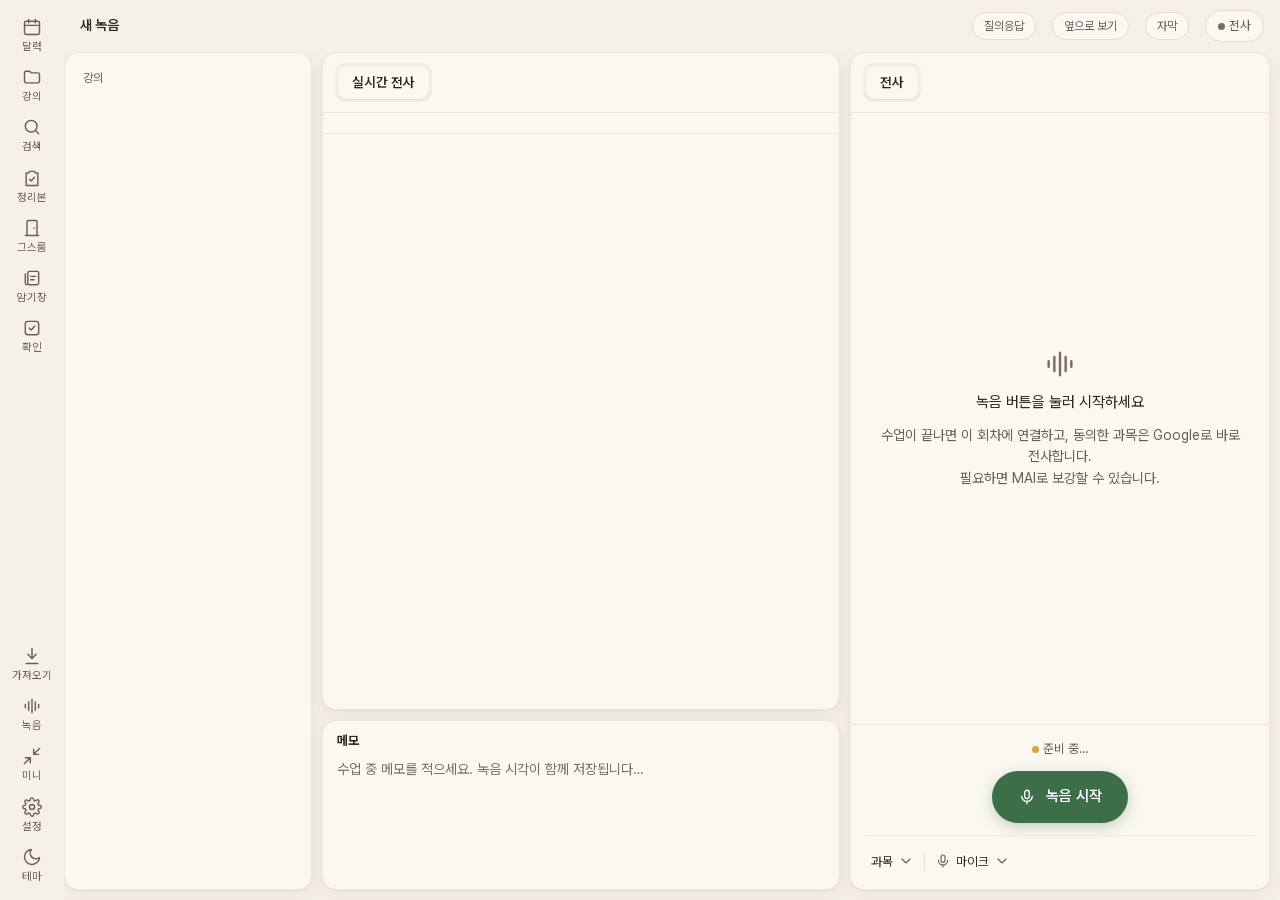
==== src/lecturehub/ui/web/index.html @ 905cdc11 "Lecture Hub 1.0.0" ====
<!doctype html>
<html lang="ko">
<head>
<meta charset="utf-8">
<meta name="viewport" content="width=device-width, initial-scale=1">
<!-- Release review 2026-11-16: defence in depth. Text from lectures, eTL and file names is escaped before it is shown and
     notes run in a sandboxed frame with their own stricter policy; this stops an injected inline script even if an
     escape were missed. Scripts and styles come from the app's own files only, sound and page images from the local
     media server (or embedded as data:), and the page's scripts make no network requests (connect-src 'none').
     The note frame (srcdoc) inherits this policy on top of its own (NOTE_CSP in app.js), so media-src keeps the
     data: that the note policy allows. A policy cannot say where the window itself may go: leaving the app's page
     is refused in ui/app.py (guard_navigation). What the policy blocks in this page is written to the app log by
     app.js, including blocks from before app.js ran and from before the Python bridge was ready; blocks inside the
     note frame happen in the note's own document and are not reported. -->
<meta http-equiv="Content-Security-Policy" content="default-src 'none'; script-src 'self' file:; style-src 'self' file: 'unsafe-inline'; img-src 'self' file: data: blob: http://127.0.0.1:*; media-src 'self' file: data: blob: http://127.0.0.1:*; font-src 'self' file: data:; frame-src 'self' about: data: blob: http://127.0.0.1:*; connect-src 'none'; object-src 'none'; base-uri 'none'; form-action 'none'">
<title>Lecture Hub</title>
<link rel="stylesheet" href="app.css">
</head>
<body>
<svg style="display:none" xmlns="http://www.w3.org/2000/svg">
  <symbol id="i-side" viewBox="0 0 24 24"><rect x="3" y="4" width="18" height="16" rx="3"/><path d="M9 4v16"/></symbol>
  <symbol id="i-gear" viewBox="0 0 24 24"><circle cx="12" cy="12" r="3"/><path d="M19.4 15a1.7 1.7 0 0 0 .3 1.8l.1.1a2 2 0 1 1-2.8 2.8l-.1-.1a1.7 1.7 0 0 0-1.8-.3 1.7 1.7 0 0 0-1 1.5V21a2 2 0 1 1-4 0v-.1a1.7 1.7 0 0 0-1.1-1.5 1.7 1.7 0 0 0-1.8.3l-.1.1a2 2 0 1 1-2.8-2.8l.1-.1a1.7 1.7 0 0 0 .3-1.8 1.7 1.7 0 0 0-1.5-1H3a2 2 0 1 1 0-4h.1a1.7 1.7 0 0 0 1.5-1.1 1.7 1.7 0 0 0-.3-1.8l-.1-.1a2 2 0 1 1 2.8-2.8l.1.1a1.7 1.7 0 0 0 1.8.3h0a1.7 1.7 0 0 0 1-1.5V3a2 2 0 1 1 4 0v.1a1.7 1.7 0 0 0 1 1.5 1.7 1.7 0 0 0 1.8-.3l.1-.1a2 2 0 1 1 2.8 2.8l-.1.1a1.7 1.7 0 0 0-.3 1.8v0a1.7 1.7 0 0 0 1.5 1H21a2 2 0 1 1 0 4h-.1a1.7 1.7 0 0 0-1.5 1z"/></symbol>
  <symbol id="i-mini" viewBox="0 0 24 24"><path d="M4 14h6v6M20 10h-6V4M14 10l7-7M3 21l7-7"/></symbol>
  <symbol id="i-folder" viewBox="0 0 24 24"><path d="M3 7a2 2 0 0 1 2-2h4l2 2h8a2 2 0 0 1 2 2v8a2 2 0 0 1-2 2H5a2 2 0 0 1-2-2z"/></symbol>
  <symbol id="i-file" viewBox="0 0 24 24"><path d="M14 3H7a2 2 0 0 0-2 2v14a2 2 0 0 0 2 2h10a2 2 0 0 0 2-2V8z"/><path d="M14 3v5h5M9 13h6M9 17h6"/></symbol>
  <symbol id="i-search" viewBox="0 0 24 24"><circle cx="11" cy="11" r="7"/><path d="m20 20-3.5-3.5"/></symbol>
  <symbol id="i-mic" viewBox="0 0 24 24"><rect x="9" y="3" width="6" height="11" rx="3"/><path d="M5 11a7 7 0 0 0 14 0M12 18v3"/></symbol>
  <symbol id="i-down" viewBox="0 0 24 24"><path d="m6 9 6 6 6-6"/></symbol>
  <symbol id="i-pause" viewBox="0 0 24 24"><path d="M9 5v14M15 5v14"/></symbol>
  <symbol id="i-trash" viewBox="0 0 24 24"><path d="M4 7h16M10 11v6M14 11v6M6 7l1 13h10l1-13M9 7V4h6v3"/></symbol>
  <symbol id="i-star" viewBox="0 0 24 24"><path d="m12 3 2.8 5.7 6.2.9-4.5 4.4 1 6.2L12 17.3 6.5 20.2l1-6.2L3 9.6l6.2-.9z"/></symbol>
  <symbol id="i-share" viewBox="0 0 24 24"><path d="M12 15V3M7 8l5-5 5 5M5 13v6a2 2 0 0 0 2 2h10a2 2 0 0 0 2-2v-6"/></symbol>
  <symbol id="i-copy" viewBox="0 0 24 24"><rect x="9" y="9" width="11" height="11" rx="2"/><path d="M5 15V5a2 2 0 0 1 2-2h10"/></symbol>
  <symbol id="i-left" viewBox="0 0 24 24"><path d="m15 18-6-6 6-6"/></symbol>
  <symbol id="i-right" viewBox="0 0 24 24"><path d="m9 18 6-6-6-6"/></symbol>
  <symbol id="i-plus" viewBox="0 0 24 24"><path d="M12 5v14M5 12h14"/></symbol>
  <symbol id="i-import" viewBox="0 0 24 24"><path d="M12 3v12M7 10l5 5 5-5M5 21h14"/></symbol>
  <symbol id="i-cal" viewBox="0 0 24 24"><rect x="3" y="5" width="18" height="16" rx="2"/><path d="M16 3v4M8 3v4M3 10h18"/></symbol>
  <symbol id="i-wave" viewBox="0 0 24 24"><path d="M4 10v4M8 7v10M12 4v16M16 7v10M20 10v4"/></symbol>
  <symbol id="i-speaker" viewBox="0 0 24 24"><path d="M11 5 6 9H3v6h3l5 4zM16 9a4 4 0 0 1 0 6M19 6a8 8 0 0 1 0 12"/></symbol>
  <symbol id="i-sliders" viewBox="0 0 24 24"><path d="M4 7h10M18 7h2M4 17h4M12 17h8"/><circle cx="16" cy="7" r="2"/><circle cx="10" cy="17" r="2"/></symbol>
  <symbol id="i-play" viewBox="0 0 24 24"><path d="m7 4 13 8-13 8z"/></symbol>
  <symbol id="i-moon" viewBox="0 0 24 24"><path d="M21 12.8A9 9 0 1 1 11.2 3a7 7 0 0 0 9.8 9.8z"/></symbol>
  <symbol id="i-check" viewBox="0 0 24 24"><rect x="4" y="4" width="16" height="16" rx="3"/><path d="m8.5 12 2.5 2.5 4.5-5"/></symbol>
  <symbol id="i-exam" viewBox="0 0 24 24"><path d="M9 4h6l1 2h3v15H5V6h3z"/><path d="m9 13.5 2 2 4-4.5"/></symbol>
  <symbol id="i-door" viewBox="0 0 24 24"><path d="M4 21h16M6 21V4.5A1.5 1.5 0 0 1 7.5 3h9A1.5 1.5 0 0 1 18 4.5V21"/><path d="M14.5 12v.5"/></symbol>
  <symbol id="i-cards" viewBox="0 0 24 24"><rect x="7" y="4" width="13" height="16" rx="2"/><path d="M4 7v11a2 2 0 0 0 2 2"/><path d="M10.5 10h6M10.5 14h4"/></symbol>
<symbol id="i-gear" viewBox="0 0 24 24" fill="none" stroke="currentColor" stroke-width="1.8" stroke-linecap="round" stroke-linejoin="round"><circle cx="12" cy="12" r="3"/><path d="M19.4 15a1.7 1.7 0 0 0 .3 1.9l.1.1a2 2 0 1 1-2.8 2.8l-.1-.1a1.7 1.7 0 0 0-1.9-.3 1.7 1.7 0 0 0-1 1.5V21a2 2 0 1 1-4 0v-.1a1.7 1.7 0 0 0-1.1-1.5 1.7 1.7 0 0 0-1.9.3l-.1.1a2 2 0 1 1-2.8-2.8l.1-.1a1.7 1.7 0 0 0 .3-1.9 1.7 1.7 0 0 0-1.5-1H3a2 2 0 1 1 0-4h.1a1.7 1.7 0 0 0 1.5-1.1 1.7 1.7 0 0 0-.3-1.9l-.1-.1a2 2 0 1 1 2.8-2.8l.1.1a1.7 1.7 0 0 0 1.9.3H9a1.7 1.7 0 0 0 1-1.5V3a2 2 0 1 1 4 0v.1a1.7 1.7 0 0 0 1 1.5 1.7 1.7 0 0 0 1.9-.3l.1-.1a2 2 0 1 1 2.8 2.8l-.1.1a1.7 1.7 0 0 0-.3 1.9V9a1.7 1.7 0 0 0 1.5 1H21a2 2 0 1 1 0 4h-.1a1.7 1.7 0 0 0-1.5 1z"/></symbol>
</svg>

<div class="app">
  <!-- left rail (user pick 2026-09-29: "B안"): destinations always visible, labelled -->
  <nav class="rail" id="rail">
    <button class="rb" id="homeBtn" title="오늘 — 이번 달 달력과 할 일(날짜를 누르면 일정 추가)"><svg><use href="#i-cal"/></svg><span>달력</span></button>
    <button class="rb" id="sideBtn" title="강의 목록 열기/닫기"><svg><use href="#i-folder"/></svg><span>강의</span></button>
    <button class="rb" id="searchBtn" title="전사·자료·노트 검색 (Ctrl K)"><svg><use href="#i-search"/></svg><span>검색</span></button>
    <button class="rb" id="examBtn" title="정리본 모음 — 과목별로 회차마다 만든 정리본을 모아 봅니다(시험 대비도 이 안에서)"><svg><use href="#i-exam"/></svg><span>정리본</span></button>
    <button class="rb" id="roomBtn" title="그스룸 예약 — 관정관 그룹스터디룸"><svg><use href="#i-door"/></svg><span>그스룸</span></button>
    <button class="rb" id="memBtn" title="암기장 — 휴대폰과 진도가 이어지는 claude.ai 암기장을 창으로 엽니다"><svg><use href="#i-cards"/></svg><span>암기장</span></button>
    <button class="rb" id="inboxBtn" title="확인함 — 앱이 확신하지 못한 것"><svg><use href="#i-check"/></svg><span>확인</span><i class="badge num" id="inboxBadge" hidden></i></button>
    <span class="grow"></span>
    <button class="rb" id="importBtn" title="녹음 가져오기 — 휴대폰 등 앱 밖에서 녹음한 파일(창에 끌어다 놓아도 됩니다)"><svg><use href="#i-import"/></svg><span>가져오기</span></button>
    <button class="rb" id="sessionsBtn" title="녹음 정리 — 세션 폴더·버리기·되살리기"><svg><use href="#i-wave"/></svg><span>녹음</span></button>
    <button class="rb" id="miniBtn" title="미니 녹음 창으로"><svg><use href="#i-mini"/></svg><span>미니</span></button>
    <button class="rb" id="settingsBtn" title="설정 — 계정 연결(키·토큰)과 프로그램 확인"><svg><use href="#i-gear"/></svg><span>설정</span></button>
    <button class="rb" id="themeBtn" title="밝게/어둡게"><svg><use href="#i-moon"/></svg><span>테마</span></button>
  </nav>
  <!-- top bar -->
  <header class="top">
    <div class="title" id="title">새 녹음 <small class="num" id="subtitle"></small></div>
    <span class="lstate" id="lstate" hidden></span><button class="lnext" id="lnext" hidden></button><button class="ibtn lec-trash" id="lecDiscard" hidden title="이 회차 버리기 — 녹음을 휴지통으로(되살릴 수 있음)"><svg><use href="#i-trash"/></svg></button>
    <div class="right">
      <button class="exam-chip" id="examChip" hidden></button>
      <button class="cap-chip" id="qaBtn" title="발표 질의응답 도우미 — 자료와 실시간 자막으로 Claude가 답할 거리를 줌">질의응답</button>
      <button class="cap-chip" id="sideViewBtn" title="옆으로 보기 — 창을 화면 오른쪽 1/3로 줄여 실시간 전사와 전사만 봅니다. 왼쪽에는 PDF·크롬을 띄우세요">옆으로 보기</button>
      <button class="cap-chip" id="capBtn" title="실시간 자막 — 말하는 것을 바로 글로(Google)">자막</button>
      <div class="status-chip" title="녹음을 글로 바꾸는 서비스의 남은 양 — 누르면 자세히" id="engines" role="button" tabindex="0"><span><i class="dot"></i>전사</span></div>
    </div>
  </header>

  <main class="body" id="body">
    <!-- sidebar -->
    <aside class="pane side">
      <div class="side-head">강의</div>
      <div class="side-scroll">
        <div id="courseList"></div>
      </div>
    </aside>

    <!-- center -->
    <section class="center">
      <div class="pane home" id="home">
        <div class="phead"><b id="homeTitle"></b><span class="grow"></span><button class="ibtn" id="homePrev" title="이전 달" aria-label="이전 달"><svg><use href="#i-left"/></svg></button><button class="ibtn" id="homeNext" title="다음 달" aria-label="다음 달"><svg><use href="#i-right"/></svg></button><button class="ghost" id="homeAdd">+ 일정</button></div>
        <div class="cal-grid home-grid" id="homeGrid"></div>
      </div>
      <div class="pane">
        <div class="phead">
          <div class="seg" data-group="c">
            <button class="on" data-t="c-live" id="liveTab">실시간 전사</button><button data-t="c-html" id="htmlTab" hidden>정리본</button><button data-t="c-files" id="filesTab" hidden>자료·녹음</button>
          </div>
          <div class="tools html-tools" id="htmlTools" hidden><select id="htmlSel"></select><span class="size-seg" id="htmlSize"><button data-size="full" title="창 전체(Esc로 축소)">전체화면</button><button data-size="wide" title="사이드바와 전사를 접고 넓게">넓게</button><button data-size="pane" title="가운데 칸에서 보기">보통</button></span><button class="pick-more" id="htmlOpen" title="평소 쓰는 브라우저로 엽니다">새 창</button><button class="pick-more" id="noteRemake" title="전사로 정리본을 새로 만듭니다(직접 고친 정리본 파일은 덮어쓰지 않습니다)">다시 만들기</button></div>
        </div>
        <div class="tab on" id="c-live">
          <div class="live-head" id="liveHead"></div>
          <div class="live-body body-scroll" id="liveBody"></div>
        </div>
        <div class="tab" id="c-html"><div class="html-float" id="htmlFloat"><span id="htmlFloatName"></span><span class="size-seg"><button data-size="wide">넓게</button><button data-size="pane">보통</button></span><button class="float-trash" id="htmlDiscard" title="이 회차 버리기 — 녹음을 휴지통으로(되살릴 수 있음)">버리기</button><button data-size="pane" title="축소 (Esc)">✕</button></div><iframe id="htmlFrame" title="정리본" sandbox="allow-same-origin"></iframe>
          <div class="empty note-empty" id="noteEmpty" hidden></div>
        </div>
        <div class="tab" id="c-files">
          <div class="notes" id="filesList" style="display:none"></div>
          <div class="empty" id="filesEmpty">
            <svg style="width:34px;height:34px;color:var(--faint)"><use href="#i-folder"/></svg>
            <div class="big">연결된 자료가 없습니다</div>
            <div>이 회차에 연결된 자료와 녹음이 여기에 나옵니다.<br>자료는 평소 쓰는 프로그램으로 엽니다.</div>
          </div>
        </div>
      </div>
      <div class="pane memo">
        <div class="phead"><b style="font-size:13px">메모</b><span class="saved" id="memoSaved"></span></div>
        <textarea id="memo" placeholder="수업 중 메모를 적으세요. 녹음 시각이 함께 저장됩니다…"></textarea>
      </div>
    </section>

    <!-- right -->
    <section class="pane right">
      <div class="phead">
        <div class="seg" data-group="r">
          <button class="on" data-t="r-tr" id="rTitle">전사</button>
        </div>
      </div>
      <div class="todo body-scroll" id="todo"></div>

      <div class="tab on" id="r-tr">
        <div class="empty" id="trEmpty">
          <svg style="width:34px;height:34px;color:var(--faint)"><use href="#i-wave"/></svg>
          <div class="big">녹음 버튼을 눌러 시작하세요</div>
          <div>수업이 끝나면 이 회차에 연결하고, 동의한 과목은 Google로 바로 전사합니다.<span id="maiHint"><br>필요하면 MAI로 보강할 수 있습니다.</span></div>
        </div>
        <div class="body-scroll" id="trList" style="display:none"></div>
        <div class="lv-head" id="lvHead" style="display:none"></div>
        <div class="lv-engines" id="lvEngines" style="display:none"></div>
        <div class="player" id="player" style="display:none">
          <button class="ibtn" id="playBtn" title="재생/정지"><svg><use href="#i-play"/></svg></button>
          <span class="num" id="playTime">00:00</span>
          <input type="range" id="playSeek" min="0" max="1000" value="0" aria-label="재생 위치">
          <span class="num faint" id="playDur"></span>
          <audio id="audio" preload="metadata"></audio>
        </div>
        <div class="body-scroll" id="lvList" style="display:none"></div>
      </div>

      <!-- record dock -->
      <div class="dock">
        <div class="over-card" id="overCard" hidden><div><b id="overTitle">수업이 끝난 것 같아요</b><small id="overWhy"></small><small class="auto" id="overAuto"></small></div><div class="acts"><button class="primary" data-over="stop" id="overMain">지금 멈추고 저장</button><button class="ghost" id="overMore">계속 ▾</button></div></div>
        <div class="over-card next-card" id="nextCard" hidden><div><b id="nextTitle"></b><small>지금 녹음을 저장하고, 같은 소리로 다음 수업 녹음을 바로 시작합니다</small></div><div class="acts"><button class="primary" data-next="switch">다음 수업으로 바꾸기</button><button class="ghost" data-next="keep">이 녹음 계속</button></div></div>
        <div class="health" id="health"><span><i class="dot wait"></i>준비 중…</span></div>
        <div class="recrow">
        <button class="recbtn" id="recBtn">
          <svg><use href="#i-mic"/></svg><span class="label">녹음 시작</span>
          <span class="wave" id="wave"></span><span class="timer num" id="timer">00:00:00</span>
        </button>
        <button class="rec2" id="rec2Btn" hidden></button>
        </div>
        <div class="toolbar">
          <button class="tb" id="courseBtn"><span class="v" id="courseName">과목</span> <svg><use href="#i-down"/></svg></button><span class="sep"></span>
          <button class="tb" id="srcBtn"><svg><use id="srcIcon" href="#i-mic"/></svg><span class="v" id="srcName">마이크</span> <svg><use href="#i-down"/></svg></button>
          <span class="grow"></span>
          <button class="tb rec-only" id="pauseBtn" title="녹음 일시정지 — 쉬는 시간 등. 멈춘 동안의 소리는 저장하지 않습니다"><svg><use href="#i-pause"/></svg><span id="pauseLabel"></span></button>
          <button class="tb rec-only" id="starBtn" title="지금 시각에 ★ 중요 표시"><svg><use href="#i-star"/></svg>중요</button>
          <button class="tb rec-only" id="discardBtn" title="지금 녹음을 버리기 — 휴지통으로(되살릴 수 있음)"><svg><use href="#i-trash"/></svg></button>
        </div>
      </div>
    </section>
  </main>
</div>
<button class="fixbtn" id="fixBtn" hidden>고치기</button>
<div class="notice-bar" id="noticeBar" hidden></div>
<div class="toast" id="toast" role="status" aria-live="polite"></div>
<!-- 옆으로 보기 (2026-11-14): the window on the right third of the screen, live transcript above, a transcript below -->
<div class="sideview" id="sideView" hidden>
  <header class="sv-top"><b>옆으로 보기</b><span class="grow"></span><button class="recmini" id="svRec"><i class="dot"></i><span id="svRecText">녹음 시작</span></button><button class="ghost" id="svBack" title="원래 창으로">원래대로</button></header>
  <section class="sv-sec sv-live"><div class="sv-h"><b>실시간 전사</b><small id="svLiveInfo"></small><span class="grow"></span><button class="ghost" id="svLiveBtn">켜기</button></div><div class="sv-body body-scroll" id="svLive"></div></section>
  <section class="sv-sec sv-tr"><div class="sv-h"><select id="svCourse" aria-label="과목"></select><select id="svLec" aria-label="회차"></select></div><div class="sv-body body-scroll" id="svTr"></div></section>
</div>
<script src="app.js"></script>
</body>
</html>
---- src/lecturehub/ui/web/app.css ----
/* Lecture Hub 앱 스타일.
   1부: 확정 시안(docs/lecture-hub/ui/mockup_main.html)의 CSS를 그대로 옮김 — 직접 고치지 말고 tools/extract_mockup_css.py로 다시 만든다.
   2부: 앱에서 추가한 요소(메뉴·대화상자·빈 화면). 시안의 색 토큰만 쓴다. */
@font-face{font-family:"Pretendard";src:url("fonts/PretendardVariable.woff2") format("woff2");font-weight:45 920;font-style:normal;font-display:block}

/* ===== 1부: 시안 ===== */
:root{
  --bg:#f5f0e8; --panel:#fbf7f1; --panel-2:#f3ece2; --line:#e6ddd0; --line-2:#efe7dc;
  --ink:#2a2622; --sub:#675f55; --faint:#776e63;  /* AA on panels (was 3.6:1 and 2.2:1) */
  --accent:#3c6e47; --accent-2:#2f5a39; --accent-soft:#e3ece2;
  --rec:#a8392f; --rec-soft:#f6e1dc; --warn:#8a5217; --warn-soft:#f6e8d6;  /* text AA on soft/chip backgrounds */
  --chip:#ece4d8; --sel:#e9dfd1; --shadow:0 1px 2px rgba(60,40,20,.05),0 6px 20px rgba(60,40,20,.06);
  --r:14px;
}
@media (prefers-color-scheme: dark){
  :root:not([data-theme="light"]){
    --bg:#1b1916; --panel:#221f1b; --panel-2:#2a2621; --line:#38332c; --line-2:#2f2b25;
    --ink:#ece6dd; --sub:#a39a8e; --faint:#8f867a;
    --accent:#7fb78b; --accent-2:#9ccaa6; --accent-soft:#26352a;
    --rec:#e27a6f; --rec-soft:#3a2522; --warn:#d9a06c; --warn-soft:#3a2d1f;
    --chip:#302b25; --sel:#34302a; --shadow:0 1px 2px rgba(0,0,0,.3),0 6px 20px rgba(0,0,0,.25);
  }
}
:root[data-theme="dark"]{
  --bg:#1b1916; --panel:#221f1b; --panel-2:#2a2621; --line:#38332c; --line-2:#2f2b25;
  --ink:#ece6dd; --sub:#a39a8e; --faint:#8f867a;
  --accent:#7fb78b; --accent-2:#9ccaa6; --accent-soft:#26352a;
  --rec:#e27a6f; --rec-soft:#3a2522; --warn:#d9a06c; --warn-soft:#3a2d1f;
  --chip:#302b25; --sel:#34302a; --shadow:0 1px 2px rgba(0,0,0,.3),0 6px 20px rgba(0,0,0,.25);
}
*{box-sizing:border-box}
html,body{height:100%;margin:0}
body{background:var(--bg);color:var(--ink);font:14px/1.55 "Pretendard","Apple SD Gothic Neo","Malgun Gothic",system-ui,sans-serif;-webkit-font-smoothing:antialiased;word-break:keep-all}
button{font:inherit;color:inherit;background:none;border:0;cursor:pointer}
svg{width:18px;height:18px;stroke:currentColor;fill:none;stroke-width:1.7;stroke-linecap:round;stroke-linejoin:round;flex:none}
.num{font-variant-numeric:tabular-nums}

/* app shell */
.app{height:100vh;display:grid;grid-template-rows:52px 1fr;grid-template-columns:64px minmax(0,1fr);min-width:1100px}
.top{grid-column:2;display:flex;align-items:center;gap:6px;padding:0 16px 0 6px}
.ibtn{width:34px;height:34px;border-radius:10px;display:grid;place-items:center;color:var(--sub)}
.ibtn:hover{background:var(--chip);color:var(--ink)}
.top .title{margin-left:10px;font-weight:600}
.top .title small{color:var(--sub);font-weight:400;margin-left:8px}
.top .right{margin-left:auto;display:flex;align-items:center;gap:8px}
.status-chip{display:flex;align-items:center;gap:10px;background:var(--panel);border:1px solid var(--line);border-radius:999px;padding:5px 12px;font-size:12.5px;color:var(--sub)}
.dot{width:7px;height:7px;border-radius:50%;background:var(--faint);display:inline-block;margin-right:4px}
.dot.ok{background:var(--accent)} .dot.wait{background:#d9a441} .dot.rec{background:var(--rec)}

.body{grid-column:2;display:grid;grid-template-columns:248px minmax(0,1fr) 420px;gap:10px;padding:0 10px 10px 0}
.pane{background:var(--panel);border:1px solid var(--line-2);border-radius:var(--r);box-shadow:var(--shadow);min-height:0;display:flex;flex-direction:column;overflow:hidden}

/* sidebar */
.side{padding:12px 10px}
.search{display:flex;align-items:center;gap:8px;background:var(--panel-2);border-radius:10px;padding:8px 10px;color:var(--faint);font-size:13px}
.search kbd{margin-left:auto;font:11px ui-monospace,monospace;color:var(--faint);border:1px solid var(--line);border-radius:5px;padding:0 5px}
.slabel{font-size:12px;color:var(--faint);margin:16px 8px 6px}
.item{display:flex;align-items:center;gap:10px;padding:7px 10px;border-radius:10px;color:var(--ink);cursor:pointer;font-size:13.5px}
.item:hover{background:var(--panel-2)}
.item.sel{background:var(--sel);font-weight:600}
.item svg{color:var(--sub)}
.item .count{margin-left:auto;font-size:11.5px;color:var(--sub);background:var(--chip);border-radius:999px;padding:0 7px}
.item .meta{margin-left:auto;font-size:11.5px;color:var(--faint)}
.item .live{margin-left:auto;display:flex;align-items:center;font-size:11px;color:var(--rec)}
.side-scroll{overflow:auto;flex:1;min-height:0;margin:0 -4px;padding:0 4px}
.side-foot{display:flex;gap:6px;padding-top:10px;border-top:1px solid var(--line-2)}
.side-foot button{flex:1;white-space:nowrap;display:flex;align-items:center;justify-content:center;gap:6px;padding:8px;border-radius:10px;background:var(--panel-2);font-size:12.5px;color:var(--sub)}
.side-foot button:hover{color:var(--ink)}

/* segmented tabs */
.phead{display:flex;align-items:center;gap:8px;padding:10px 12px;border-bottom:1px solid var(--line-2)}
.seg{display:inline-flex;background:var(--panel-2);border-radius:11px;padding:3px}
.seg button{padding:6px 14px;border-radius:9px;font-size:13.5px;color:var(--sub)}
.seg button.on{background:var(--panel);color:var(--ink);font-weight:600;box-shadow:0 1px 2px rgba(0,0,0,.06)}
.phead .tools{margin-left:auto;display:flex;gap:2px}
.tab{display:none;flex:1;min-height:0}
.tab.on{display:flex;flex-direction:column}

/* center: slide viewer + memo */
.center{display:grid;grid-template-rows:minmax(0,1fr) 170px;gap:10px;min-height:0}
.viewer{flex:1;display:flex;flex-direction:column;align-items:center;justify-content:center;padding:18px;gap:12px;background:var(--panel-2);margin:12px;border-radius:12px;min-height:0}
.slide{width:min(92%,780px);aspect-ratio:16/9;background:#fff;border-radius:8px;box-shadow:0 1px 3px rgba(0,0,0,.08);padding:34px 40px;color:#2b2b2b;display:flex;flex-direction:column;gap:14px}
:root[data-theme="dark"] .slide{background:#f4f1ec}
.slide h3{margin:0;font-size:22px}
.slide .bar{height:10px;border-radius:4px;background:#e7e2da}
.slide .bar.s{width:62%} .slide .bar.m{width:78%} .slide .fig{flex:1;border:1.5px dashed #d9d3ca;border-radius:6px;display:grid;place-items:center;color:#a39a8e;font-size:13px}
.vnav{display:flex;align-items:center;gap:10px;color:var(--sub);font-size:13px}
.vnav .ibtn{width:30px;height:30px}
.sync{display:inline-flex;align-items:center;gap:6px;font-size:12px;color:var(--accent);background:var(--accent-soft);border-radius:999px;padding:3px 10px}
.memo{padding:0}
.memo .phead{border:0;padding:10px 14px 0}
.memo textarea{flex:1;border:0;background:transparent;resize:none;padding:8px 14px;font:inherit;color:var(--ink);outline:none}
.memo textarea::placeholder{color:var(--faint)}
.memo .saved{font-size:11.5px;color:var(--faint);margin-left:auto}
.notes{padding:18px 22px;overflow:auto}
.notes h4{margin:0 0 6px;font-size:15px}
.notes p{margin:0 0 12px;color:var(--ink)}
.ext{border-left:3px solid var(--accent);background:var(--accent-soft);border-radius:0 8px 8px 0;padding:8px 12px;font-size:13px;margin:8px 0 14px}
.ext b{display:block;font-size:11.5px;color:var(--accent);margin-bottom:2px}

/* right: transcript etc */
.right .body-scroll{flex:1;overflow:auto;padding:6px 14px 14px;min-height:0}
.empty{flex:1;display:flex;flex-direction:column;align-items:center;justify-content:center;gap:10px;color:var(--sub);text-align:center;padding:24px}
.empty .big{font-size:15px;color:var(--ink)}
.ghost{display:inline-flex;align-items:center;gap:8px;border:1px solid var(--line);border-radius:999px;padding:7px 14px;background:var(--panel);color:var(--ink);font-size:13px}
.seg-row{padding:10px 4px;border-bottom:1px solid var(--line-2);display:grid;grid-template-columns:54px 1fr;gap:10px}
.seg-row .t{font-size:12px;color:var(--accent);font-weight:600;padding-top:1px;cursor:pointer}
.seg-row .x{font-size:14px}
.seg-row .badges{margin-top:4px;display:flex;gap:6px;flex-wrap:wrap}
.b{font-size:11px;border-radius:999px;padding:1px 8px;background:var(--chip);color:var(--sub)}
.b.ok{background:var(--accent-soft);color:var(--accent)}
.b.cue{background:var(--warn-soft);color:var(--warn);font-weight:600}
.unc{text-decoration:underline dotted var(--warn);text-underline-offset:3px;cursor:help}
.seg-row.star{background:linear-gradient(90deg,var(--warn-soft),transparent 60%);border-radius:8px}
.live-row{opacity:.55}
.card{border:1px solid var(--line);border-radius:12px;padding:12px 14px;margin:10px 0;background:var(--panel)}
.card .h{display:flex;align-items:center;gap:8px;font-size:12px;color:var(--sub)}
.card .q{font-size:14px;margin:6px 0 8px}
.card .src{display:flex;gap:6px}
.prob{margin-top:8px;font-size:12.5px;color:var(--sub)}
.prob b{color:var(--ink)}
.meter{height:6px;border-radius:999px;background:var(--chip);overflow:hidden;margin-top:6px}
.meter i{display:block;height:100%;background:var(--accent);border-radius:999px}
.opt{display:flex;align-items:center;gap:10px;border:1px solid var(--line);border-radius:10px;padding:8px 12px;margin:6px 0;font-size:13.5px;cursor:pointer}
.opt:hover{background:var(--panel-2)}
.opt .k{width:22px;height:22px;border-radius:50%;border:1px solid var(--line);display:grid;place-items:center;font-size:12px;color:var(--sub)}

/* record dock */
.dock{border-top:1px solid var(--line-2);padding:14px 14px 12px;display:flex;flex-direction:column;align-items:center;gap:12px;background:linear-gradient(transparent,var(--panel) 30%)}
.recbtn{display:flex;align-items:center;gap:10px;height:52px;padding:0 26px;border-radius:999px;background:var(--accent);color:#fff;font-weight:600;font-size:15px;box-shadow:0 4px 14px rgba(60,110,71,.28);transition:all .2s}
.recbtn:hover{background:var(--accent-2)}
.recbtn svg{stroke:#fff}
.recbtn.on{background:var(--rec);box-shadow:0 4px 14px rgba(194,69,59,.28);padding:0 18px 0 22px;gap:14px}
.wave{display:none;align-items:center;gap:3px;height:22px}
.recbtn.on .wave{display:flex}
/* full-height bar scaled on the compositor: animating height re-laid out the dock ~36 times a second (review #4) */
.wave i{width:3px;border-radius:2px;background:rgba(255,255,255,.9);height:22px;transform:scaleY(.273);transition:transform .12s}
.recbtn .timer{display:none;font-size:16px}
.recbtn.on .timer{display:inline}
.recbtn.on .label{display:none}
.health{font-size:12.5px;color:var(--sub);display:flex;gap:14px;align-items:center;min-height:18px}
.toolbar{display:flex;align-items:center;gap:4px;width:100%;justify-content:space-between;border-top:1px solid var(--line-2);padding-top:10px}
.tb{display:flex;align-items:center;gap:5px;padding:6px 6px;white-space:nowrap;border-radius:9px;font-size:12.5px;color:var(--ink)}
.tb:hover{background:var(--panel-2)}
.tb svg{width:16px;height:16px;color:var(--sub)}
.tb.dis{opacity:.4;pointer-events:none}
.sep{width:1px;height:18px;background:var(--line)}
.toggle{width:30px;height:18px;border-radius:999px;background:var(--chip);position:relative;display:inline-block;transition:.2s}
.toggle::after{content:"";position:absolute;top:2px;left:2px;width:14px;height:14px;border-radius:50%;background:#fff;box-shadow:0 1px 2px rgba(0,0,0,.2);transition:.2s}
.toggle.on{background:var(--accent)} .toggle.on::after{left:14px}
.toast{position:fixed;left:50%;bottom:22px;transform:translateX(-50%) translateY(20px);opacity:0;background:var(--ink);color:var(--bg);padding:8px 14px;border-radius:10px;font-size:13px;transition:.25s;pointer-events:none}
.toast.show{opacity:1;transform:translateX(-50%)}
.note-mock{position:fixed;left:50%;transform:translateX(-50%);top:17px;font-size:11px;color:var(--faint)}

/* ===== 2부: 앱 추가 ===== */
html{user-select:none}
textarea,input{user-select:text}
.dot.warn{background:var(--warn)}
.health .warn{color:var(--warn)}
.health .err{color:var(--rec)}
.health .link{color:var(--accent);cursor:pointer}
.health .link:hover{text-decoration:underline}
.health .faint{color:var(--faint)}
.health.clickable{cursor:pointer}
.recbtn.busy{opacity:.75;cursor:progress}
.tb.off{opacity:.4;pointer-events:none}
.tb .v{max-width:120px;overflow:hidden;text-overflow:ellipsis}
.body.noside{grid-template-columns:minmax(0,1fr) 420px}
.body.noside .side{display:none}
.item.dim{color:var(--sub)}
.right .body-scroll .hint{margin:12px 4px 0;font-size:11.5px;color:var(--faint)}

/* dropdown menu (course / microphone) */
.menu{position:fixed;z-index:20;min-width:220px;max-width:360px;max-height:320px;overflow:auto;background:var(--panel);border:1px solid var(--line);border-radius:12px;box-shadow:var(--shadow);padding:6px}
.menu .mi{display:flex;align-items:center;gap:8px;padding:7px 10px;border-radius:9px;font-size:13px;cursor:pointer}
.menu .mi:hover{background:var(--panel-2)}
.menu .mi.sel{background:var(--sel);font-weight:600}
.menu .mi small{margin-left:auto;color:var(--faint);font-size:11.5px;white-space:nowrap}
.menu .ml{font-size:11.5px;color:var(--faint);padding:6px 10px 2px}

/* dialog */
.scrim{position:fixed;inset:0;z-index:30;background:rgba(30,24,18,.28);display:grid;place-items:center}
.dialog{width:min(420px,calc(100vw - 32px));background:var(--panel);border:1px solid var(--line);border-radius:16px;box-shadow:var(--shadow);padding:20px 20px 16px}
.dialog h4{margin:0 0 8px;font-size:15px}
.dialog p{margin:0 0 6px;color:var(--sub);font-size:13.5px;white-space:pre-line}
.dialog .acts{display:flex;justify-content:flex-end;gap:8px;margin-top:16px}
.dialog .acts button{border-radius:999px;padding:8px 16px;font-size:13.5px;border:1px solid var(--line);background:var(--panel)}
.dialog .acts .primary{background:var(--accent);border-color:var(--accent);color:#fff;font-weight:600}
.dialog .acts .danger{background:var(--rec);border-color:var(--rec);color:#fff;font-weight:600}

/* S1 lecture view */
.lstate{display:inline-flex;align-items:center;gap:6px;font-size:12px;border-radius:999px;padding:3px 10px;background:var(--chip);color:var(--sub);margin-left:4px}
.lstate.ok{background:var(--accent-soft);color:var(--accent)}
.lstate.wait{background:var(--warn-soft);color:var(--warn)}
.lnext{font-size:12.5px;border:1px solid var(--line);border-radius:999px;padding:4px 12px;background:var(--panel);color:var(--ink)}
.lnext:hover{background:var(--panel-2)}
.item .n{margin-left:auto;font-size:11.5px;color:var(--faint)}
.item.filtered{background:var(--panel-2)}
.lv-head{display:flex;align-items:center;gap:8px;flex-wrap:wrap;padding:10px 16px 6px;font-size:12.5px;color:var(--sub)}
.lv-head .b{cursor:pointer}
.lv-head .b.use{background:var(--accent-soft);color:var(--accent);font-weight:600}
.lv-head .switch{margin-left:auto;color:var(--accent);cursor:pointer;font-size:12.5px}
.player{display:flex;align-items:center;gap:10px;margin:0 14px 4px;padding:6px 10px;border:1px solid var(--line);border-radius:12px;background:var(--panel-2);font-size:12.5px}
.player .ibtn{width:28px;height:28px}
.player input[type=range]{flex:1;accent-color:var(--accent)}
.player.none{justify-content:center;color:var(--faint)}
.seg-row.playing{background:var(--accent-soft);border-radius:8px}
.seg-row.hit .x mark{background:var(--warn-soft);color:inherit;border-radius:3px}
.seg-row .who{font-size:11px;color:var(--faint);margin-right:6px}
.notes .item .meta{max-width:45%;text-align:right}
/* search overlay (Ctrl+K) */
.search-panel{width:min(640px,calc(100vw - 32px));max-height:70vh;display:flex;flex-direction:column;background:var(--panel);border:1px solid var(--line);border-radius:16px;box-shadow:var(--shadow);overflow:hidden}
.search-panel input{border:0;border-bottom:1px solid var(--line-2);padding:14px 16px;font:inherit;font-size:15px;background:transparent;color:var(--ink);outline:none}
.search-panel .results{overflow:auto;padding:6px}
.search-panel .r{padding:8px 10px;border-radius:10px;cursor:pointer}
.search-panel .r:hover,.search-panel .r.on{background:var(--panel-2)}
.search-panel .r .h{font-size:12px;color:var(--sub);display:flex;gap:8px}
.search-panel .r .x{font-size:13.5px;margin-top:2px}
.search-panel .r .x .ctx{color:var(--faint)}
.search-panel .hint{padding:14px 16px;color:var(--faint);font-size:13px}
.scrim.top{place-items:start center;padding-top:12vh}
/* Long transcripts must scroll inside their pane: the mockup's `1fr` row lets .body grow with content. */
.body{min-height:0;overflow:hidden}
.right .tab.on{overflow:hidden}
.search-panel .r .x mark{background:var(--warn-soft);color:inherit;border-radius:3px;padding:0 1px}
.lstate[hidden],.lnext[hidden]{display:none}

/* S3: this class's material (D-056: preview here, read in the user's own PDF program) */
.viewer[hidden]{display:none}
.slide.page{padding:0;overflow:hidden;align-items:center;justify-content:center;aspect-ratio:auto;height:min(100%,56vh);width:auto;max-width:92%;background:#fff}
.slide.page img{display:block;max-width:100%;max-height:100%;object-fit:contain}
.slide.page img[src=""],.slide.page img[hidden],.slide.page .noprev[hidden]{display:none}
.slide.page .noprev{padding:40px 48px;color:#6d6559;font-size:13px;text-align:center;line-height:1.6}
.vnav .why{color:var(--faint)}
.vnav .num{max-width:420px;overflow:hidden;text-overflow:ellipsis;white-space:nowrap}
.sync.pick{cursor:default;max-width:360px;overflow:hidden;text-overflow:ellipsis;white-space:nowrap}
.sync.pick.user{color:var(--ink);background:var(--chip)}
.sync[hidden],.pick-more[hidden]{display:none}
.pick-more{font-size:12px;color:var(--sub);border-radius:999px;padding:3px 10px;margin-left:4px}
.pick-more:hover{background:var(--chip);color:var(--ink)}

/* masked mode (default; LECTUREHUB_UI_MASK=0 turns it off): transcript text and slide images hidden until "전사 보기" */
.mask-bar{display:none}
.masked .mask-bar{display:flex;align-items:center;gap:10px;justify-content:space-between;margin:4px 0 10px;padding:8px 12px;border-radius:10px;background:var(--panel-2);color:var(--sub);font-size:12.5px}
.masked .seg-row .x,.masked #qr .r .x{color:transparent;background:var(--chip);border-radius:5px;user-select:none}
.masked .seg-row .x *,.masked #qr .r .x *{color:transparent;background:transparent}
.masked #pickImg{filter:blur(22px)}

/* calendar (sidebar 달력 button, top-bar exam D-day chip) */
.exam-chip{font-size:12px;border-radius:999px;padding:4px 10px;background:var(--accent-soft);color:var(--accent);margin-right:8px;font-weight:600}
.exam-chip[hidden]{display:none}
.cal-panel{width:min(1080px,calc(100vw - 32px));height:min(720px,calc(100vh - 48px));display:flex;flex-direction:column;background:var(--panel);border:1px solid var(--line);border-radius:16px;box-shadow:var(--shadow);overflow:hidden}
.cal-head{display:flex;align-items:center;gap:8px;padding:10px 14px;border-bottom:1px solid var(--line-2)}
.cal-head b{font-size:16px;min-width:120px;text-align:center}
.cal-head .grow,.cal-form .grow{flex:1}
.cal-body{flex:1;display:grid;grid-template-columns:1fr 340px;min-height:0}
.cal-grid{display:grid;grid-template-columns:repeat(7,1fr);grid-template-rows:auto;grid-auto-rows:minmax(78px,1fr);gap:4px;padding:10px;overflow:auto}
.cal-grid .dow{font-size:12px;color:var(--faint);text-align:center;padding:2px 0}
.cal-grid .day{border:1px solid var(--line-2);border-radius:10px;padding:4px 6px;min-height:78px;display:flex;flex-direction:column;gap:2px;cursor:pointer;overflow:hidden}
.cal-grid .day:hover{background:var(--panel-2)}
.cal-grid .day.today{border-color:var(--accent)}
.cal-grid .day .n{font-size:12px;color:var(--sub)}
.cal-grid .ev,.cal-grid .ex{font-size:11.5px;border-radius:5px;padding:1px 5px;white-space:nowrap;overflow:hidden;text-overflow:ellipsis}
.cal-grid .ev{background:var(--chip);color:var(--ink)}
.cal-grid .ev.k-exam,.cal-grid .ev.k-quiz{background:#f3d9d3;color:#8a2f1d}
.cal-grid .ev.k-assignment{background:var(--accent-soft);color:var(--accent)}
.cal-grid .ev.etl{box-shadow:inset 2px 0 0 var(--accent)}
.cal-grid .ex{color:var(--faint);background:transparent;border:1px dashed var(--line)}
.cal-grid .more{font-size:11px;color:var(--faint)}
:root[data-theme="dark"] .cal-grid .ev.k-exam,:root[data-theme="dark"] .cal-grid .ev.k-quiz{background:#4a2a24;color:#f0c2b6}
.cal-side{border-left:1px solid var(--line-2);overflow:auto;padding:10px 12px;display:flex;flex-direction:column;gap:6px}
.cal-side .sl{font-size:12px;color:var(--faint);margin-top:6px}
.cal-side .up{display:flex;gap:10px;align-items:flex-start;padding:6px 8px;border-radius:10px;cursor:pointer;font-size:13px}
.cal-side .up:hover{background:var(--panel-2)}
.cal-side .up .dd{min-width:48px;font-weight:700;color:var(--accent);font-variant-numeric:tabular-nums}
.cal-side .up small,.cal-side .cand small{display:block;color:var(--faint);font-size:11.5px}
.cal-side .cand{border:1px solid var(--line-2);border-radius:10px;padding:8px;font-size:13px;display:flex;flex-direction:column;gap:6px}
.cal-side .cand .q{color:var(--sub);font-size:12.5px;line-height:1.5}
.cal-side .acts,.cal-form .acts,.cal-form .row{display:flex;gap:6px;flex-wrap:wrap;align-items:center}
.cal-side .hint{color:var(--faint);font-size:12.5px;padding:4px 8px}
.cal-side .src{font-size:11px;color:var(--faint);margin-top:auto;padding-top:8px}
.cal-side .etl{font-size:12px;color:var(--sub);margin-top:auto;padding-top:10px;line-height:1.6}
.cal-side .etl + .src{margin-top:0}
.cal-side .etl .warn{color:var(--warn)}
.cal-side .etl .link{color:var(--accent);cursor:pointer}
.cal-form{border:1px solid var(--line);border-radius:12px;padding:10px;display:flex;flex-direction:column;gap:6px}
.cal-form input,.cal-form select,.cal-form textarea{font:inherit;font-size:13px;border:1px solid var(--line);border-radius:8px;padding:6px 8px;background:var(--panel);color:var(--ink)}
.cal-form textarea{min-height:56px;resize:vertical}
.cal-form .row>*{flex:1;min-width:0}
.danger-t{color:#b3261e}

/* recording pause (user request 2026-09-29) */
.tb#pauseBtn{padding-left:6px;padding-right:6px}
.tb#pauseBtn.on{color:#fff;background:var(--accent)}
.recbtn.paused{filter:saturate(.55)}
.recbtn.paused .timer{color:#fff}

/* S4: evidence-linked note, corrections */
.nhead{display:flex;align-items:flex-start;justify-content:space-between;gap:12px;padding-bottom:12px;margin-bottom:10px;border-bottom:1px solid var(--line-2)}
.nsub{font-size:12px;color:var(--sub);font-weight:400;margin-top:2px}
.nhead .ghost[disabled]{opacity:.5;cursor:default}
.nbody .nb{margin:0 0 10px;line-height:1.65}
.nbody h4.nb{margin:18px 0 8px;font-size:15px}
.nbody .nb.item{padding-left:6px}
.cites{display:inline-flex;gap:4px;flex-wrap:wrap;vertical-align:1px;margin-left:4px}
.cite{font-size:11px;border-radius:999px;padding:1px 8px;background:var(--accent-soft);color:var(--accent-2);cursor:pointer;font-variant-numeric:tabular-nums}
.cite.m{background:var(--chip);color:var(--sub)}
.cite:hover{outline:1px solid var(--accent)}
.nb.ext{display:block;background:var(--panel-2);border-left:3px solid var(--faint);border-radius:8px;padding:8px 12px;color:var(--ink)}
.nb.ext.conflict{border-left-color:var(--warn)}
.ext-badge{display:block;font-size:11px;color:var(--sub);margin-bottom:3px}
.nwarn{color:var(--warn);cursor:help}
.ntools{margin-left:6px;font-size:12px;opacity:0;transition:opacity .15s}
.nb:hover .ntools{opacity:1}
.nbody .link,.nhead .link,.ntools .link{color:var(--accent);cursor:pointer}
.nlater{margin-top:14px;font-size:12px;color:var(--sub)}
.nfiles{margin-top:18px;padding-top:10px;border-top:1px solid var(--line-2)}
.nlabel{font-size:12px;color:var(--faint);margin:0 0 4px 10px}
.b.fix{background:var(--accent-soft);color:var(--accent-2)}
.fixbtn{position:fixed;z-index:30;transform:translateX(-50%);border:1px solid var(--accent);background:var(--accent);color:#fff;border-radius:999px;padding:4px 12px;font-size:12.5px;box-shadow:var(--shadow)}
.dialog .ask{width:100%;box-sizing:border-box;margin-top:8px;border:1px solid var(--line);border-radius:10px;padding:8px 10px;background:var(--panel-2);color:var(--ink);font:inherit;font-size:13.5px;resize:vertical}
/* S5: hold inbox */
.hold-panel{width:min(720px,calc(100vw - 32px));max-height:80vh;display:flex;flex-direction:column;background:var(--panel);border:1px solid var(--line);border-radius:16px;box-shadow:var(--shadow);overflow:hidden}
.hhead{display:flex;align-items:center;gap:10px;padding:14px 16px;border-bottom:1px solid var(--line-2)}
.hhead .ibtn{margin-left:auto}
.hlist{overflow:auto;padding:12px 16px 16px}
.hcard{border:1px solid var(--line);border-radius:12px;padding:12px 14px;margin-bottom:12px;background:var(--panel)}
.hq{font-weight:600;margin-bottom:6px}
.hev{display:flex;flex-wrap:wrap;gap:6px 14px;font-size:12.5px;color:var(--sub)}
.hev b{color:var(--ink);font-weight:600;margin-right:4px}
.hsub{font-size:12px;color:var(--sub);margin-top:6px}
.hpre{margin:8px 0 0;padding:8px 10px;background:var(--panel-2);border-radius:8px;font-size:12px;white-space:pre-wrap;max-height:120px;overflow:auto}
.hcard audio{margin-top:8px;width:100%;height:32px}
.hopts,.hform{display:flex;flex-wrap:wrap;gap:8px;margin-top:10px;align-items:center}
.hform select,.hform input{border:1px solid var(--line);border-radius:8px;padding:5px 8px;background:var(--panel-2);color:var(--ink);font:inherit;font-size:13px}
.ghost.primary{background:var(--accent);border-color:var(--accent);color:#fff}
.hfoot{margin-top:10px;font-size:12px;color:var(--faint)}
.hfoot .link,.hres .link{color:var(--accent);cursor:pointer}
.hres{margin-top:6px;font-size:13px}
.hres .err{color:var(--rec)}
.item.inbox .count{background:var(--warn-soft);color:var(--warn)}

/* masked mode also covers S5 previews and S4 note text (same rule as transcripts) */
.masked .hpre,.masked .nbody .nb{color:transparent;background:var(--chip);border-radius:5px;user-select:none}
.masked .nbody .nb *{color:transparent;background:transparent;outline:none}
.cal-side .primary,.cal-form .primary{background:var(--accent);border:1px solid var(--accent);color:#fff;border-radius:999px;padding:7px 14px;font-size:13px;font-weight:600}
/* D-057: recording range fix */
.range-card{border:1px solid var(--warn-soft);background:linear-gradient(0deg,var(--panel),var(--warn-soft));border-radius:12px;padding:10px 12px;margin:4px 0 10px;font-size:13.5px}
.range-card .acts{display:flex;flex-wrap:wrap;align-items:center;gap:8px;margin-top:8px;font-size:12.5px}
.range-card .link{color:var(--accent);cursor:pointer}

/* "수업이 끝난 것 같아요" card above the dock (never stops by itself) */
.over-card{display:flex;align-items:center;gap:10px;justify-content:space-between;margin:0 12px 8px;padding:10px 12px;border-radius:12px;background:var(--accent-soft);color:var(--ink);font-size:13px}
.over-card[hidden]{display:none}
.over-card small{color:var(--sub);font-size:12px}
.over-card .acts{display:flex;gap:6px;flex-shrink:0}
.over-card .primary{background:var(--accent);border:1px solid var(--accent);color:#fff;border-radius:999px;padding:6px 12px;font-size:12.5px;font-weight:600}
/* D-058: throw away recordings */
.item .drop{margin-left:10px;font-size:11.5px;color:var(--faint);opacity:0}
.item:hover .drop{opacity:1}
.item .drop:hover{color:var(--rec)}
.srow{display:grid;grid-template-columns:90px 60px 1fr auto;gap:10px;align-items:center;padding:8px 6px;border-bottom:1px solid var(--line-2);font-size:13px}
.srow .link{color:var(--accent);cursor:pointer}
.srow .sacts{display:flex;gap:14px;white-space:nowrap}
.srow.discarded{color:var(--faint)}

/* organized HTML note, opened large for finished lectures (user 2026-09-29) */
#c-html iframe{flex:1;width:100%;height:100%;border:0;background:#fff;border-radius:0 0 12px 12px}
#c-html.on{display:flex}
.center.has-html{grid-template-rows:minmax(0,1fr)}
.center.has-html .pane.memo{display:none}
.center.has-html .pick,.center.has-html #pickMore{display:none}
.phead .seg button{white-space:nowrap}
.html-tools{align-items:center;gap:6px}
.html-tools[hidden],#htmlTab[hidden]{display:none}
.html-tools select{font:inherit;font-size:12px;border:1px solid var(--line);border-radius:8px;padding:3px 6px;background:var(--panel);color:var(--ink);max-width:190px}
.html-tools .pick-more{white-space:nowrap}
body.wide .pane.side,body.wide .pane.right{display:none}
body.wide .body{grid-template-columns:1fr}

/* HTML note sizes: full window (default, Esc → 보통), 넓게 (no sidebar/transcript), 보통 (center pane) */
.size-seg{display:inline-flex;background:var(--chip);border-radius:999px;padding:2px;gap:2px}
.size-seg button{font-size:12px;padding:3px 9px;border-radius:999px;color:var(--sub);white-space:nowrap}
.size-seg button.on{background:var(--panel);color:var(--ink);box-shadow:0 1px 2px rgba(0,0,0,.08)}
.html-float{display:none}
body.html-full #c-html{position:fixed;inset:0;z-index:40;background:var(--bg);display:flex;flex-direction:column}
body.html-full #c-html iframe{border-radius:0}
body.html-full .html-float{display:flex;align-items:center;gap:8px;padding:6px 12px;background:var(--panel);border-bottom:1px solid var(--line-2);font-size:12.5px;color:var(--sub)}
body.html-full .html-float #htmlFloatName{flex:1;overflow:hidden;text-overflow:ellipsis;white-space:nowrap}
body.html-full .html-float > button{font-size:14px;padding:2px 8px;border-radius:8px;color:var(--sub)}
body.html-full .html-float > button:hover{background:var(--chip);color:var(--ink)}
/* assignment helper buttons in the calendar's upcoming list (user request 2026-09-29) */
.cal-side .hw-acts{display:flex;gap:6px;margin-top:5px}
.cal-side .mini{font-size:11.5px;padding:2px 9px;border-radius:999px;background:var(--chip);color:var(--ink);white-space:nowrap}
.cal-side .mini:hover{background:var(--line-2)}

/* 그스룸 예약 (P-019) — 달력 창 틀(.cal-panel/.cal-head/.cal-body/.cal-side)을 그대로 쓰고 안쪽만 추가 */
.room-sub{color:var(--faint);font-size:12px;margin-left:4px}
.room-job{padding:8px 16px;font-size:13px;border-bottom:1px solid var(--line-2);display:flex;gap:8px;align-items:center}
.room-job.run,.room-job.stop{background:var(--warn-soft);color:var(--warn)}
.room-job .grow{flex:1;min-width:0}
.room-chat{padding:8px 16px;border-bottom:1px solid var(--line-2);display:flex;flex-direction:column;gap:6px}
.room-chat-log{display:flex;flex-direction:column;gap:4px;max-height:150px;overflow:auto;font-size:13px}
.room-chat-log .rc{padding:5px 10px;border-radius:10px;max-width:88%;line-height:1.45;white-space:pre-wrap}
.room-chat-log .rc.me{align-self:flex-end;background:var(--accent-soft);color:var(--ink)}
.room-chat-log .rc.bot{align-self:flex-start;background:var(--panel);border:1px solid var(--line-2);color:var(--sub)}
.room-chat-log .rc-acts{display:flex;gap:6px;margin-top:6px}
.room-chat-in{display:flex;gap:8px}
.room-chat-in input{flex:1;min-width:0;font:inherit;font-size:13px;border:1px solid var(--line);border-radius:999px;padding:7px 14px;background:var(--panel);color:var(--ink)}
.room-chat .primary{background:var(--accent);border:1px solid var(--accent);color:#fff;border-radius:999px;padding:7px 16px;font-size:13px;font-weight:600}
.room-bk .tag{font-size:11px;color:var(--accent);border:1px solid var(--accent);border-radius:999px;padding:0 6px;margin-left:4px;vertical-align:1px}
.room-job.ok{background:var(--accent-soft);color:var(--accent)}
.room-job.bad{background:var(--rec-soft);color:var(--rec)}
.room-main{overflow:auto;padding:12px 16px;display:flex;flex-direction:column;gap:8px;min-width:0}
.room-main .sl{font-size:12px;color:var(--faint);margin-top:8px}
.room-main .sl small{margin-left:6px}
.room-main .hint{color:var(--faint);font-size:12.5px}
.chips{display:flex;flex-wrap:wrap;gap:6px}
.chipbtn{border:1px solid var(--line);border-radius:999px;padding:5px 12px;background:var(--panel);font-size:13px;font-variant-numeric:tabular-nums}
.chipbtn:hover:not(.on):not(:disabled){background:var(--panel-2)}
.chipbtn.on{background:var(--accent);border-color:var(--accent);color:#fff}
.chipbtn.sug{border-style:dashed}
.chipbtn:disabled{opacity:.5;cursor:default}
.room-form{display:flex;gap:10px;align-items:center;flex-wrap:wrap}
.room-form label{display:flex;gap:6px;align-items:center;font-size:13px;color:var(--sub)}
.room-form select,.room-rule select{font:inherit;font-size:13px;border:1px solid var(--line);border-radius:8px;padding:5px 8px;background:var(--panel);color:var(--ink)}
.room-end{font-size:13px;color:var(--sub);font-variant-numeric:tabular-nums}
.room-main .primary{background:var(--accent);border:1px solid var(--accent);color:#fff;border-radius:999px;padding:7px 16px;font-size:13px;font-weight:600}
.room-scrim .primary:disabled,.room-scrim .ghost:disabled{opacity:.45;cursor:default}
.room-bk{display:flex;gap:10px;align-items:center;padding:8px 10px;border:1px solid var(--line-2);border-radius:10px;font-size:13px}
.room-bk .grow{flex:1;min-width:0}
.room-bk small{display:block;color:var(--faint);font-size:11.5px}
.room-bk.past{opacity:.65}
.room-rule{display:flex;gap:4px;align-items:center}
.room-rule select{padding:4px 6px;flex:1;min-width:0}
.room-auto{font-size:12.5px;color:var(--sub);display:flex;gap:6px;align-items:center;margin-top:4px}
.room-log{font-size:12px;color:var(--sub);padding:2px 4px;line-height:1.45}
.room-log .t{color:var(--faint);margin-right:6px;font-variant-numeric:tabular-nums}
.room-log small{color:var(--faint);margin-left:6px}
.room-log.bad{color:var(--rec)}
/* 그스룸 정기 예약 창 (사이드바 반복 아이콘) */
.room-panel.room-rules{width:min(640px,calc(100vw - 32px));height:auto;max-height:min(720px,calc(100vh - 48px))}
.room-rules-body{padding:14px 18px 18px}
.room-rules-body .acts{display:flex;gap:6px;align-items:center;flex-wrap:wrap}
.room-rules-body .acts .hint{font-size:12px}
.room-rules-body .room-rule{gap:6px}
.room-rules-body .room-rule select{flex:0 1 auto;min-width:72px}
.room-rules-body .room-rule .ibtn{margin-left:auto}
.room-next{display:flex;flex-direction:column;padding:8px 10px;border:1px solid var(--line-2);border-radius:10px;font-size:13px}
.room-next small{color:var(--faint);font-size:11.5px}
.room-next.off{opacity:.55}

/* left rail (user pick "B안", 2026-09-29): labelled destinations, never clipped */
.rail{grid-row:1/3;grid-column:1;display:flex;flex-direction:column;align-items:center;gap:2px;padding:10px 0 12px}
.rail .grow{flex:1}
.rb{position:relative;width:54px;padding:7px 0 5px;border-radius:12px;display:flex;flex-direction:column;align-items:center;gap:3px;color:var(--sub);font-size:11px;line-height:1.2}
.rb svg{width:20px;height:20px}
.rb:hover{background:var(--chip);color:var(--ink)}
.rb.on{background:var(--sel);color:var(--ink);font-weight:600}
.rb .badge{position:absolute;top:2px;right:7px;min-width:16px;height:16px;border-radius:8px;background:var(--warn);color:#fff;font-size:10px;font-style:normal;line-height:16px;padding:0 4px;text-align:center}
.rb .badge[hidden]{display:none}
/* sidebar: course tree */
.side-head{font-size:12px;color:var(--faint);margin:4px 8px 8px}
.item.crs{gap:6px}
.item.crs .chev{width:14px;height:14px;color:var(--faint);transition:transform .15s}
.item.crs.open .chev{transform:rotate(90deg)}
.subs{margin:0 0 6px 16px;border-left:1px solid var(--line-2);padding-left:6px}
.item.sub{padding:5px 8px;font-size:13px;gap:8px}
.item.sub .d{color:var(--sub);font-size:12px;min-width:36px}
/* start screen: calendar in the centre, to-do in the right pane */
.center > .home{display:none}
body.home-view .center{grid-template-rows:minmax(0,1fr)}
body.home-view .center > .pane:not(.home){display:none}
body.home-view .center > .home{display:flex}
.home .phead{gap:4px}
.home .phead b{font-size:15px}
.home .phead .grow{flex:1}
.home-grid{flex:1;min-height:0;grid-auto-rows:minmax(64px,1fr);padding:4px 12px 12px}
.home-grid .day{min-height:64px}
.home-grid .hint{grid-column:1/-1;color:var(--faint);font-size:13px;padding:12px}
.todo{display:none}
body.home-view .todo{display:block}
body.home-view #r-tr{display:none!important}
.todo .sl{font-size:12px;color:var(--faint);margin:14px 6px 6px}
.todo .sl:first-child{margin-top:4px}
.td{display:flex;align-items:center;gap:10px;padding:9px 10px;border-radius:10px;cursor:pointer;font-size:13.5px}
.td:hover{background:var(--panel-2)}
.td .when{color:var(--sub);font-size:12.5px;min-width:44px}
.td .dd{font-size:12px;font-weight:600;color:var(--accent);min-width:44px}
.td .dd.urgent{color:var(--rec)}
.td .what{flex:1;min-width:0;overflow:hidden;text-overflow:ellipsis;white-space:nowrap}
.td .what small{display:block;color:var(--faint);font-size:11.5px}
.td .st{font-size:12px;color:var(--faint);white-space:nowrap}
.td .hw-acts{display:flex;gap:6px}
.td .mini{font-size:11.5px;padding:2px 9px;border-radius:999px;background:var(--chip);color:var(--ink);white-space:nowrap}
.todo .none{color:var(--faint);font-size:13px;padding:6px 10px}

/* second source on its own, next to the record button (user 2026-09-29) */
.recrow{display:flex;align-items:center;gap:8px}
.rec2{display:flex;align-items:center;gap:6px;height:36px;padding:0 12px;border-radius:999px;background:var(--chip);color:var(--ink);font-size:12.5px;font-weight:600;white-space:nowrap}
.rec2[hidden]{display:none}
.rec2 svg{width:15px;height:15px}
.rec2:hover{background:var(--line-2)}
.rec2.on{background:var(--rec);color:#fff}
.rec2.on svg{stroke:#fff}
.rec2 .sq{width:9px;height:9px;background:#fff;border-radius:2px;display:inline-block}
.rec2.busy{opacity:.7;cursor:progress}

/* dock (UI 2차): source picker; pause · 중요 · 버리기 only while recording */
.toolbar .grow{flex:1}
.dock:not(.live) .rec-only{display:none}
.toolbar .tb .v{max-width:150px}
/* calendar form: the date field shows the whole date */
.cal-form .row input[type=date]{flex:1.6;min-width:128px}

/* [이 회차 버리기] in the lecture header and on the full-window note bar (user 2026-09-29) */
.lec-trash[hidden],.float-trash[hidden]{display:none}
.lec-trash{margin-left:4px;color:var(--sub)}
.lec-trash:hover{color:var(--rec);background:var(--chip)}
body.html-full .html-float > button.float-trash{font-size:12px;color:var(--sub)}
body.html-full .html-float > button.float-trash:hover{color:var(--rec)}

/* transcription engines: chip popover and per-recording rows (2026-09-30) */
#engines{cursor:pointer}
.eng-pop{position:fixed;z-index:60;width:360px;max-width:calc(100vw - 16px);background:var(--panel);border:1px solid var(--line);border-radius:12px;box-shadow:0 10px 30px rgba(0,0,0,.14);padding:10px 12px;display:flex;flex-direction:column;gap:10px}
.eng-pop .ep b{font-size:13px}
.eng-pop .ep small{display:block;color:var(--faint);font-size:11.5px;margin-top:1px}
.eng-pop .ep pre{margin:4px 0 0;white-space:pre-wrap;font:inherit;font-size:12px;color:var(--sub);line-height:1.5}
.eng-pop .ep-rec{font-size:12px;color:var(--sub);border-top:1px solid var(--line-2);padding-top:8px}
.lv-engines{padding:6px 14px 8px;border-bottom:1px solid var(--line-2);display:flex;flex-direction:column;gap:5px;font-size:12px}
.lv-engines .er{display:flex;flex-wrap:wrap;align-items:center;gap:6px 10px}
.lv-engines .en{color:var(--faint);min-width:78px}
.lv-engines .ec{display:inline-flex;align-items:center;gap:5px;color:var(--sub)}
.lv-engines .ec b{color:var(--ink);font-weight:600}
.lv-engines .ec.ok b::after{content:" ✓";color:var(--accent)}
.lv-engines .ec.err{color:var(--rec)}
.lv-engines .mini{font-size:11.5px;padding:1px 8px;border-radius:999px;background:var(--chip);color:var(--ink)}
.lv-engines select.lang{font:inherit;font-size:11.5px;padding:1px 4px;border:1px solid var(--line);border-radius:6px;background:var(--chip);color:var(--ink)}
.lv-engines .mini:hover{background:var(--line-2)}
.lv-engines .mini.off{opacity:.45;cursor:not-allowed}

/* the month grid lives on the start screen; the pop-up keeps only the side (form, upcoming, candidates, eTL) */
.cal-panel.compact{width:min(460px,calc(100vw - 32px))}
.cal-panel.compact .cal-body{grid-template-columns:1fr}
.cal-panel.compact .cal-grid{display:none}

/* forgot-to-stop notices and the manual cut (user 2026-09-30) */
.over-card .auto{display:block;color:var(--warn)}
.next-card b{color:var(--accent)}
.trim-dialog .trim-row{display:flex;align-items:center;gap:8px;margin:6px 0}
.trim-dialog .trim-row label{width:32px;color:var(--sub);font-size:13px}
.trim-dialog .trim-row input{width:96px;font:inherit;font-variant-numeric:tabular-nums;border:1px solid var(--line);border-radius:8px;padding:4px 8px;background:var(--panel);color:var(--ink)}
.trim-dialog .trim-row .wall{flex:1;font-size:12px;color:var(--faint)}
.trim-dialog .faint{font-size:12px;color:var(--faint)}
.next-card small{display:block;margin-top:2px}

/* recordings made outside the app: import panel and the drop veil (2026-10-01) */
.idrop{display:flex;align-items:center;gap:12px;border:1.5px dashed var(--line);border-radius:12px;padding:14px 16px;margin-bottom:12px;background:var(--panel-2)}
.idrop svg{width:26px;height:26px;color:var(--sub);flex:none;fill:none;stroke:currentColor;stroke-width:1.6;stroke-linecap:round;stroke-linejoin:round}
.idrop>div{flex:1;min-width:0;font-size:13.5px}
.irow{border:1px solid var(--line);border-radius:12px;padding:10px 12px;margin-bottom:8px}
.irow.bad{background:var(--panel-2)}
.irow.done{border-color:var(--line-2)}
.ihead{display:flex;align-items:baseline;gap:10px;font-size:13.5px}
.ihead b{overflow:hidden;text-overflow:ellipsis;white-space:nowrap;min-width:0}
.ihead .link{margin-left:auto;flex:none}
.irow .hform{margin-top:8px}
.irow .hform select[data-f="course"]{min-width:150px}
.irow .link,#impRecent .link{color:var(--accent);cursor:pointer;font-size:12.5px}
.irow .warn{color:var(--warn)}
.iacts{display:flex;justify-content:flex-end;margin:4px 0 12px}
.iacts .ghost[disabled]{opacity:.5;cursor:default}
#impRecent .sl{font-size:12px;font-weight:600;color:var(--sub);margin:6px 2px 4px}
#impRecent .clova.warn .nsub{color:var(--warn,#b45309);font-weight:600}
#impRecent .sl small{font-weight:400;color:var(--faint);margin-left:6px}
#impRecent .hint{color:var(--faint);font-size:12.5px;padding:6px 2px}
#impRecent .srow{grid-template-columns:86px 56px 1fr auto}
#impRecent .srow>span:nth-child(3){overflow:hidden;text-overflow:ellipsis;white-space:nowrap}
.drop-veil{position:fixed;inset:0;z-index:60;background:rgba(30,24,18,.34);display:grid;place-items:center;pointer-events:none}
.drop-veil[hidden]{display:none}
.drop-veil>div{display:flex;flex-direction:column;align-items:center;gap:6px;padding:26px 38px;border-radius:18px;border:2px dashed var(--accent);background:var(--panel);box-shadow:var(--shadow);font-size:15px}
.drop-veil svg{width:34px;height:34px;color:var(--accent);fill:none;stroke:currentColor;stroke-width:1.6;stroke-linecap:round;stroke-linejoin:round}
.drop-veil span{font-size:12.5px;color:var(--sub)}
/* a course folder by category (user 2026-10-01) */
.item.sub.files{color:var(--sub)}
.item.sub.files svg{width:14px;height:14px;flex:none}
.fhead{display:flex;align-items:baseline;gap:8px;margin:14px 0 4px;font-size:12.5px;font-weight:600;color:var(--sub)}
.fhead:first-child{margin-top:0}
.frow{display:grid;grid-template-columns:16px minmax(0,1fr) auto auto;gap:10px;align-items:center;padding:6px;border-radius:8px;font-size:13px;cursor:pointer}
.frow:hover{background:var(--panel-2)}
.frow svg{width:15px;height:15px;color:var(--faint)}
.frow .fname{overflow:hidden;text-overflow:ellipsis;white-space:nowrap}
.frow .link,.hfoot .link{color:var(--accent);cursor:pointer;white-space:nowrap}
.hlist .hfoot{display:flex;justify-content:space-between;gap:12px;margin-top:14px;padding-top:10px;border-top:1px solid var(--line-2);font-size:12.5px}
.menu{z-index:60}  /* above a panel: a menu opened from inside it */

/* eTL announcements and course files in the calendar side (2026-10-11) */
.ann{padding:7px 6px;border-bottom:1px solid var(--line-2);font-size:13px;cursor:pointer}
.ann .ah{display:flex;gap:8px;align-items:baseline}
.ann .ah .num{color:var(--faint);flex:none}
.ann .ah b{flex:none}
.ann .at{margin-top:6px;white-space:pre-wrap;color:var(--ink-2,inherit);line-height:1.6;cursor:text}
.ef{padding:8px 6px;border-bottom:1px solid var(--line-2);font-size:13px}
.ef small{color:var(--faint);margin-left:6px}
.ef.changed small{color:var(--warn,#a15c00)}
.ef .eacts{display:flex;gap:14px;margin-top:4px}
.ef .eacts .link{color:var(--accent);cursor:pointer}
/* exam prep (2026-10-11) */
.exam-panel{width:min(980px,calc(100vw - 32px));height:min(720px,calc(100vh - 48px));display:flex;flex-direction:column;background:var(--panel);border:1px solid var(--line);border-radius:16px;box-shadow:var(--shadow);overflow:hidden}
.exam-body{flex:1;min-height:0;display:grid;grid-template-columns:210px 1fr}
.exam-courses{overflow:auto;padding:10px;border-right:1px solid var(--line-2);display:flex;flex-direction:column;gap:6px}
.exc{display:grid;grid-template-columns:1fr auto;gap:2px 8px;text-align:left;padding:9px 11px;border-radius:10px;border:1px solid transparent}
.exc:hover{background:var(--panel-2)} .exc.on{background:var(--accent-soft);border-color:var(--line)}
.exc b{font-size:13.5px} .exc small{grid-column:1/-1;color:var(--faint);font-size:11.5px}
.exd{font-size:11.5px;font-weight:600;color:var(--accent);background:var(--accent-soft);border-radius:999px;padding:1px 8px;white-space:nowrap;align-self:center}
.exd.near{color:var(--rec);background:var(--rec-soft)} .exd.none{color:var(--faint);background:transparent;font-weight:400}
.exam-main{overflow:auto;padding:6px 18px 18px}
.exsec{padding:12px 0;border-bottom:1px solid var(--line-2)} .exsec:last-child{border-bottom:0}
.exsec h5{margin:0 0 8px;font-size:13px;display:flex;align-items:baseline;gap:10px}
.exsec h5 small{font-weight:400;color:var(--faint);font-size:11.5px} .exsec h5 .link{margin-left:auto;font-weight:400;font-size:12.5px}
.exam-panel .link{color:var(--accent);cursor:pointer} .exam-panel .link:hover{text-decoration:underline}
.exam-panel .hint{color:var(--faint);font-size:12.5px;margin:4px 0}
.exam-panel .hhead .nsub{color:var(--faint);font-size:12px}
.exrow{display:flex;flex-wrap:wrap;align-items:baseline;gap:4px 10px;padding:7px 8px;border-radius:8px;font-size:13.5px;cursor:pointer}
.exrow:hover{background:var(--panel-2)} .exrow p{flex-basis:100%;margin:0;color:var(--sub);font-size:12.5px;white-space:pre-line}
.exrow small{color:var(--faint);font-size:11.5px} .exrow.cand{color:var(--warn)} .exrow.cand .link{margin-left:auto;font-size:12.5px}
.exrow.cue b{font-weight:500;color:var(--accent);font-size:12.5px}
/* exam page links (P-045): open a course's own exam page in an outside window */
.exrow.page{cursor:default;align-items:center;flex-wrap:nowrap} .exrow.page .ptarget{flex:1;min-width:0;overflow:hidden;text-overflow:ellipsis;white-space:nowrap}
.exrow.page .ghost.primary{color:var(--on-accent);white-space:nowrap;font-weight:600} .exrow.page.missing .ptarget{color:var(--warn)}
.exrow.page .ibtn{flex:none} .page-add{margin:6px 0} .page-add .ask{flex:1;min-width:0}
.exacts{display:flex;flex-wrap:wrap;gap:8px;margin:12px 0 6px} .exacts button:disabled{opacity:.45;cursor:default}
.exam-panel .frow{display:flex;align-items:center;gap:8px;padding:7px 8px;border-radius:8px;cursor:pointer;font-size:13.5px} .exam-panel .frow:hover{background:var(--panel-2)}
.exam-panel .frow svg{width:16px;height:16px;color:var(--faint);fill:none;stroke:currentColor;stroke-width:1.7} .exam-panel .frow .nsub{margin-left:auto;color:var(--faint);font-size:12px}

/* schedule notices heard in class (user request 2026-10-30): floating, so the panes keep their layout */
.notice-bar{position:fixed;top:58px;left:50%;transform:translateX(-50%);width:min(620px,calc(100vw - 32px));max-height:calc(100vh - 90px);overflow:auto;z-index:25;background:var(--panel);border:1px solid var(--warn);border-left:4px solid var(--warn);border-radius:12px;box-shadow:0 10px 30px rgba(0,0,0,.18);padding:10px 14px;font-size:13px}
.notice-bar[hidden]{display:none}
.nb-top{display:flex;align-items:baseline;gap:8px;margin-bottom:4px}
.nb-top b{color:var(--warn);font-size:14px}
.nb-top small,.nb-more{color:var(--sub);font-size:12px}
.nb-item{border-top:1px solid var(--line);padding:8px 0 6px}
.nb-head{display:flex;align-items:center;gap:8px;justify-content:space-between}
.nb-cert{font-size:11.5px;border-radius:999px;padding:1px 8px;background:var(--chip);color:var(--sub);white-space:nowrap}
.nb-cert.c-high{background:var(--accent-soft);color:var(--accent)}
.nb-cert.c-low{background:var(--warn-soft);color:var(--warn)}
.nb-sum{margin:2px 0 4px}
.nb-quote{color:var(--sub);font-size:12.5px;background:var(--panel-2);border-radius:8px;padding:5px 8px}
.nb-quote small{display:block;color:var(--faint);font-size:11.5px;margin-top:2px}
.masked .nb-quote{color:transparent;background:var(--chip)}
.masked .nb-quote small{color:var(--faint)}
.nb-why{color:var(--sub);font-size:12px;margin-top:3px}
.nb-acts{display:flex;gap:6px;justify-content:flex-end;margin-top:6px}
.notice-bar .mini{font-size:11.5px;padding:3px 10px;border-radius:999px;background:var(--chip);color:var(--ink);white-space:nowrap}
.notice-bar .mini[data-nb-cal]{background:var(--accent);color:var(--panel);font-weight:600}
.lv-head .bm-list{display:inline-flex;align-items:center;gap:4px;color:var(--warn);font-size:12.5px}
.lv-head .bm{cursor:pointer;border-radius:999px;padding:1px 8px;background:var(--warn-soft);color:var(--warn);font-variant-numeric:tabular-nums}
.lv-head .bm:hover{text-decoration:underline}
/* 1라운드 평가 반영 (cloud loop 2026-11-05) */
:root{--on-accent:#fff}
@media (prefers-color-scheme: dark){:root:not([data-theme="light"]){--on-accent:#12201a}}
:root[data-theme="dark"]{--on-accent:#12201a}
/* 어두운 테마의 초록은 밝아서 흰 글자가 안 읽힌다(2.3:1) → 짙은 글자 */
.dialog .acts .primary,.tb#pauseBtn.on,.fixbtn,.ghost.primary,.cal-side .primary,.cal-form .primary,
.over-card .primary,.room-chat .primary,.chipbtn.on,.room-main .primary,.memo-ready .primary{color:var(--on-accent)}
/* dark theme: white on the light green accent was 2.3:1 */
.recbtn,.recbtn.paused .timer,.dialog .acts .primary,.ghost.primary,.cal-side .primary,.cal-form .primary,.fixbtn,.tb#pauseBtn.on,.cap-panel header .primary{color:var(--on-accent)}
.recbtn svg{stroke:var(--on-accent)}
/* 작은 머리글은 --faint로는 대비가 모자란다(2.2:1) */
.slabel,.cal-grid .dow,.side-head{color:var(--sub)}
/* 상태 줄: 링크·짧은 안내는 단어 중간에서 접히지 않고 통째로 다음 줄로 */
.health{flex-wrap:wrap;row-gap:4px}
.health .link{white-space:nowrap}
/* 키보드 포커스 표시 */
button:focus-visible,[tabindex]:focus-visible,input:focus-visible,select:focus-visible,textarea:focus-visible,.link:focus-visible{outline:2px solid var(--accent);outline-offset:2px}
.menu .mi:focus{outline:none;background:var(--panel-2)}
.menu .mi:focus-visible{outline:2px solid var(--accent);outline-offset:-2px}
[role="button"]{cursor:pointer}
[role="button"]:focus{outline:none}
[role="button"]:focus-visible{outline:2px solid var(--accent);outline-offset:-2px;border-radius:4px}
.day[role="button"]:focus-visible{outline:0;box-shadow:inset 0 0 0 3px var(--accent)}

/* live captions (2026-11-06) */
.cap-chip{font-size:12px;border-radius:999px;padding:4px 11px;margin-right:8px;border:1px solid var(--line);background:var(--panel);color:var(--sub);cursor:pointer}
.cap-chip.on{background:var(--accent-soft);color:var(--accent);border-color:transparent;font-weight:600}
.cap-panel{position:fixed;right:16px;bottom:16px;width:min(560px,calc(100vw - 32px));max-height:min(46vh,420px);display:flex;flex-direction:column;background:var(--panel);border:1px solid var(--line);border-radius:14px;box-shadow:0 10px 30px rgba(0,0,0,.18);z-index:60}
.cap-panel header{display:flex;align-items:center;gap:8px;padding:8px 12px;border-bottom:1px solid var(--line);font-size:12.5px;color:var(--sub)}
.cap-panel header b{color:var(--ink)}
.cap-panel header .sp{flex:1}
.cap-panel header button{font-size:12px}
.cap-body{overflow:auto;padding:10px 14px;font-size:15px;line-height:1.6}
.cap-line{margin:0 0 6px}
.cap-line small{color:var(--sub);font-variant-numeric:tabular-nums;margin-right:6px}
.cap-line.quick{color:var(--sub)}
.cap-interim{color:var(--sub);font-style:italic}
.cap-err{color:var(--rec);font-size:12px;padding:0 14px 8px}
.dlg-check { display: flex; gap: 8px; align-items: flex-start; margin: 4px 0 12px; font-size: 13px; color: var(--sub); cursor: pointer; }
.dlg-check input { margin-top: 2px; }
.cap-panel header .primary{background:var(--accent);border:1px solid var(--accent);color:#fff;border-radius:999px;padding:3px 11px}
.cap-panel header .primary:disabled{opacity:.45}
/* presentation Q&A helper (2026-11-07; layout review 2026-11-09) — left side, away from the captions panel */
:root{--ink-2:#6b6259;--qa-warn:#94561a;--qa-src:#776e64}  /* on --panel: 5.6:1, 5.5:1, 4.7:1 (--sub is 3.6:1) */
@media (prefers-color-scheme: dark){:root:not([data-theme="light"]){--ink-2:#b5ab9e;--qa-warn:var(--warn);--qa-src:var(--sub)}}
:root[data-theme="dark"]{--ink-2:#b5ab9e;--qa-warn:var(--warn);--qa-src:var(--sub)}
.qa-panel{position:fixed;left:16px;bottom:16px;width:min(620px,calc(100vw - 32px));max-height:min(78vh,720px);display:flex;flex-direction:column;background:var(--panel);border:1px solid var(--line);border-radius:14px;box-shadow:0 10px 30px rgba(0,0,0,.18);z-index:61}
.qa-panel header{display:flex;align-items:center;gap:8px;padding:8px 12px;border-bottom:1px solid var(--line);font-size:12.5px;color:var(--ink-2)}
.qa-panel header b{color:var(--ink);flex:none;white-space:nowrap}
.qa-panel header #qaInfo{min-width:0;overflow:hidden;text-overflow:ellipsis;white-space:nowrap}
.qa-panel header .sp{flex:1}
.qa-panel header button{font-size:12px;flex:none}
#qaEnd{color:var(--rec)}
/* what was heard: whole lines (5 × 20 px), the chosen start pinned above the box */
.qa-fromrow{padding:8px 14px 0;font-size:12.5px;color:var(--accent);font-weight:600}
.qa-fromrow:empty{display:none}
.qa-fromrow a{cursor:pointer;margin-left:6px;display:inline-block;padding:0 6px;border-radius:6px;border:1px solid var(--line);font-weight:400;text-decoration:none}
.qa-heard{padding:0 14px;margin-top:8px;font-size:14px;line-height:20px;max-height:100px;overflow-y:auto;color:var(--ink)}
.qa-heard p{margin:0}
.qa-line{cursor:pointer;padding:0 4px;color:var(--ink-2)}
.qa-line:hover{background:var(--panel-2);color:var(--ink)}
.qa-line:hover::after{content:"여기부터 질문";float:right;font-size:11px;color:var(--accent);font-weight:600}
.qa-line small{margin-right:6px;font-size:11px;line-height:1;color:var(--ink-2);font-variant-numeric:tabular-nums}
.qa-panel > header,.qa-fromrow,.qa-heard,.qa-row,.qa-deck{flex:none}  /* only the cards shrink: the caption box keeps 5 whole lines */
.qa-line.sel{color:var(--ink);background:var(--accent-soft);box-shadow:inset 3px 0 0 var(--accent)}
.qa-panel.has-from .qa-mark{border-color:var(--accent);background:var(--accent-soft);color:var(--accent);font-weight:600}
/* controls: HELP is the biggest thing; disabled looks disabled */
.qa-row{display:flex;align-items:stretch;flex-wrap:wrap;gap:8px;margin:10px 14px}
.qa-ask{padding:12px 26px;min-width:136px;font-size:18px;font-weight:700;border-radius:10px;background:var(--accent);border:1px solid var(--accent);color:var(--on-accent);cursor:pointer}
.qa-row .qa-ask{margin:0;flex:0 0 auto}
.qa-ask:disabled{opacity:.45;cursor:default}
.qa-ask small{font-weight:400;opacity:.7;margin-left:6px;font-size:12px}
.qa-mark{flex:0 0 auto;border-radius:10px;padding:0 12px;font-size:13px}
.qa-mark small{opacity:.6;font-size:11px;margin-left:4px}
.qa-type{flex:1 1 220px;display:flex;gap:6px;min-width:0}
.qa-type input{flex:1;min-width:0;padding:8px 10px;border:1px solid var(--line);border-radius:10px;background:var(--panel);color:var(--ink);font-size:14px}
.qa-type button{border-radius:10px;padding:0 12px;font-size:12.5px}
.qa-mark:disabled,.qa-type button:disabled,.qa-pack button:disabled,.qa-deck-bar button:disabled{opacity:.45;cursor:default}
.qa-cards{overflow:auto;padding:0 14px 10px}
.qa-cards:empty::before{content:"질문이 끝나면 HELP(F8) — 답이 여기에 나옵니다. 자막 줄을 누르면 그 줄부터를 질문으로 봅니다.";display:block;color:var(--sub);font-size:13px;padding:2px 2px 8px}
.qa-panel .cap-err:empty{display:none}
/* the deck: never pushes the answer out of sight */
.qa-panel.with-deck{top:16px;width:min(900px,calc(100vw - 32px));max-height:none}
.qa-panel.with-deck .qa-cards{flex:1;min-height:180px}
.qa-panel.with-deck .qa-heard{max-height:60px}
.qa-deck{padding:10px 14px 0}
.qa-slide{display:flex;align-items:center;justify-content:center;background:var(--bg);border:1px solid var(--line);border-radius:10px;min-height:120px;overflow:hidden}
.qa-slide img{display:block;max-width:100%;max-height:30vh;object-fit:contain}
.qa-panel.with-deck:has(.qa-card.live) .qa-slide img{max-height:24vh}
.qa-slide .hint{margin:12px;font-size:12.5px;color:var(--sub);text-align:center}
.qa-slide .hint:empty{display:none}
.qa-deck-bar{display:flex;align-items:center;justify-content:center;gap:10px;padding:6px 0 0;font-size:14px;color:var(--sub)}
.qa-deck-bar button{padding:4px 18px;border-radius:999px}
.qa-deck-bar input{width:52px;padding:2px 6px;border:1px solid var(--line);border-radius:8px;background:var(--panel);color:var(--ink);font-size:12px;text-align:center}
#qaPage{min-width:72px;text-align:center;color:var(--ink);font-weight:600;font-variant-numeric:tabular-nums}
@media (min-width:1200px){  /* wide window: slide left, captions · buttons · answers right */
  .qa-panel.with-deck{right:16px;bottom:16px;width:auto;display:grid;grid-template-columns:minmax(0,1.4fr) minmax(400px,1fr);grid-template-rows:auto auto auto auto minmax(0,1fr) auto}
  .qa-panel.with-deck > header{grid-column:1/-1}
  .qa-panel.with-deck .qa-deck{grid-column:1;grid-row:2/7;display:flex;flex-direction:column;padding-bottom:14px;min-height:0}
  .qa-panel.with-deck .qa-slide{flex:1;min-height:0}
  .qa-panel.with-deck .qa-slide img,.qa-panel.with-deck:has(.qa-card.live) .qa-slide img{max-height:100%}
  .qa-panel.with-deck .qa-fromrow{grid-column:2;grid-row:2}
  .qa-panel.with-deck .qa-heard{grid-column:2;grid-row:3;max-height:100px}
  .qa-panel.with-deck .qa-row{grid-column:2;grid-row:4}
  .qa-panel.with-deck .qa-type{flex:1 1 100%}
  .qa-panel.with-deck .qa-cards{grid-column:2;grid-row:5;min-height:0}
  .qa-panel.with-deck .cap-err{grid-column:2;grid-row:6}
}
/* the captions panel repeats the Q&A panel's lines and gets covered by it */
body:has(.qa-panel.with-deck) .cap-panel{display:none}
@media (max-width:1290px){body:has(.qa-panel) .cap-panel{display:none}}
/* answer cards: the question on top; Claude's answer first once its 답 line is in, prepared answers below */
.qa-card{border:1px solid var(--line);border-radius:10px;padding:10px 12px;margin-bottom:10px}
.qa-card.live{border-color:var(--accent);box-shadow:0 0 0 3px var(--accent-soft)}
.qa-card.err{color:var(--sub);font-size:13px}
.qa-card p{margin:0 0 4px}
.qa-card + .qa-card{opacity:.7}
.qa-card + .qa-card .qa-a{font-size:15px}
.qa-typed{margin:0 0 6px;font-size:12px;color:var(--ink-2)}
.qa-card p.qa-qline{font-size:15px;font-weight:600;color:var(--ink);padding-bottom:6px;margin-bottom:8px;border-bottom:1px solid var(--line)}
.qa-qline::before{content:"Q ";color:var(--accent);font-weight:800}
.qa-q{font-size:12.5px;color:var(--ink-2)}
.qa-a{font-size:18px;font-weight:700;line-height:1.45;color:var(--ink)}
.qa-why{font-size:13px;line-height:1.45}
.qa-src{color:var(--qa-src);font-size:12px}
.qa-warn{font-size:13px;color:var(--qa-warn);font-weight:600}
.qa-slide-link{color:var(--accent);text-decoration:underline;cursor:pointer}
.qa-card small{display:block;margin-top:4px;color:var(--sub);font-size:11px}
.qa-card.live small{color:var(--accent);font-weight:600}
.qa-card.live small::before{content:"";display:inline-block;width:7px;height:7px;border-radius:50%;background:var(--accent);margin-right:6px;vertical-align:1px;animation:qa-pulse 1s ease-in-out infinite}
@keyframes qa-pulse{50%{opacity:.25}}
.qa-card p.qa-who{font-size:11.5px;font-weight:700;color:var(--accent);letter-spacing:.02em}
.qa-preps.later{margin-top:8px;padding-top:8px;border-top:1px dashed var(--line)}
.qa-preps.later .qa-a{font-size:14.5px;font-weight:600}
.qa-prep{border-left:3px solid var(--accent);padding:2px 0 2px 10px;margin-bottom:8px}
.qa-prep .qa-a{font-size:16px}
.qa-via{font-size:11px;font-weight:600;padding:1px 6px;border-radius:8px;background:var(--accent);color:var(--on-accent);margin-left:4px;white-space:nowrap}
/* presentation packs (P-046): pick a presentation, prepared answers shown at once */
.qa-setup{width:min(600px,calc(100vw - 32px))}
.qa-packs{display:flex;flex-direction:column;gap:8px;margin-top:10px;max-height:52vh;overflow:auto}
.qa-pack{display:flex;align-items:center;gap:8px;border:1px solid var(--line);border-radius:12px;padding:10px 12px}
.qa-pack .qp-main{flex:1;min-width:0} .qa-pack .qp-main b{display:block;font-size:14px}
.qa-pack .qp-main small{display:block;color:var(--ink-2);font-size:12px;line-height:1.45}
.qa-pack .qp-main small.bad{color:var(--qa-warn)}
.qa-pack button{border-radius:999px;padding:6px 12px;font-size:12.5px;border:1px solid var(--line);background:var(--panel);white-space:nowrap}
.qa-pack button.primary{background:var(--accent);border-color:var(--accent);color:var(--on-accent);font-weight:600}
.qa-setup .acts .sp{flex:1}
.qa-setup .qa-class{margin:10px 2px 0;color:var(--ink-2);font-size:12.5px;line-height:1.5}
.qa-setup .qa-class:empty{display:none}

/* first-run setup wizard */
.scrim.setup .dialog.wide { width: min(640px, 92vw); max-height: 88vh; overflow: auto; }
.scrim.setup .row { display: flex; gap: 8px; align-items: center; margin: 8px 0; }
.scrim.setup .ask.short { width: 5.5em; }
.scrim.setup .crs { display: flex; flex-wrap: wrap; gap: 6px; align-items: center; padding: 8px 0; border-bottom: 1px solid var(--line, rgba(128,128,128,.25)); }
.scrim.setup .cname { flex: 1 1 10em; min-width: 8em; }
.scrim.setup .slot { display: inline-flex; gap: 4px; align-items: center; }
.scrim.setup table.tools { width: 100%; border-collapse: collapse; font-size: 13px; }
.scrim.setup table.tools td { padding: 6px 8px; border-bottom: 1px solid var(--line, rgba(128,128,128,.25)); vertical-align: top; }
.scrim.setup .err { color: var(--rec); font-weight: 600; }
.scrim.setup .hint { color: var(--sub); font-size: 12.5px; }
.scrim.setup .ok-line { color: var(--accent); font-weight: 600; }
/* buttons inside settings / first run looked like plain text */
.scrim.setup .ca button, .scrim.setup .row button, .scrim.setup .crs button, .scrim.setup .dialog > .ghost, .scrim.setup table.tools button {
  border: 1px solid var(--line); background: var(--panel-2); border-radius: 8px; padding: 5px 12px; min-height: 30px; font-size: 13px; }
.scrim.setup .ca button:hover, .scrim.setup .row button:hover, .scrim.setup .crs button:hover, .scrim.setup .dialog > .ghost:hover { background: var(--chip); }
.scrim.setup .dlg-check { min-height: 28px; display: flex; align-items: flex-start; gap: 8px; padding: 3px 0; }
.scrim.setup .dlg-check input { width: 18px; height: 18px; flex: none; margin-top: 2px; }
.scrim.setup details.opt-tools { margin-top: 10px; }
.scrim.setup details.opt-tools summary { cursor: pointer; color: var(--sub); font-size: 13px; padding: 6px 0; }

/* settings: connections */
.scrim.setup h5 { margin: 14px 0 6px; font-size: 13px; color: var(--sub); }
.scrim.setup .conn { padding: 8px 0; border-bottom: 1px solid var(--line, rgba(128,128,128,.25)); }
.scrim.setup .conn .cn { font-size: 12.5px; color: var(--sub); margin: 3px 0 6px; }
.scrim.setup .conn .ca { display: flex; gap: 6px; flex-wrap: wrap; align-items: center; }
.scrim.setup .cmsg { font-size: 12.5px; opacity: .85; }
.scrim.setup .report-plan { font-size: 12.5px; border: 1px solid var(--line, #d8d0c2); border-radius: 8px; padding: 8px 12px; margin: 6px 0; }
.scrim.setup .ca.gap { display: flex; gap: 6px; flex-wrap: wrap; align-items: center; margin: 6px 0; }
.scrim.setup .report-plan ul { margin: 4px 0 8px 18px; padding: 0; }
.scrim.setup .pill { display: inline-block; padding: 1px 8px; border-radius: 999px; font-size: 11.5px; border: 1px solid currentColor; }
.scrim.setup .pill.on { color: var(--accent); }
.scrim.setup .pill.mid { color: var(--warn); }
.scrim.setup .pill.off { color: var(--sub); }

.rail .rb.needs { opacity: .7; }
.scrim.setup .labs { display: flex; flex-direction: column; gap: 4px; }
.scrim.setup .labs small { color: var(--sub); }

/* Public booking: room is chosen before the native confirmation sheet. */
.room-form input{font:inherit;border:1px solid var(--line);border-radius:8px;padding:5px 8px;background:var(--panel);color:var(--ink)}

/* Contest responsive/appearance overrides. Keep the approved mockup section above intact. */
.app { min-width: 0; min-height: 0; grid-template-rows: auto minmax(0, 1fr); }
.top { min-height: 52px; min-width: 0; flex-wrap: wrap; }
.top .title { min-width: 0; overflow: hidden; text-overflow: ellipsis; }
.top .right { max-width: 100%; min-width: 0; overflow-x: auto; padding: 4px 0; }
.top .right > * { flex-shrink: 0; }
.center, .body > .right { min-width: 0; }
.permission-row, .appearance-row { display: flex; align-items: center; justify-content: space-between; gap: 12px; flex-wrap: wrap; margin: 8px 0; }
.permission-row select, .appearance-row select { font: inherit; color: var(--ink); background: var(--panel-2); border: 1px solid var(--line); border-radius: 6px; padding: 5px; }
.seg-row .x, .nbody, .nbody .nb, .notes p, .memo textarea { font-size: var(--reading-size, 14px); }
:root[data-theme="dark"] .scrim { background: rgba(0,0,0,.65); }
@media (prefers-color-scheme: dark) { :root:not([data-theme="light"]) .scrim { background: rgba(0,0,0,.65); } }
@media (max-width: 1180px) {
  .body, .body.noside { grid-template-columns: minmax(0, 1fr) minmax(280px, 40%); }
  .body:not(.noside) .side { display: flex; position: fixed; left: 64px; top: 56px; bottom: 12px; width: 248px; z-index: 21; box-shadow: 4px 0 24px rgba(0,0,0,.3); }
  .top .right { gap: 5px; }
  .toolbar, .health { flex-wrap: wrap; }
  .phead { flex-wrap: wrap; }
  .seg button { padding: 6px 8px; }
}
/* phone-width window (390 px): one column that scrolls — calendar or slides first, then the to-do / transcript
   pane with the record button; the left rail stays as a narrow strip (it was a squeezed three-column desktop). */
@media (max-width: 720px) {
  .app { min-width: 0; height: auto; min-height: 100vh; grid-template-columns: 56px minmax(0, 1fr); }
  .rail { position: sticky; top: 0; height: 100vh; overflow-y: auto; padding: 6px 0; }
  .rb { width: 50px; }
  .top { min-width: 0; overflow: hidden; padding-right: 8px; }
  .top .title { min-width: 0; overflow: hidden; text-overflow: ellipsis; white-space: nowrap; }
  .status-chip { max-width: 38vw; overflow: hidden; white-space: nowrap; }
  .body, .body.noside { grid-template-columns: minmax(0, 1fr); overflow: visible; padding: 0 8px 8px 0; }
  .body:not(.noside) .side { left: 56px; width: min(300px, calc(100vw - 64px)); }
  .center, body.home-view .center { grid-template-rows: auto; }
  .center > .pane { min-height: 58vh; }
  .center > .pane.memo { min-height: 150px; }
  body.home-view .center > .home { min-height: 0; }
  .home-grid { grid-auto-rows: minmax(54px, auto); padding: 4px 6px 10px; }
  .home-grid .day { min-height: 54px; }
  .body > .right { height: 88vh; }
  .vnav { flex-wrap: wrap; justify-content: center; }
  .cap-chip, .status-chip, .tb, .dialog .acts button { min-height: 40px; }
  .ibtn { flex: none; min-width: 40px; min-height: 40px; }
}
/* ===== 화면 개편 2026-11-13 ===== */
/* live transcription in the middle pane (recording screen) */
.live-head{display:flex;align-items:center;gap:10px;flex-wrap:wrap;padding:10px 14px;border-bottom:1px solid var(--line-2);font-size:13px;color:var(--sub)}
.live-head .live-line{flex:1;min-width:220px;display:flex;align-items:center;gap:4px;flex-wrap:wrap}
.live-head .live-line b{color:var(--ink)}
.live-head .live-acts{display:flex;align-items:center;gap:6px;flex-wrap:wrap}
.live-head .ghost{font-size:12.5px;padding:4px 11px;border-radius:999px;border:1px solid var(--line);background:var(--panel)}
.live-head .ghost:hover{background:var(--chip)}
.live-head .ghost[disabled]{opacity:.5;cursor:default}
.live-auto{display:flex;align-items:center;gap:6px;font-size:12.5px;color:var(--sub);cursor:pointer}
.live-body{flex:1;min-height:0;overflow:auto;padding:14px 18px;font-size:var(--reading-size,15px);line-height:1.75}
.live-body .cap-line{margin:0 0 8px}
.live-body .cap-line small{font-size:11.5px}
.live-body .live-empty{height:100%;font-size:13px}
.live-body.masked-live .cap-line{color:transparent;background:var(--chip);border-radius:5px}
.dot.warn{background:var(--warn)}
/* lecture view: no note yet */
.note-empty{gap:12px}
.note-empty > div:not(.big){max-width:440px;font-size:13px;line-height:1.6}
.note-empty .ghost{border:1px solid var(--line);border-radius:999px;padding:7px 16px;font-size:13.5px}
.note-empty .ghost.primary{font-weight:600;color:var(--on-accent,#fff);padding:9px 20px}
.note-empty .err{color:var(--rec);font-size:12.5px}
#noteRemake[disabled]{opacity:.5;cursor:default}
/* 정리본 모음 */
.notes-panel .exam-main{overflow:auto;padding:4px 18px 16px}
.nc-row{display:flex;align-items:center;gap:12px;padding:8px;border-radius:8px;font-size:13.5px;border-bottom:1px solid var(--line-2)}
.nc-row:last-child{border-bottom:0}
.nc-row:hover{background:var(--panel-2)}
.nc-row > b{width:74px;flex:none;font-weight:500;color:var(--sub)}
.nc-label{flex:1;min-width:0;overflow:hidden;text-overflow:ellipsis;white-space:nowrap}
.nc-acts{display:flex;gap:6px;flex-wrap:wrap;justify-content:flex-end}
.nc-acts .ghost{font-size:12.5px;padding:4px 12px;border-radius:999px;border:1px solid var(--line);white-space:nowrap;max-width:240px;overflow:hidden;text-overflow:ellipsis}
.nc-acts .ghost.primary{color:var(--on-accent,#fff);font-weight:600}
.nc-acts .ghost[disabled]{opacity:.5}
.nc-state{font-size:12px;color:var(--faint)}
.warn-t{color:var(--warn)}
.exd.none{color:var(--faint)}
/* 확인: one question at a time */
.hold-panel{width:min(640px,calc(100vw - 32px))}
.hq-top{display:flex;align-items:center;gap:10px;margin:2px 0 10px;font-size:12.5px;color:var(--sub)}
.hq-dots{display:flex;gap:5px;flex-wrap:wrap}
.hq-dots i{width:8px;height:8px;border-radius:50%;background:var(--line)}
.hq-dots i.done{background:var(--accent-soft);box-shadow:inset 0 0 0 1.5px var(--accent)}
.hq-dots i.on{background:var(--accent)}
.hq-card{border:1px solid var(--line);border-radius:14px;padding:16px 18px;background:var(--panel)}
.hq-what{display:flex;align-items:center;gap:8px;min-width:0}
.hkind{flex:none;font-size:11.5px;padding:2px 9px;border-radius:999px;background:var(--chip);color:var(--sub)}
.hfile{min-width:0;overflow:hidden;text-overflow:ellipsis;white-space:nowrap;font-size:14.5px}
.hq-why{margin-top:10px;padding:9px 12px;border-radius:10px;background:var(--warn-soft);color:var(--ink);font-size:13.5px;line-height:1.55}
.hq-why span{display:block;font-size:11.5px;color:var(--warn);font-weight:600;margin-bottom:2px}
.hq-ev{margin:8px 0 0;padding:0;list-style:none;font-size:12.5px;color:var(--sub);display:flex;flex-wrap:wrap;gap:4px 16px}
.hq-ev span{color:var(--faint)}
.hq-ask{margin:16px 0 10px;font-size:16px;font-weight:650}
.hq-group{display:flex;flex-direction:column;gap:6px;margin:10px 0}
.hq-group.hq-inline{flex-direction:row;align-items:center;flex-wrap:wrap}
.hq-lab{font-size:12.5px;color:var(--sub);font-weight:600}
.hq-lab small{font-weight:400;color:var(--faint);margin-left:4px}
.hq-group input,.hq-more input{border:1px solid var(--line);border-radius:8px;padding:7px 10px;background:var(--panel-2);color:var(--ink);font:inherit;font-size:13.5px;max-width:240px}
.hq-chips,.hq-choices{display:flex;flex-wrap:wrap;gap:8px}
.hq-chips .chip{border:1px solid var(--line);border-radius:999px;padding:6px 14px;font-size:13.5px;background:var(--panel)}
.hq-chips .chip small{color:var(--faint);font-size:11px;margin-left:2px}
.hq-chips .chip.on{background:var(--accent);border-color:var(--accent);color:var(--on-accent,#fff)}
.hq-chips .chip.on small{color:inherit;opacity:.85}
.hq-choices .choice{min-width:110px;border:1px solid var(--line);border-radius:12px;padding:11px 16px;font-size:14px;background:var(--panel-2);font-weight:600}
.hq-choices .choice:hover,.hq-chips .chip:hover:not(.on){border-color:var(--accent);background:var(--accent-soft)}
.hq-choices .choice[disabled]{opacity:.5}
.hq-more{margin:6px 0;font-size:12.5px;color:var(--sub)}
.hq-more summary{cursor:pointer}
.hq-more input{margin-top:6px}
.hq-note{display:block;font-size:12px;color:var(--faint);margin-top:4px;line-height:1.5}
.hq-go{margin-top:12px}
.hq-go .primary,.hq-foot .primary{background:var(--accent);border:1px solid var(--accent);color:var(--on-accent,#fff);border-radius:999px;padding:8px 18px;font-weight:600}
.hq-foot{display:flex;align-items:center;gap:8px;flex-wrap:wrap;margin-top:16px;padding-top:12px;border-top:1px solid var(--line-2)}
.hq-foot .ghost{border:1px solid var(--line);border-radius:999px;padding:6px 14px;font-size:13px}
.hq-foot .ghost.subtle{border-color:transparent;color:var(--sub)}
.hq-foot .ghost[disabled]{opacity:.4;cursor:default}
.hq-foot .grow{flex:1}
.hq-card .hres{margin-top:10px;font-size:13.5px;line-height:1.6}
.hq-card.answered .hres{padding:10px 12px;border-radius:10px;background:var(--accent-soft)}
.hq-card .hres .link{color:var(--accent);cursor:pointer}
.hq-empty{display:flex;flex-direction:column;align-items:center;gap:8px;padding:36px 12px;color:var(--sub);text-align:center}
.hq-empty b{color:var(--ink);font-size:15px}
.hq-empty .ghost{margin-top:6px;border:1px solid var(--line);border-radius:999px;padding:6px 16px}
/* settings: folder layout with its tree, recording cleanup */
.layout-row{display:grid;grid-template-columns:minmax(0,1fr) minmax(0,1.1fr);gap:12px;align-items:start;margin:6px 0 8px}
.layout-opts{display:flex;flex-direction:column;gap:6px}
.layout-opt{display:flex;align-items:flex-start;gap:8px;padding:9px 11px;border:1px solid var(--line);border-radius:10px;cursor:pointer}
.layout-opt.on{border-color:var(--accent);background:var(--accent-soft)}
.layout-opt input{margin-top:3px}
.layout-opt b{display:block;font-size:13.5px}
.layout-opt small{display:block;color:var(--sub);font-size:12px;line-height:1.45}
.layout-tree{margin:0;padding:10px 12px;border-radius:10px;background:var(--panel-2);border:1px solid var(--line-2);font:12px/1.65 ui-monospace,"Cascadia Mono",Consolas,monospace;white-space:pre-wrap;word-break:break-all;color:var(--ink);min-height:100%}
.cleanup-row{display:flex;align-items:center;gap:6px;flex-wrap:wrap;margin:6px 0 2px;font-size:13.5px}
.cleanup-row .dlg-check{margin:0}
.cleanup-row input[type=number]{width:64px;margin:0;padding:4px 6px}
.cleanup-row input[disabled]{opacity:.5}
@media (max-width: 720px) {
  .layout-row{grid-template-columns:minmax(0,1fr)}
  .nc-row{flex-wrap:wrap}
  .nc-row > b{width:auto}
  .nc-acts{width:100%;justify-content:flex-start}
  .notes-panel .exam-body{grid-template-columns:minmax(0,1fr);grid-template-rows:auto minmax(0,1fr)}
  .notes-panel .exam-courses{flex-direction:row;overflow-x:auto;border-right:0;border-bottom:1px solid var(--line-2)}
  .notes-panel .exc{flex:none}
  .hq-choices .choice{flex:1 1 40%}
  .hq-card{padding:14px}
  .live-body{min-height:40vh}
}

@media (prefers-reduced-motion: reduce) {
  *, *::before, *::after { transition-duration: .01ms !important; animation-duration: .01ms !important; animation-iteration-count: 1 !important; }
}

[hidden] { display: none !important; }

/* trial semester: offer in the first-run wizard, one line on top while it is open */
.scrim.setup .trial-offer { margin-top: 14px; padding: 10px 12px; border: 1px dashed var(--line); border-radius: 10px; background: var(--accent-soft); }
.scrim.setup .trial-offer p { margin: 0 0 8px; }
.trial-bar { display: flex; flex-wrap: wrap; gap: 8px 12px; align-items: center; justify-content: space-between; padding: 6px 16px; background: var(--accent-soft); border-bottom: 1px solid var(--line); font-size: 13px; }


.cmsg.ok { color: var(--accent); opacity: 1; }
.cmsg.bad { color: var(--rec); opacity: 1; font-weight: 600; }
.cmsg.warn { color: var(--warn); opacity: 1; }
/* 그스룸 함께 쓰는 사람: 이름 | 연도 - 뒷자리 (2026-11-14) */
.room-mates { margin: 8px 0 4px; }
.mates { display: grid; gap: 6px; margin: 6px 0 4px; }
.mate { display: grid; grid-template-columns: auto 4.4em auto 5.4em 32px; justify-content: start; align-items: center; gap: 6px; }
.mate input.ask, .dialog .mate input.ask { width: 100%; min-width: 0; max-width: 12em; margin: 0; box-sizing: border-box; border: 1px solid var(--line); border-radius: 8px; padding: 6px 8px; background: var(--panel-2); color: var(--ink); font: inherit; font-size: 13.5px; }
.mate .m-y, .mate .m-n { font-variant-numeric: tabular-nums; text-align: center; }
.mate .m-dash { color: var(--sub); }
.mate .m-del, .mate .ibtn.m-del { width: 32px; height: 32px; min-width: 32px; min-height: 32px; border-radius: 8px; }
.m-add { margin: 2px 0 6px; }
.gsrc { display: grid; gap: 6px; padding: 10px 12px; border: 1px solid var(--line); border-radius: 10px; margin: 6px 0; }
.gsrc > small { color: var(--sub); line-height: 1.45; }
.gsr-rooms { display: flex; flex-wrap: wrap; align-items: center; gap: 8px 14px; }
.gsr-rooms label { display: inline-flex; align-items: center; gap: 6px; white-space: nowrap; }
.gsr-rooms input.ask, .dialog .gsr-rooms input.ask { width: 9em; margin: 0; }
.gsr-rooms input.ask.short, .dialog .gsr-rooms input.ask.short { width: 5em; }
.gsr-rooms select { font: inherit; color: var(--ink); background: var(--panel-2); border: 1px solid var(--line); border-radius: 6px; padding: 5px; }
/* layout audit 2026-11-14: short labels never break in two, rows keep their columns */
.pill, .num { white-space: nowrap; }
.scrim.setup table.tools td:first-child { white-space: nowrap; }
.scrim.setup table.tools td:nth-child(2) { white-space: nowrap; width: 1%; }
.scrim.setup .labs .dlg-check { margin: 0; }
.hq-top .num { flex: none; }
.hq-dots { flex: 1; min-width: 0; }
#impRecent .srow.clova { grid-template-columns: 86px minmax(0, 1fr) auto; }
#impRecent .srow.clova > .nsub { overflow: hidden; text-overflow: ellipsis; white-space: nowrap; }
.td .what small { overflow: hidden; text-overflow: ellipsis; }
/* 옆으로 보기 (2026-11-14): the whole window while the app sits on the right third of the screen */
.sideview { position: fixed; inset: 0; z-index: 29; background: var(--bg); display: flex; flex-direction: column; }
.sideview[hidden] { display: none; }
.sv-top { display: flex; align-items: center; gap: 8px; padding: 10px 12px; border-bottom: 1px solid var(--line); background: var(--panel); }
.sv-top b { white-space: nowrap; }
.sv-sec { display: flex; flex-direction: column; min-height: 0; border-bottom: 1px solid var(--line); }
.sv-live { flex: 1 1 45%; }
.sv-tr { flex: 1 1 55%; }
.sideview.no-live .sv-live { display: none; }
.sv-h { display: flex; align-items: center; gap: 8px; padding: 8px 12px; flex-wrap: wrap; }
.sv-h b { white-space: nowrap; }
.sv-h small { color: var(--sub); }
.sv-h select { flex: 1 1 120px; min-width: 0; font: inherit; color: var(--ink); background: var(--panel-2); border: 1px solid var(--line); border-radius: 8px; padding: 5px 6px; }
.sv-body { flex: 1; min-height: 0; overflow: auto; padding: 4px 14px 12px; }
.sv-body .empty { padding: 18px 4px; color: var(--sub); }
.sv-seg { margin: 0 0 8px; line-height: 1.6; overflow-wrap: anywhere; }
.sv-seg small { color: var(--faint); margin-right: 6px; }
.recmini { display: inline-flex; align-items: center; gap: 6px; border: 1px solid var(--line); border-radius: 999px; padding: 5px 12px; white-space: nowrap; }
.recmini.on { color: var(--rec); border-color: var(--rec); font-weight: 600; }
.recmini.on .dot { background: var(--rec); }

.mate input.m-name, .dialog .mate input.m-name { width: 4.6em; text-align: center; }
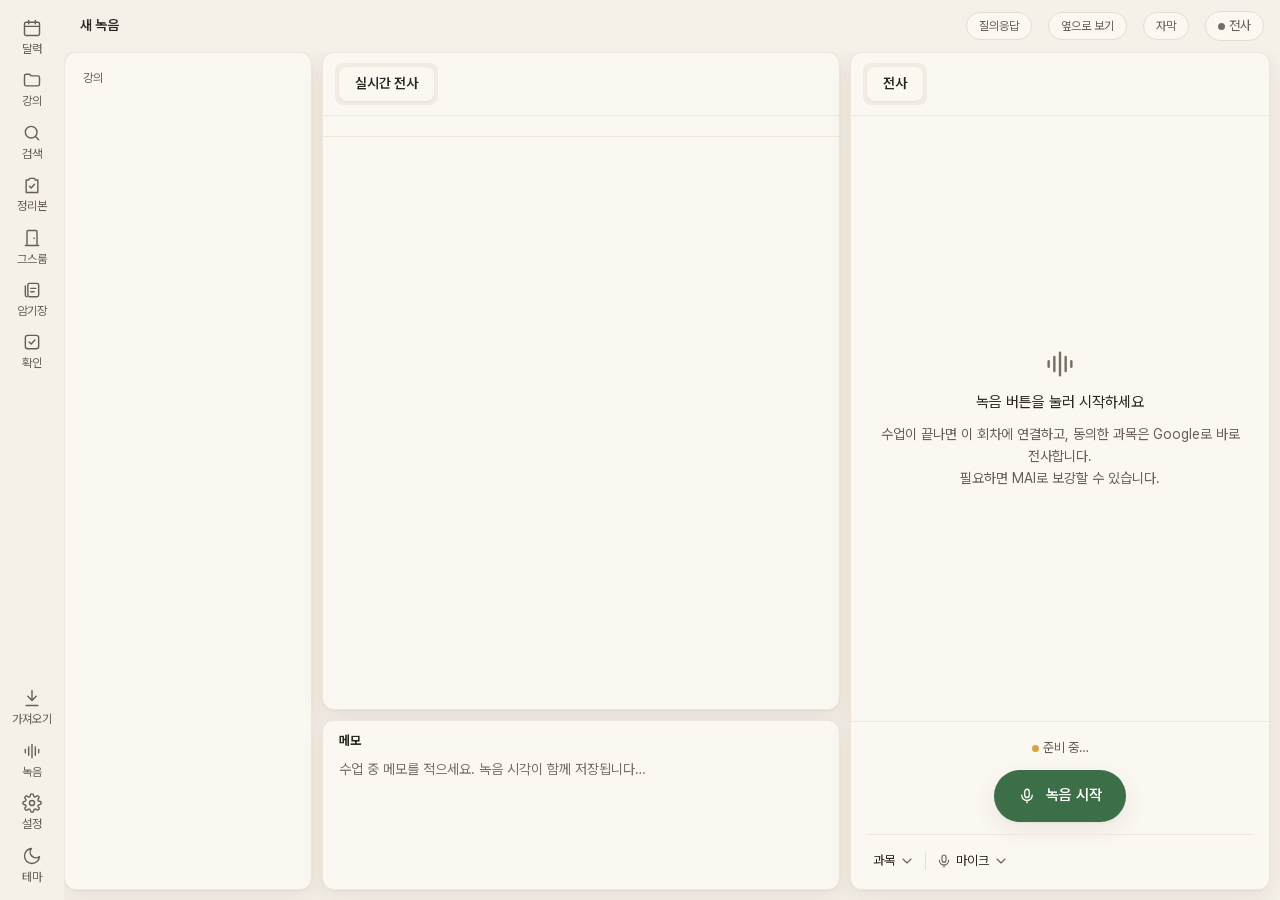
==== commit 1de5cf04: "Lecture Hub 1.0.2 - The eTL course-board reader is not part of this edition (it used the board vendo" ====
--- a/src/lecturehub/ui/web/index.html
+++ b/src/lecturehub/ui/web/index.html
@@ -20,7 +20,6 @@
 <svg style="display:none" xmlns="http://www.w3.org/2000/svg">
   <symbol id="i-side" viewBox="0 0 24 24"><rect x="3" y="4" width="18" height="16" rx="3"/><path d="M9 4v16"/></symbol>
   <symbol id="i-gear" viewBox="0 0 24 24"><circle cx="12" cy="12" r="3"/><path d="M19.4 15a1.7 1.7 0 0 0 .3 1.8l.1.1a2 2 0 1 1-2.8 2.8l-.1-.1a1.7 1.7 0 0 0-1.8-.3 1.7 1.7 0 0 0-1 1.5V21a2 2 0 1 1-4 0v-.1a1.7 1.7 0 0 0-1.1-1.5 1.7 1.7 0 0 0-1.8.3l-.1.1a2 2 0 1 1-2.8-2.8l.1-.1a1.7 1.7 0 0 0 .3-1.8 1.7 1.7 0 0 0-1.5-1H3a2 2 0 1 1 0-4h.1a1.7 1.7 0 0 0 1.5-1.1 1.7 1.7 0 0 0-.3-1.8l-.1-.1a2 2 0 1 1 2.8-2.8l.1.1a1.7 1.7 0 0 0 1.8.3h0a1.7 1.7 0 0 0 1-1.5V3a2 2 0 1 1 4 0v.1a1.7 1.7 0 0 0 1 1.5 1.7 1.7 0 0 0 1.8-.3l.1-.1a2 2 0 1 1 2.8 2.8l-.1.1a1.7 1.7 0 0 0-.3 1.8v0a1.7 1.7 0 0 0 1.5 1H21a2 2 0 1 1 0 4h-.1a1.7 1.7 0 0 0-1.5 1z"/></symbol>
-  <symbol id="i-mini" viewBox="0 0 24 24"><path d="M4 14h6v6M20 10h-6V4M14 10l7-7M3 21l7-7"/></symbol>
   <symbol id="i-folder" viewBox="0 0 24 24"><path d="M3 7a2 2 0 0 1 2-2h4l2 2h8a2 2 0 0 1 2 2v8a2 2 0 0 1-2 2H5a2 2 0 0 1-2-2z"/></symbol>
   <symbol id="i-file" viewBox="0 0 24 24"><path d="M14 3H7a2 2 0 0 0-2 2v14a2 2 0 0 0 2 2h10a2 2 0 0 0 2-2V8z"/><path d="M14 3v5h5M9 13h6M9 17h6"/></symbol>
   <symbol id="i-search" viewBox="0 0 24 24"><circle cx="11" cy="11" r="7"/><path d="m20 20-3.5-3.5"/></symbol>
@@ -38,6 +37,10 @@
   <symbol id="i-cal" viewBox="0 0 24 24"><rect x="3" y="5" width="18" height="16" rx="2"/><path d="M16 3v4M8 3v4M3 10h18"/></symbol>
   <symbol id="i-wave" viewBox="0 0 24 24"><path d="M4 10v4M8 7v10M12 4v16M16 7v10M20 10v4"/></symbol>
   <symbol id="i-speaker" viewBox="0 0 24 24"><path d="M11 5 6 9H3v6h3l5 4zM16 9a4 4 0 0 1 0 6M19 6a8 8 0 0 1 0 12"/></symbol>
+  <symbol id="i-x" viewBox="0 0 24 24"><path d="M6 6l12 12M18 6 6 18"/></symbol>
+  <symbol id="i-tick" viewBox="0 0 24 24"><path d="m5 12.5 4.5 4.5L19 7.5"/></symbol>
+  <symbol id="i-alert" viewBox="0 0 24 24"><path d="M12 4 2.8 19.5h18.4z"/><path d="M12 10v4.5M12 17.2v.3"/></symbol>
+  <symbol id="i-ext" viewBox="0 0 24 24"><path d="M8 7h9v9M17 7 7 17"/></symbol>
   <symbol id="i-sliders" viewBox="0 0 24 24"><path d="M4 7h10M18 7h2M4 17h4M12 17h8"/><circle cx="16" cy="7" r="2"/><circle cx="10" cy="17" r="2"/></symbol>
   <symbol id="i-play" viewBox="0 0 24 24"><path d="m7 4 13 8-13 8z"/></symbol>
   <symbol id="i-moon" viewBox="0 0 24 24"><path d="M21 12.8A9 9 0 1 1 11.2 3a7 7 0 0 0 9.8 9.8z"/></symbol>
@@ -61,7 +64,6 @@
     <span class="grow"></span>
     <button class="rb" id="importBtn" title="녹음 가져오기 — 휴대폰 등 앱 밖에서 녹음한 파일(창에 끌어다 놓아도 됩니다)"><svg><use href="#i-import"/></svg><span>가져오기</span></button>
     <button class="rb" id="sessionsBtn" title="녹음 정리 — 세션 폴더·버리기·되살리기"><svg><use href="#i-wave"/></svg><span>녹음</span></button>
-    <button class="rb" id="miniBtn" title="미니 녹음 창으로"><svg><use href="#i-mini"/></svg><span>미니</span></button>
     <button class="rb" id="settingsBtn" title="설정 — 계정 연결(키·토큰)과 프로그램 확인"><svg><use href="#i-gear"/></svg><span>설정</span></button>
     <button class="rb" id="themeBtn" title="밝게/어둡게"><svg><use href="#i-moon"/></svg><span>테마</span></button>
   </nav>
@@ -90,7 +92,7 @@
     <!-- center -->
     <section class="center">
       <div class="pane home" id="home">
-        <div class="phead"><b id="homeTitle"></b><span class="grow"></span><button class="ibtn" id="homePrev" title="이전 달" aria-label="이전 달"><svg><use href="#i-left"/></svg></button><button class="ibtn" id="homeNext" title="다음 달" aria-label="다음 달"><svg><use href="#i-right"/></svg></button><button class="ghost" id="homeAdd">+ 일정</button></div>
+        <div class="phead"><b id="homeTitle"></b><span class="grow"></span><button class="ghost" id="homeWeek" hidden title="이번 주가 맨 위에 오는 화면으로">이번 주</button><button class="ibtn" id="homePrev" title="이전 달" aria-label="이전 달"><svg><use href="#i-left"/></svg></button><button class="ibtn" id="homeNext" title="다음 달" aria-label="다음 달"><svg><use href="#i-right"/></svg></button><button class="ghost" id="homeAdd">+ 일정</button></div>
         <div class="cal-grid home-grid" id="homeGrid"></div>
       </div>
       <div class="pane">
@@ -104,7 +106,7 @@
           <div class="live-head" id="liveHead"></div>
           <div class="live-body body-scroll" id="liveBody"></div>
         </div>
-        <div class="tab" id="c-html"><div class="html-float" id="htmlFloat"><span id="htmlFloatName"></span><span class="size-seg"><button data-size="wide">넓게</button><button data-size="pane">보통</button></span><button class="float-trash" id="htmlDiscard" title="이 회차 버리기 — 녹음을 휴지통으로(되살릴 수 있음)">버리기</button><button data-size="pane" title="축소 (Esc)">✕</button></div><iframe id="htmlFrame" title="정리본" sandbox="allow-same-origin"></iframe>
+        <div class="tab" id="c-html"><div class="html-float" id="htmlFloat"><span id="htmlFloatName"></span><span class="size-seg"><button data-size="wide">넓게</button><button data-size="pane">보통</button></span><button class="float-trash" id="htmlDiscard" title="이 회차 버리기 — 녹음을 휴지통으로(되살릴 수 있음)">버리기</button><button data-size="pane" title="축소 (Esc)" aria-label="축소"><svg class="ic" aria-hidden="true"><use href="#i-x"/></svg></button></div><iframe id="htmlFrame" title="정리본" sandbox="allow-same-origin"></iframe>
           <div class="empty note-empty" id="noteEmpty" hidden></div>
         </div>
         <div class="tab" id="c-files">
@@ -152,7 +154,7 @@
 
       <!-- record dock -->
       <div class="dock">
-        <div class="over-card" id="overCard" hidden><div><b id="overTitle">수업이 끝난 것 같아요</b><small id="overWhy"></small><small class="auto" id="overAuto"></small></div><div class="acts"><button class="primary" data-over="stop" id="overMain">지금 멈추고 저장</button><button class="ghost" id="overMore">계속 ▾</button></div></div>
+        <div class="over-card" id="overCard" hidden><div><b id="overTitle">수업이 끝난 것 같아요</b><small id="overWhy"></small><small class="auto" id="overAuto"></small></div><div class="acts"><button class="primary" data-over="stop" id="overMain">지금 멈추고 저장</button><button class="ghost" id="overMore">계속 <svg class="ic" aria-hidden="true"><use href="#i-down"/></svg></button></div></div>
         <div class="over-card next-card" id="nextCard" hidden><div><b id="nextTitle"></b><small>지금 녹음을 저장하고, 같은 소리로 다음 수업 녹음을 바로 시작합니다</small></div><div class="acts"><button class="primary" data-next="switch">다음 수업으로 바꾸기</button><button class="ghost" data-next="keep">이 녹음 계속</button></div></div>
         <div class="health" id="health"><span><i class="dot wait"></i>준비 중…</span></div>
         <div class="recrow">
@@ -167,7 +169,7 @@
           <button class="tb" id="srcBtn"><svg><use id="srcIcon" href="#i-mic"/></svg><span class="v" id="srcName">마이크</span> <svg><use href="#i-down"/></svg></button>
           <span class="grow"></span>
           <button class="tb rec-only" id="pauseBtn" title="녹음 일시정지 — 쉬는 시간 등. 멈춘 동안의 소리는 저장하지 않습니다"><svg><use href="#i-pause"/></svg><span id="pauseLabel"></span></button>
-          <button class="tb rec-only" id="starBtn" title="지금 시각에 ★ 중요 표시"><svg><use href="#i-star"/></svg>중요</button>
+          <button class="tb rec-only" id="starBtn" title="지금 시각에 중요 표시"><svg><use href="#i-star"/></svg>중요</button>
           <button class="tb rec-only" id="discardBtn" title="지금 녹음을 버리기 — 휴지통으로(되살릴 수 있음)"><svg><use href="#i-trash"/></svg></button>
         </div>
       </div>
--- a/src/lecturehub/ui/web/app.css
+++ b/src/lecturehub/ui/web/app.css
@@ -1,5 +1,6 @@
 /* Lecture Hub 앱 스타일.
-   1부: 확정 시안(docs/lecture-hub/ui/mockup_main.html)의 CSS를 그대로 옮김 — 직접 고치지 말고 tools/extract_mockup_css.py로 다시 만든다.
+   1부: 확정 시안(docs/lecture-hub/ui/mockup_main.html)에서 옮긴 CSS. 2026-11-21에 unslop 규칙(글자 크기 단계, 4px 간격,
+        모서리 4·8·12·16, 그림자 2종, 굵기 600까지, 이징 하나)으로 다듬었으므로 tools/extract_mockup_css.py로 다시 만들면 그 정리가 사라진다.
    2부: 앱에서 추가한 요소(메뉴·대화상자·빈 화면). 시안의 색 토큰만 쓴다. */
 @font-face{font-family:"Pretendard";src:url("fonts/PretendardVariable.woff2") format("woff2");font-weight:45 920;font-style:normal;font-display:block}
 
@@ -9,8 +10,8 @@
   --ink:#2a2622; --sub:#675f55; --faint:#776e63;  /* AA on panels (was 3.6:1 and 2.2:1) */
   --accent:#3c6e47; --accent-2:#2f5a39; --accent-soft:#e3ece2;
   --rec:#a8392f; --rec-soft:#f6e1dc; --warn:#8a5217; --warn-soft:#f6e8d6;  /* text AA on soft/chip backgrounds */
-  --chip:#ece4d8; --sel:#e9dfd1; --shadow:0 1px 2px rgba(60,40,20,.05),0 6px 20px rgba(60,40,20,.06);
-  --r:14px;
+  --chip:#ece4d8; --sel:#e9dfd1; --shadow:0 1px 2px rgba(60,40,20,.05),0 8px 24px rgba(60,40,20,.08); --shadow-sm:0 1px 2px rgba(60,40,20,.06);
+  --r:12px; --ease:cubic-bezier(.22,1,.36,1);  /* unslop polish 2026-11-21: two shadows (resting / floating), one easing curve */
 }
 @media (prefers-color-scheme: dark){
   :root:not([data-theme="light"]){
@@ -18,7 +19,7 @@
     --ink:#ece6dd; --sub:#a39a8e; --faint:#8f867a;
     --accent:#7fb78b; --accent-2:#9ccaa6; --accent-soft:#26352a;
     --rec:#e27a6f; --rec-soft:#3a2522; --warn:#d9a06c; --warn-soft:#3a2d1f;
-    --chip:#302b25; --sel:#34302a; --shadow:0 1px 2px rgba(0,0,0,.3),0 6px 20px rgba(0,0,0,.25);
+    --chip:#302b25; --sel:#34302a; --shadow:0 1px 2px rgba(0,0,0,.3),0 8px 24px rgba(0,0,0,.35); --shadow-sm:0 1px 2px rgba(0,0,0,.3);
   }
 }
 :root[data-theme="dark"]{
@@ -26,24 +27,29 @@
   --ink:#ece6dd; --sub:#a39a8e; --faint:#8f867a;
   --accent:#7fb78b; --accent-2:#9ccaa6; --accent-soft:#26352a;
   --rec:#e27a6f; --rec-soft:#3a2522; --warn:#d9a06c; --warn-soft:#3a2d1f;
-  --chip:#302b25; --sel:#34302a; --shadow:0 1px 2px rgba(0,0,0,.3),0 6px 20px rgba(0,0,0,.25);
+  --chip:#302b25; --sel:#34302a; --shadow:0 1px 2px rgba(0,0,0,.3),0 8px 24px rgba(0,0,0,.35); --shadow-sm:0 1px 2px rgba(0,0,0,.3);
 }
 *{box-sizing:border-box}
 html,body{height:100%;margin:0}
 body{background:var(--bg);color:var(--ink);font:14px/1.55 "Pretendard","Apple SD Gothic Neo","Malgun Gothic",system-ui,sans-serif;-webkit-font-smoothing:antialiased;word-break:keep-all}
 button{font:inherit;color:inherit;background:none;border:0;cursor:pointer}
 svg{width:18px;height:18px;stroke:currentColor;fill:none;stroke-width:1.7;stroke-linecap:round;stroke-linejoin:round;flex:none}
+/* inline icons inside text and small buttons (ic() in app.js): sized to the text, never a text glyph */
+svg.ic{width:1.1em;height:1.1em;vertical-align:-.18em;stroke-width:2;pointer-events:none}  /* clicks land on the button, not the drawing */
+.ibtn svg.ic{width:16px;height:16px}
+.live-dot{display:inline-block;width:8px;height:8px;border-radius:50%;background:currentColor;vertical-align:1px}
+:root{--tick:url("data:image/svg+xml,%3Csvg xmlns='http://www.w3.org/2000/svg' viewBox='0 0 24 24' fill='none' stroke='black' stroke-width='2.4' stroke-linecap='round' stroke-linejoin='round'%3E%3Cpath d='m5 12.5 4.5 4.5L19 7.5'/%3E%3C/svg%3E")}
 .num{font-variant-numeric:tabular-nums}
 
 /* app shell */
 .app{height:100vh;display:grid;grid-template-rows:52px 1fr;grid-template-columns:64px minmax(0,1fr);min-width:1100px}
 .top{grid-column:2;display:flex;align-items:center;gap:6px;padding:0 16px 0 6px}
-.ibtn{width:34px;height:34px;border-radius:10px;display:grid;place-items:center;color:var(--sub)}
+.ibtn{width:34px;height:34px;border-radius:8px;display:grid;place-items:center;color:var(--sub)}
 .ibtn:hover{background:var(--chip);color:var(--ink)}
 .top .title{margin-left:10px;font-weight:600}
 .top .title small{color:var(--sub);font-weight:400;margin-left:8px}
 .top .right{margin-left:auto;display:flex;align-items:center;gap:8px}
-.status-chip{display:flex;align-items:center;gap:10px;background:var(--panel);border:1px solid var(--line);border-radius:999px;padding:5px 12px;font-size:12.5px;color:var(--sub)}
+.status-chip{display:flex;align-items:center;gap:10px;background:var(--panel);border:1px solid var(--line);border-radius:999px;padding:4px 12px;font-size:13px;color:var(--sub)}
 .dot{width:7px;height:7px;border-radius:50%;background:var(--faint);display:inline-block;margin-right:4px}
 .dot.ok{background:var(--accent)} .dot.wait{background:#d9a441} .dot.rec{background:var(--rec)}
 
@@ -52,105 +58,105 @@
 
 /* sidebar */
 .side{padding:12px 10px}
-.search{display:flex;align-items:center;gap:8px;background:var(--panel-2);border-radius:10px;padding:8px 10px;color:var(--faint);font-size:13px}
-.search kbd{margin-left:auto;font:11px ui-monospace,monospace;color:var(--faint);border:1px solid var(--line);border-radius:5px;padding:0 5px}
+.search{display:flex;align-items:center;gap:8px;background:var(--panel-2);border-radius:8px;padding:8px 10px;color:var(--faint);font-size:13px}
+.search kbd{margin-left:auto;font:12px ui-monospace,monospace;color:var(--faint);border:1px solid var(--line);border-radius:4px;padding:0 4px}
 .slabel{font-size:12px;color:var(--faint);margin:16px 8px 6px}
-.item{display:flex;align-items:center;gap:10px;padding:7px 10px;border-radius:10px;color:var(--ink);cursor:pointer;font-size:13.5px}
+.item{display:flex;align-items:center;gap:10px;padding:8px 10px;border-radius:8px;color:var(--ink);cursor:pointer;font-size:14px}
 .item:hover{background:var(--panel-2)}
 .item.sel{background:var(--sel);font-weight:600}
 .item svg{color:var(--sub)}
-.item .count{margin-left:auto;font-size:11.5px;color:var(--sub);background:var(--chip);border-radius:999px;padding:0 7px}
-.item .meta{margin-left:auto;font-size:11.5px;color:var(--faint)}
-.item .live{margin-left:auto;display:flex;align-items:center;font-size:11px;color:var(--rec)}
+.item .count{margin-left:auto;font-size:12px;color:var(--sub);background:var(--chip);border-radius:999px;padding:0 8px}
+.item .meta{margin-left:auto;font-size:12px;color:var(--faint)}
+.item .live{margin-left:auto;display:flex;align-items:center;font-size:12px;color:var(--rec)}
 .side-scroll{overflow:auto;flex:1;min-height:0;margin:0 -4px;padding:0 4px}
 .side-foot{display:flex;gap:6px;padding-top:10px;border-top:1px solid var(--line-2)}
-.side-foot button{flex:1;white-space:nowrap;display:flex;align-items:center;justify-content:center;gap:6px;padding:8px;border-radius:10px;background:var(--panel-2);font-size:12.5px;color:var(--sub)}
+.side-foot button{flex:1;white-space:nowrap;display:flex;align-items:center;justify-content:center;gap:6px;padding:8px;border-radius:8px;background:var(--panel-2);font-size:13px;color:var(--sub)}
 .side-foot button:hover{color:var(--ink)}
 
 /* segmented tabs */
 .phead{display:flex;align-items:center;gap:8px;padding:10px 12px;border-bottom:1px solid var(--line-2)}
-.seg{display:inline-flex;background:var(--panel-2);border-radius:11px;padding:3px}
-.seg button{padding:6px 14px;border-radius:9px;font-size:13.5px;color:var(--sub)}
-.seg button.on{background:var(--panel);color:var(--ink);font-weight:600;box-shadow:0 1px 2px rgba(0,0,0,.06)}
+.seg{display:inline-flex;background:var(--panel-2);border-radius:8px;padding:4px}
+.seg button{padding:6px 16px;border-radius:8px;font-size:14px;color:var(--sub)}
+.seg button.on{background:var(--panel);color:var(--ink);font-weight:600;box-shadow:var(--shadow-sm)}
 .phead .tools{margin-left:auto;display:flex;gap:2px}
 .tab{display:none;flex:1;min-height:0}
 .tab.on{display:flex;flex-direction:column}
 
 /* center: slide viewer + memo */
 .center{display:grid;grid-template-rows:minmax(0,1fr) 170px;gap:10px;min-height:0}
-.viewer{flex:1;display:flex;flex-direction:column;align-items:center;justify-content:center;padding:18px;gap:12px;background:var(--panel-2);margin:12px;border-radius:12px;min-height:0}
-.slide{width:min(92%,780px);aspect-ratio:16/9;background:#fff;border-radius:8px;box-shadow:0 1px 3px rgba(0,0,0,.08);padding:34px 40px;color:#2b2b2b;display:flex;flex-direction:column;gap:14px}
+.viewer{flex:1;display:flex;flex-direction:column;align-items:center;justify-content:center;padding:16px;gap:12px;background:var(--panel-2);margin:12px;border-radius:12px;min-height:0}
+.slide{width:min(92%,780px);aspect-ratio:16/9;background:#fff;border-radius:8px;box-shadow:var(--shadow-sm);padding:32px 40px;color:#2b2b2b;display:flex;flex-direction:column;gap:16px}
 :root[data-theme="dark"] .slide{background:#f4f1ec}
 .slide h3{margin:0;font-size:22px}
 .slide .bar{height:10px;border-radius:4px;background:#e7e2da}
-.slide .bar.s{width:62%} .slide .bar.m{width:78%} .slide .fig{flex:1;border:1.5px dashed #d9d3ca;border-radius:6px;display:grid;place-items:center;color:#a39a8e;font-size:13px}
+.slide .bar.s{width:62%} .slide .bar.m{width:78%} .slide .fig{flex:1;border:1.5px dashed #d9d3ca;border-radius:8px;display:grid;place-items:center;color:#a39a8e;font-size:13px}
 .vnav{display:flex;align-items:center;gap:10px;color:var(--sub);font-size:13px}
 .vnav .ibtn{width:30px;height:30px}
-.sync{display:inline-flex;align-items:center;gap:6px;font-size:12px;color:var(--accent);background:var(--accent-soft);border-radius:999px;padding:3px 10px}
+.sync{display:inline-flex;align-items:center;gap:6px;font-size:12px;color:var(--accent);background:var(--accent-soft);border-radius:999px;padding:4px 10px}
 .memo{padding:0}
-.memo .phead{border:0;padding:10px 14px 0}
-.memo textarea{flex:1;border:0;background:transparent;resize:none;padding:8px 14px;font:inherit;color:var(--ink);outline:none}
+.memo .phead{border:0;padding:10px 16px 0}
+.memo textarea{flex:1;border:0;background:transparent;resize:none;padding:8px 16px;font:inherit;color:var(--ink);outline:none}
 .memo textarea::placeholder{color:var(--faint)}
-.memo .saved{font-size:11.5px;color:var(--faint);margin-left:auto}
-.notes{padding:18px 22px;overflow:auto}
+.memo .saved{font-size:12px;color:var(--faint);margin-left:auto}
+.notes{padding:16px 24px;overflow:auto}
 .notes h4{margin:0 0 6px;font-size:15px}
 .notes p{margin:0 0 12px;color:var(--ink)}
-.ext{border-left:3px solid var(--accent);background:var(--accent-soft);border-radius:0 8px 8px 0;padding:8px 12px;font-size:13px;margin:8px 0 14px}
-.ext b{display:block;font-size:11.5px;color:var(--accent);margin-bottom:2px}
+.ext{border-left:3px solid var(--accent);background:var(--accent-soft);border-radius:0 8px 8px 0;padding:8px 12px;font-size:13px;margin:8px 0 16px}
+.ext b{display:block;font-size:12px;color:var(--accent);margin-bottom:2px}
 
 /* right: transcript etc */
-.right .body-scroll{flex:1;overflow:auto;padding:6px 14px 14px;min-height:0}
+.right .body-scroll{flex:1;overflow:auto;padding:6px 16px 16px;min-height:0}
 .empty{flex:1;display:flex;flex-direction:column;align-items:center;justify-content:center;gap:10px;color:var(--sub);text-align:center;padding:24px}
 .empty .big{font-size:15px;color:var(--ink)}
-.ghost{display:inline-flex;align-items:center;gap:8px;border:1px solid var(--line);border-radius:999px;padding:7px 14px;background:var(--panel);color:var(--ink);font-size:13px}
+.ghost{display:inline-flex;align-items:center;gap:8px;border:1px solid var(--line);border-radius:999px;padding:8px 16px;background:var(--panel);color:var(--ink);font-size:13px}
 .seg-row{padding:10px 4px;border-bottom:1px solid var(--line-2);display:grid;grid-template-columns:54px 1fr;gap:10px}
 .seg-row .t{font-size:12px;color:var(--accent);font-weight:600;padding-top:1px;cursor:pointer}
 .seg-row .x{font-size:14px}
 .seg-row .badges{margin-top:4px;display:flex;gap:6px;flex-wrap:wrap}
-.b{font-size:11px;border-radius:999px;padding:1px 8px;background:var(--chip);color:var(--sub)}
+.b{font-size:12px;border-radius:999px;padding:1px 8px;background:var(--chip);color:var(--sub)}
 .b.ok{background:var(--accent-soft);color:var(--accent)}
 .b.cue{background:var(--warn-soft);color:var(--warn);font-weight:600}
 .unc{text-decoration:underline dotted var(--warn);text-underline-offset:3px;cursor:help}
 .seg-row.star{background:linear-gradient(90deg,var(--warn-soft),transparent 60%);border-radius:8px}
 .live-row{opacity:.55}
-.card{border:1px solid var(--line);border-radius:12px;padding:12px 14px;margin:10px 0;background:var(--panel)}
+.card{border:1px solid var(--line);border-radius:12px;padding:12px 16px;margin:10px 0;background:var(--panel)}
 .card .h{display:flex;align-items:center;gap:8px;font-size:12px;color:var(--sub)}
 .card .q{font-size:14px;margin:6px 0 8px}
 .card .src{display:flex;gap:6px}
-.prob{margin-top:8px;font-size:12.5px;color:var(--sub)}
+.prob{margin-top:8px;font-size:13px;color:var(--sub)}
 .prob b{color:var(--ink)}
 .meter{height:6px;border-radius:999px;background:var(--chip);overflow:hidden;margin-top:6px}
 .meter i{display:block;height:100%;background:var(--accent);border-radius:999px}
-.opt{display:flex;align-items:center;gap:10px;border:1px solid var(--line);border-radius:10px;padding:8px 12px;margin:6px 0;font-size:13.5px;cursor:pointer}
+.opt{display:flex;align-items:center;gap:10px;border:1px solid var(--line);border-radius:8px;padding:8px 12px;margin:6px 0;font-size:14px;cursor:pointer}
 .opt:hover{background:var(--panel-2)}
 .opt .k{width:22px;height:22px;border-radius:50%;border:1px solid var(--line);display:grid;place-items:center;font-size:12px;color:var(--sub)}
 
 /* record dock */
-.dock{border-top:1px solid var(--line-2);padding:14px 14px 12px;display:flex;flex-direction:column;align-items:center;gap:12px;background:linear-gradient(transparent,var(--panel) 30%)}
-.recbtn{display:flex;align-items:center;gap:10px;height:52px;padding:0 26px;border-radius:999px;background:var(--accent);color:#fff;font-weight:600;font-size:15px;box-shadow:0 4px 14px rgba(60,110,71,.28);transition:all .2s}
+.dock{border-top:1px solid var(--line-2);padding:16px 16px 12px;display:flex;flex-direction:column;align-items:center;gap:12px;background:linear-gradient(transparent,var(--panel) 30%)}
+.recbtn{display:flex;align-items:center;gap:10px;height:52px;padding:0 24px;border-radius:999px;background:var(--accent);color:#fff;font-weight:600;font-size:15px;box-shadow:var(--shadow);transition:background-color .15s var(--ease),padding .2s var(--ease)}
 .recbtn:hover{background:var(--accent-2)}
 .recbtn svg{stroke:#fff}
-.recbtn.on{background:var(--rec);box-shadow:0 4px 14px rgba(194,69,59,.28);padding:0 18px 0 22px;gap:14px}
-.wave{display:none;align-items:center;gap:3px;height:22px}
+.recbtn.on{background:var(--rec);box-shadow:var(--shadow);padding:0 16px 0 24px;gap:16px}
+.wave{display:none;align-items:center;gap:4px;height:22px}
 .recbtn.on .wave{display:flex}
 /* full-height bar scaled on the compositor: animating height re-laid out the dock ~36 times a second (review #4) */
-.wave i{width:3px;border-radius:2px;background:rgba(255,255,255,.9);height:22px;transform:scaleY(.273);transition:transform .12s}
+.wave i{width:3px;border-radius:4px;background:rgba(255,255,255,.9);height:22px;transform:scaleY(.273);transition:transform .12s var(--ease)}
 .recbtn .timer{display:none;font-size:16px}
 .recbtn.on .timer{display:inline}
 .recbtn.on .label{display:none}
-.health{font-size:12.5px;color:var(--sub);display:flex;gap:14px;align-items:center;min-height:18px}
+.health{font-size:13px;color:var(--sub);display:flex;gap:16px;align-items:center;min-height:18px}
 .toolbar{display:flex;align-items:center;gap:4px;width:100%;justify-content:space-between;border-top:1px solid var(--line-2);padding-top:10px}
-.tb{display:flex;align-items:center;gap:5px;padding:6px 6px;white-space:nowrap;border-radius:9px;font-size:12.5px;color:var(--ink)}
+.tb{display:flex;align-items:center;gap:4px;padding:6px 6px;white-space:nowrap;border-radius:8px;font-size:13px;color:var(--ink)}
 .tb:hover{background:var(--panel-2)}
 .tb svg{width:16px;height:16px;color:var(--sub)}
 .tb.dis{opacity:.4;pointer-events:none}
 .sep{width:1px;height:18px;background:var(--line)}
-.toggle{width:30px;height:18px;border-radius:999px;background:var(--chip);position:relative;display:inline-block;transition:.2s}
-.toggle::after{content:"";position:absolute;top:2px;left:2px;width:14px;height:14px;border-radius:50%;background:#fff;box-shadow:0 1px 2px rgba(0,0,0,.2);transition:.2s}
-.toggle.on{background:var(--accent)} .toggle.on::after{left:14px}
-.toast{position:fixed;left:50%;bottom:22px;transform:translateX(-50%) translateY(20px);opacity:0;background:var(--ink);color:var(--bg);padding:8px 14px;border-radius:10px;font-size:13px;transition:.25s;pointer-events:none}
+.toggle{width:30px;height:18px;border-radius:999px;background:var(--chip);position:relative;display:inline-block;transition:background-color .15s var(--ease)}
+.toggle::after{content:"";position:absolute;top:2px;left:2px;width:14px;height:14px;border-radius:50%;background:#fff;box-shadow:var(--shadow-sm);transition:transform .15s var(--ease)}
+.toggle.on{background:var(--accent)} .toggle.on::after{transform:translateX(12px)}
+.toast{position:fixed;left:50%;bottom:22px;transform:translateX(-50%) translateY(20px);opacity:0;background:var(--ink);color:var(--bg);padding:8px 16px;border-radius:8px;font-size:13px;transition:opacity .2s var(--ease),transform .2s var(--ease);pointer-events:none}
 .toast.show{opacity:1;transform:translateX(-50%)}
-.note-mock{position:fixed;left:50%;transform:translateX(-50%);top:17px;font-size:11px;color:var(--faint)}
+.note-mock{position:fixed;left:50%;transform:translateX(-50%);top:17px;font-size:12px;color:var(--faint)}
 
 /* ===== 2부: 앱 추가 ===== */
 html{user-select:none}
@@ -168,61 +174,61 @@
 .body.noside{grid-template-columns:minmax(0,1fr) 420px}
 .body.noside .side{display:none}
 .item.dim{color:var(--sub)}
-.right .body-scroll .hint{margin:12px 4px 0;font-size:11.5px;color:var(--faint)}
+.right .body-scroll .hint{margin:12px 4px 0;font-size:12px;color:var(--faint)}
 
 /* dropdown menu (course / microphone) */
 .menu{position:fixed;z-index:20;min-width:220px;max-width:360px;max-height:320px;overflow:auto;background:var(--panel);border:1px solid var(--line);border-radius:12px;box-shadow:var(--shadow);padding:6px}
-.menu .mi{display:flex;align-items:center;gap:8px;padding:7px 10px;border-radius:9px;font-size:13px;cursor:pointer}
+.menu .mi{display:flex;align-items:center;gap:8px;padding:8px 10px;border-radius:8px;font-size:13px;cursor:pointer}
 .menu .mi:hover{background:var(--panel-2)}
 .menu .mi.sel{background:var(--sel);font-weight:600}
-.menu .mi small{margin-left:auto;color:var(--faint);font-size:11.5px;white-space:nowrap}
-.menu .ml{font-size:11.5px;color:var(--faint);padding:6px 10px 2px}
+.menu .mi small{margin-left:auto;color:var(--faint);font-size:12px;white-space:nowrap}
+.menu .ml{font-size:12px;color:var(--faint);padding:6px 10px 2px}
 
 /* dialog */
 .scrim{position:fixed;inset:0;z-index:30;background:rgba(30,24,18,.28);display:grid;place-items:center}
 .dialog{width:min(420px,calc(100vw - 32px));background:var(--panel);border:1px solid var(--line);border-radius:16px;box-shadow:var(--shadow);padding:20px 20px 16px}
 .dialog h4{margin:0 0 8px;font-size:15px}
-.dialog p{margin:0 0 6px;color:var(--sub);font-size:13.5px;white-space:pre-line}
+.dialog p{margin:0 0 6px;color:var(--sub);font-size:14px;white-space:pre-line}
 .dialog .acts{display:flex;justify-content:flex-end;gap:8px;margin-top:16px}
-.dialog .acts button{border-radius:999px;padding:8px 16px;font-size:13.5px;border:1px solid var(--line);background:var(--panel)}
+.dialog .acts button{border-radius:999px;padding:8px 16px;font-size:14px;border:1px solid var(--line);background:var(--panel)}
 .dialog .acts .primary{background:var(--accent);border-color:var(--accent);color:#fff;font-weight:600}
 .dialog .acts .danger{background:var(--rec);border-color:var(--rec);color:#fff;font-weight:600}
 
 /* S1 lecture view */
-.lstate{display:inline-flex;align-items:center;gap:6px;font-size:12px;border-radius:999px;padding:3px 10px;background:var(--chip);color:var(--sub);margin-left:4px}
+.lstate{display:inline-flex;align-items:center;gap:6px;font-size:12px;border-radius:999px;padding:4px 10px;background:var(--chip);color:var(--sub);margin-left:4px}
 .lstate.ok{background:var(--accent-soft);color:var(--accent)}
 .lstate.wait{background:var(--warn-soft);color:var(--warn)}
-.lnext{font-size:12.5px;border:1px solid var(--line);border-radius:999px;padding:4px 12px;background:var(--panel);color:var(--ink)}
+.lnext{font-size:13px;border:1px solid var(--line);border-radius:999px;padding:4px 12px;background:var(--panel);color:var(--ink)}
 .lnext:hover{background:var(--panel-2)}
-.item .n{margin-left:auto;font-size:11.5px;color:var(--faint)}
+.item .n{margin-left:auto;font-size:12px;color:var(--faint)}
 .item.filtered{background:var(--panel-2)}
-.lv-head{display:flex;align-items:center;gap:8px;flex-wrap:wrap;padding:10px 16px 6px;font-size:12.5px;color:var(--sub)}
+.lv-head{display:flex;align-items:center;gap:8px;flex-wrap:wrap;padding:10px 16px 6px;font-size:13px;color:var(--sub)}
 .lv-head .b{cursor:pointer}
 .lv-head .b.use{background:var(--accent-soft);color:var(--accent);font-weight:600}
-.lv-head .switch{margin-left:auto;color:var(--accent);cursor:pointer;font-size:12.5px}
-.player{display:flex;align-items:center;gap:10px;margin:0 14px 4px;padding:6px 10px;border:1px solid var(--line);border-radius:12px;background:var(--panel-2);font-size:12.5px}
+.lv-head .switch{margin-left:auto;color:var(--accent);cursor:pointer;font-size:13px}
+.player{display:flex;align-items:center;gap:10px;margin:0 16px 4px;padding:6px 10px;border:1px solid var(--line);border-radius:12px;background:var(--panel-2);font-size:13px}
 .player .ibtn{width:28px;height:28px}
 .player input[type=range]{flex:1;accent-color:var(--accent)}
 .player.none{justify-content:center;color:var(--faint)}
 .seg-row.playing{background:var(--accent-soft);border-radius:8px}
-.seg-row.hit .x mark{background:var(--warn-soft);color:inherit;border-radius:3px}
-.seg-row .who{font-size:11px;color:var(--faint);margin-right:6px}
+.seg-row.hit .x mark{background:var(--warn-soft);color:inherit;border-radius:4px}
+.seg-row .who{font-size:12px;color:var(--faint);margin-right:6px}
 .notes .item .meta{max-width:45%;text-align:right}
 /* search overlay (Ctrl+K) */
 .search-panel{width:min(640px,calc(100vw - 32px));max-height:70vh;display:flex;flex-direction:column;background:var(--panel);border:1px solid var(--line);border-radius:16px;box-shadow:var(--shadow);overflow:hidden}
-.search-panel input{border:0;border-bottom:1px solid var(--line-2);padding:14px 16px;font:inherit;font-size:15px;background:transparent;color:var(--ink);outline:none}
+.search-panel input{border:0;border-bottom:1px solid var(--line-2);padding:16px 16px;font:inherit;font-size:15px;background:transparent;color:var(--ink);outline:none}
 .search-panel .results{overflow:auto;padding:6px}
-.search-panel .r{padding:8px 10px;border-radius:10px;cursor:pointer}
+.search-panel .r{padding:8px 10px;border-radius:8px;cursor:pointer}
 .search-panel .r:hover,.search-panel .r.on{background:var(--panel-2)}
 .search-panel .r .h{font-size:12px;color:var(--sub);display:flex;gap:8px}
-.search-panel .r .x{font-size:13.5px;margin-top:2px}
+.search-panel .r .x{font-size:14px;margin-top:2px}
 .search-panel .r .x .ctx{color:var(--faint)}
-.search-panel .hint{padding:14px 16px;color:var(--faint);font-size:13px}
+.search-panel .hint{padding:16px 16px;color:var(--faint);font-size:13px}
 .scrim.top{place-items:start center;padding-top:12vh}
 /* Long transcripts must scroll inside their pane: the mockup's `1fr` row lets .body grow with content. */
 .body{min-height:0;overflow:hidden}
 .right .tab.on{overflow:hidden}
-.search-panel .r .x mark{background:var(--warn-soft);color:inherit;border-radius:3px;padding:0 1px}
+.search-panel .r .x mark{background:var(--warn-soft);color:inherit;border-radius:4px;padding:0 1px}
 .lstate[hidden],.lnext[hidden]{display:none}
 
 /* S3: this class's material (D-056: preview here, read in the user's own PDF program) */
@@ -236,13 +242,13 @@
 .sync.pick{cursor:default;max-width:360px;overflow:hidden;text-overflow:ellipsis;white-space:nowrap}
 .sync.pick.user{color:var(--ink);background:var(--chip)}
 .sync[hidden],.pick-more[hidden]{display:none}
-.pick-more{font-size:12px;color:var(--sub);border-radius:999px;padding:3px 10px;margin-left:4px}
+.pick-more{font-size:12px;color:var(--sub);border-radius:999px;padding:4px 10px;margin-left:4px}
 .pick-more:hover{background:var(--chip);color:var(--ink)}
 
 /* masked mode (default; LECTUREHUB_UI_MASK=0 turns it off): transcript text and slide images hidden until "전사 보기" */
 .mask-bar{display:none}
-.masked .mask-bar{display:flex;align-items:center;gap:10px;justify-content:space-between;margin:4px 0 10px;padding:8px 12px;border-radius:10px;background:var(--panel-2);color:var(--sub);font-size:12.5px}
-.masked .seg-row .x,.masked #qr .r .x{color:transparent;background:var(--chip);border-radius:5px;user-select:none}
+.masked .mask-bar{display:flex;align-items:center;gap:10px;justify-content:space-between;margin:4px 0 10px;padding:8px 12px;border-radius:8px;background:var(--panel-2);color:var(--sub);font-size:13px}
+.masked .seg-row .x,.masked #qr .r .x{color:transparent;background:var(--chip);border-radius:4px;user-select:none}
 .masked .seg-row .x *,.masked #qr .r .x *{color:transparent;background:transparent}
 .masked #pickImg{filter:blur(22px)}
 
@@ -250,35 +256,36 @@
 .exam-chip{font-size:12px;border-radius:999px;padding:4px 10px;background:var(--accent-soft);color:var(--accent);margin-right:8px;font-weight:600}
 .exam-chip[hidden]{display:none}
 .cal-panel{width:min(1080px,calc(100vw - 32px));height:min(720px,calc(100vh - 48px));display:flex;flex-direction:column;background:var(--panel);border:1px solid var(--line);border-radius:16px;box-shadow:var(--shadow);overflow:hidden}
-.cal-head{display:flex;align-items:center;gap:8px;padding:10px 14px;border-bottom:1px solid var(--line-2)}
+.cal-head{display:flex;align-items:center;gap:8px;padding:10px 16px;border-bottom:1px solid var(--line-2)}
 .cal-head b{font-size:16px;min-width:120px;text-align:center}
 .cal-head .grow,.cal-form .grow{flex:1}
 .cal-body{flex:1;display:grid;grid-template-columns:1fr 340px;min-height:0}
 .cal-grid{display:grid;grid-template-columns:repeat(7,1fr);grid-template-rows:auto;grid-auto-rows:minmax(78px,1fr);gap:4px;padding:10px;overflow:auto}
 .cal-grid .dow{font-size:12px;color:var(--faint);text-align:center;padding:2px 0}
-.cal-grid .day{border:1px solid var(--line-2);border-radius:10px;padding:4px 6px;min-height:78px;display:flex;flex-direction:column;gap:2px;cursor:pointer;overflow:hidden}
+.cal-grid .day{border:1px solid var(--line-2);border-radius:8px;padding:4px 6px;min-height:78px;display:flex;flex-direction:column;gap:2px;cursor:pointer;overflow:hidden}
 .cal-grid .day:hover{background:var(--panel-2)}
 .cal-grid .day.today{border-color:var(--accent)}
+.home-grid .day.past .n{color:var(--faint)}
 .cal-grid .day .n{font-size:12px;color:var(--sub)}
-.cal-grid .ev,.cal-grid .ex{font-size:11.5px;border-radius:5px;padding:1px 5px;white-space:nowrap;overflow:hidden;text-overflow:ellipsis}
+.cal-grid .ev,.cal-grid .ex{font-size:12px;border-radius:4px;padding:1px 4px;white-space:nowrap;overflow:hidden;text-overflow:ellipsis}
 .cal-grid .ev{background:var(--chip);color:var(--ink)}
 .cal-grid .ev.k-exam,.cal-grid .ev.k-quiz{background:#f3d9d3;color:#8a2f1d}
 .cal-grid .ev.k-assignment{background:var(--accent-soft);color:var(--accent)}
 .cal-grid .ev.etl{box-shadow:inset 2px 0 0 var(--accent)}
 .cal-grid .ex{color:var(--faint);background:transparent;border:1px dashed var(--line)}
-.cal-grid .more{font-size:11px;color:var(--faint)}
+.cal-grid .more{font-size:12px;color:var(--faint)}
 :root[data-theme="dark"] .cal-grid .ev.k-exam,:root[data-theme="dark"] .cal-grid .ev.k-quiz{background:#4a2a24;color:#f0c2b6}
 .cal-side{border-left:1px solid var(--line-2);overflow:auto;padding:10px 12px;display:flex;flex-direction:column;gap:6px}
 .cal-side .sl{font-size:12px;color:var(--faint);margin-top:6px}
-.cal-side .up{display:flex;gap:10px;align-items:flex-start;padding:6px 8px;border-radius:10px;cursor:pointer;font-size:13px}
+.cal-side .up{display:flex;gap:10px;align-items:flex-start;padding:6px 8px;border-radius:8px;cursor:pointer;font-size:13px}
 .cal-side .up:hover{background:var(--panel-2)}
-.cal-side .up .dd{min-width:48px;font-weight:700;color:var(--accent);font-variant-numeric:tabular-nums}
-.cal-side .up small,.cal-side .cand small{display:block;color:var(--faint);font-size:11.5px}
-.cal-side .cand{border:1px solid var(--line-2);border-radius:10px;padding:8px;font-size:13px;display:flex;flex-direction:column;gap:6px}
-.cal-side .cand .q{color:var(--sub);font-size:12.5px;line-height:1.5}
+.cal-side .up .dd{min-width:48px;font-weight:600;color:var(--accent);font-variant-numeric:tabular-nums}
+.cal-side .up small,.cal-side .cand small{display:block;color:var(--faint);font-size:12px}
+.cal-side .cand{border:1px solid var(--line-2);border-radius:8px;padding:8px;font-size:13px;display:flex;flex-direction:column;gap:6px}
+.cal-side .cand .q{color:var(--sub);font-size:13px;line-height:1.5}
 .cal-side .acts,.cal-form .acts,.cal-form .row{display:flex;gap:6px;flex-wrap:wrap;align-items:center}
-.cal-side .hint{color:var(--faint);font-size:12.5px;padding:4px 8px}
-.cal-side .src{font-size:11px;color:var(--faint);margin-top:auto;padding-top:8px}
+.cal-side .hint{color:var(--faint);font-size:13px;padding:4px 8px}
+.cal-side .src{font-size:12px;color:var(--faint);margin-top:auto;padding-top:8px}
 .cal-side .etl{font-size:12px;color:var(--sub);margin-top:auto;padding-top:10px;line-height:1.6}
 .cal-side .etl + .src{margin-top:0}
 .cal-side .etl .warn{color:var(--warn)}
@@ -300,39 +307,39 @@
 .nsub{font-size:12px;color:var(--sub);font-weight:400;margin-top:2px}
 .nhead .ghost[disabled]{opacity:.5;cursor:default}
 .nbody .nb{margin:0 0 10px;line-height:1.65}
-.nbody h4.nb{margin:18px 0 8px;font-size:15px}
+.nbody h4.nb{margin:16px 0 8px;font-size:15px}
 .nbody .nb.item{padding-left:6px}
 .cites{display:inline-flex;gap:4px;flex-wrap:wrap;vertical-align:1px;margin-left:4px}
-.cite{font-size:11px;border-radius:999px;padding:1px 8px;background:var(--accent-soft);color:var(--accent-2);cursor:pointer;font-variant-numeric:tabular-nums}
+.cite{font-size:12px;border-radius:999px;padding:1px 8px;background:var(--accent-soft);color:var(--accent-2);cursor:pointer;font-variant-numeric:tabular-nums}
 .cite.m{background:var(--chip);color:var(--sub)}
 .cite:hover{outline:1px solid var(--accent)}
 .nb.ext{display:block;background:var(--panel-2);border-left:3px solid var(--faint);border-radius:8px;padding:8px 12px;color:var(--ink)}
 .nb.ext.conflict{border-left-color:var(--warn)}
-.ext-badge{display:block;font-size:11px;color:var(--sub);margin-bottom:3px}
+.ext-badge{display:block;font-size:12px;color:var(--sub);margin-bottom:4px}
 .nwarn{color:var(--warn);cursor:help}
-.ntools{margin-left:6px;font-size:12px;opacity:0;transition:opacity .15s}
+.ntools{margin-left:6px;font-size:12px;opacity:0;transition:opacity .15s var(--ease)}
 .nb:hover .ntools{opacity:1}
 .nbody .link,.nhead .link,.ntools .link{color:var(--accent);cursor:pointer}
-.nlater{margin-top:14px;font-size:12px;color:var(--sub)}
-.nfiles{margin-top:18px;padding-top:10px;border-top:1px solid var(--line-2)}
+.nlater{margin-top:16px;font-size:12px;color:var(--sub)}
+.nfiles{margin-top:16px;padding-top:10px;border-top:1px solid var(--line-2)}
 .nlabel{font-size:12px;color:var(--faint);margin:0 0 4px 10px}
 .b.fix{background:var(--accent-soft);color:var(--accent-2)}
-.fixbtn{position:fixed;z-index:30;transform:translateX(-50%);border:1px solid var(--accent);background:var(--accent);color:#fff;border-radius:999px;padding:4px 12px;font-size:12.5px;box-shadow:var(--shadow)}
-.dialog .ask{width:100%;box-sizing:border-box;margin-top:8px;border:1px solid var(--line);border-radius:10px;padding:8px 10px;background:var(--panel-2);color:var(--ink);font:inherit;font-size:13.5px;resize:vertical}
+.fixbtn{position:fixed;z-index:30;transform:translateX(-50%);border:1px solid var(--accent);background:var(--accent);color:#fff;border-radius:999px;padding:4px 12px;font-size:13px;box-shadow:var(--shadow)}
+.dialog .ask{width:100%;box-sizing:border-box;margin-top:8px;border:1px solid var(--line);border-radius:8px;padding:8px 10px;background:var(--panel-2);color:var(--ink);font:inherit;font-size:14px;resize:vertical}
 /* S5: hold inbox */
 .hold-panel{width:min(720px,calc(100vw - 32px));max-height:80vh;display:flex;flex-direction:column;background:var(--panel);border:1px solid var(--line);border-radius:16px;box-shadow:var(--shadow);overflow:hidden}
-.hhead{display:flex;align-items:center;gap:10px;padding:14px 16px;border-bottom:1px solid var(--line-2)}
+.hhead{display:flex;align-items:center;gap:10px;padding:16px 16px;border-bottom:1px solid var(--line-2)}
 .hhead .ibtn{margin-left:auto}
 .hlist{overflow:auto;padding:12px 16px 16px}
-.hcard{border:1px solid var(--line);border-radius:12px;padding:12px 14px;margin-bottom:12px;background:var(--panel)}
+.hcard{border:1px solid var(--line);border-radius:12px;padding:12px 16px;margin-bottom:12px;background:var(--panel)}
 .hq{font-weight:600;margin-bottom:6px}
-.hev{display:flex;flex-wrap:wrap;gap:6px 14px;font-size:12.5px;color:var(--sub)}
+.hev{display:flex;flex-wrap:wrap;gap:6px 16px;font-size:13px;color:var(--sub)}
 .hev b{color:var(--ink);font-weight:600;margin-right:4px}
 .hsub{font-size:12px;color:var(--sub);margin-top:6px}
 .hpre{margin:8px 0 0;padding:8px 10px;background:var(--panel-2);border-radius:8px;font-size:12px;white-space:pre-wrap;max-height:120px;overflow:auto}
 .hcard audio{margin-top:8px;width:100%;height:32px}
 .hopts,.hform{display:flex;flex-wrap:wrap;gap:8px;margin-top:10px;align-items:center}
-.hform select,.hform input{border:1px solid var(--line);border-radius:8px;padding:5px 8px;background:var(--panel-2);color:var(--ink);font:inherit;font-size:13px}
+.hform select,.hform input{border:1px solid var(--line);border-radius:8px;padding:4px 8px;background:var(--panel-2);color:var(--ink);font:inherit;font-size:13px}
 .ghost.primary{background:var(--accent);border-color:var(--accent);color:#fff}
 .hfoot{margin-top:10px;font-size:12px;color:var(--faint)}
 .hfoot .link,.hres .link{color:var(--accent);cursor:pointer}
@@ -341,12 +348,12 @@
 .item.inbox .count{background:var(--warn-soft);color:var(--warn)}
 
 /* masked mode also covers S5 previews and S4 note text (same rule as transcripts) */
-.masked .hpre,.masked .nbody .nb{color:transparent;background:var(--chip);border-radius:5px;user-select:none}
+.masked .hpre,.masked .nbody .nb{color:transparent;background:var(--chip);border-radius:4px;user-select:none}
 .masked .nbody .nb *{color:transparent;background:transparent;outline:none}
-.cal-side .primary,.cal-form .primary{background:var(--accent);border:1px solid var(--accent);color:#fff;border-radius:999px;padding:7px 14px;font-size:13px;font-weight:600}
+.cal-side .primary,.cal-form .primary{background:var(--accent);border:1px solid var(--accent);color:#fff;border-radius:999px;padding:8px 16px;font-size:13px;font-weight:600}
 /* D-057: recording range fix */
-.range-card{border:1px solid var(--warn-soft);background:linear-gradient(0deg,var(--panel),var(--warn-soft));border-radius:12px;padding:10px 12px;margin:4px 0 10px;font-size:13.5px}
-.range-card .acts{display:flex;flex-wrap:wrap;align-items:center;gap:8px;margin-top:8px;font-size:12.5px}
+.range-card{border:1px solid var(--warn-soft);background:linear-gradient(0deg,var(--panel),var(--warn-soft));border-radius:12px;padding:10px 12px;margin:4px 0 10px;font-size:14px}
+.range-card .acts{display:flex;flex-wrap:wrap;align-items:center;gap:8px;margin-top:8px;font-size:13px}
 .range-card .link{color:var(--accent);cursor:pointer}
 
 /* "수업이 끝난 것 같아요" card above the dock (never stops by itself) */
@@ -354,14 +361,14 @@
 .over-card[hidden]{display:none}
 .over-card small{color:var(--sub);font-size:12px}
 .over-card .acts{display:flex;gap:6px;flex-shrink:0}
-.over-card .primary{background:var(--accent);border:1px solid var(--accent);color:#fff;border-radius:999px;padding:6px 12px;font-size:12.5px;font-weight:600}
+.over-card .primary{background:var(--accent);border:1px solid var(--accent);color:#fff;border-radius:999px;padding:6px 12px;font-size:13px;font-weight:600}
 /* D-058: throw away recordings */
-.item .drop{margin-left:10px;font-size:11.5px;color:var(--faint);opacity:0}
+.item .drop{margin-left:10px;font-size:12px;color:var(--faint);opacity:0}
 .item:hover .drop{opacity:1}
 .item .drop:hover{color:var(--rec)}
 .srow{display:grid;grid-template-columns:90px 60px 1fr auto;gap:10px;align-items:center;padding:8px 6px;border-bottom:1px solid var(--line-2);font-size:13px}
 .srow .link{color:var(--accent);cursor:pointer}
-.srow .sacts{display:flex;gap:14px;white-space:nowrap}
+.srow .sacts{display:flex;gap:16px;white-space:nowrap}
 .srow.discarded{color:var(--faint)}
 
 /* organized HTML note, opened large for finished lectures (user 2026-09-29) */
@@ -373,25 +380,25 @@
 .phead .seg button{white-space:nowrap}
 .html-tools{align-items:center;gap:6px}
 .html-tools[hidden],#htmlTab[hidden]{display:none}
-.html-tools select{font:inherit;font-size:12px;border:1px solid var(--line);border-radius:8px;padding:3px 6px;background:var(--panel);color:var(--ink);max-width:190px}
+.html-tools select{font:inherit;font-size:12px;border:1px solid var(--line);border-radius:8px;padding:4px 6px;background:var(--panel);color:var(--ink);max-width:190px}
 .html-tools .pick-more{white-space:nowrap}
 body.wide .pane.side,body.wide .pane.right{display:none}
 body.wide .body{grid-template-columns:1fr}
 
 /* HTML note sizes: full window (default, Esc → 보통), 넓게 (no sidebar/transcript), 보통 (center pane) */
 .size-seg{display:inline-flex;background:var(--chip);border-radius:999px;padding:2px;gap:2px}
-.size-seg button{font-size:12px;padding:3px 9px;border-radius:999px;color:var(--sub);white-space:nowrap}
-.size-seg button.on{background:var(--panel);color:var(--ink);box-shadow:0 1px 2px rgba(0,0,0,.08)}
+.size-seg button{font-size:12px;padding:4px 8px;border-radius:999px;color:var(--sub);white-space:nowrap}
+.size-seg button.on{background:var(--panel);color:var(--ink);box-shadow:var(--shadow-sm)}
 .html-float{display:none}
 body.html-full #c-html{position:fixed;inset:0;z-index:40;background:var(--bg);display:flex;flex-direction:column}
 body.html-full #c-html iframe{border-radius:0}
-body.html-full .html-float{display:flex;align-items:center;gap:8px;padding:6px 12px;background:var(--panel);border-bottom:1px solid var(--line-2);font-size:12.5px;color:var(--sub)}
+body.html-full .html-float{display:flex;align-items:center;gap:8px;padding:6px 12px;background:var(--panel);border-bottom:1px solid var(--line-2);font-size:13px;color:var(--sub)}
 body.html-full .html-float #htmlFloatName{flex:1;overflow:hidden;text-overflow:ellipsis;white-space:nowrap}
 body.html-full .html-float > button{font-size:14px;padding:2px 8px;border-radius:8px;color:var(--sub)}
 body.html-full .html-float > button:hover{background:var(--chip);color:var(--ink)}
 /* assignment helper buttons in the calendar's upcoming list (user request 2026-09-29) */
-.cal-side .hw-acts{display:flex;gap:6px;margin-top:5px}
-.cal-side .mini{font-size:11.5px;padding:2px 9px;border-radius:999px;background:var(--chip);color:var(--ink);white-space:nowrap}
+.cal-side .hw-acts{display:flex;gap:6px;margin-top:4px}
+.cal-side .mini{font-size:12px;padding:2px 8px;border-radius:999px;background:var(--chip);color:var(--ink);white-space:nowrap}
 .cal-side .mini:hover{background:var(--line-2)}
 
 /* 그스룸 예약 (P-019) — 달력 창 틀(.cal-panel/.cal-head/.cal-body/.cal-side)을 그대로 쓰고 안쪽만 추가 */
@@ -401,71 +408,71 @@
 .room-job .grow{flex:1;min-width:0}
 .room-chat{padding:8px 16px;border-bottom:1px solid var(--line-2);display:flex;flex-direction:column;gap:6px}
 .room-chat-log{display:flex;flex-direction:column;gap:4px;max-height:150px;overflow:auto;font-size:13px}
-.room-chat-log .rc{padding:5px 10px;border-radius:10px;max-width:88%;line-height:1.45;white-space:pre-wrap}
+.room-chat-log .rc{padding:4px 10px;border-radius:8px;max-width:88%;line-height:1.45;white-space:pre-wrap}
 .room-chat-log .rc.me{align-self:flex-end;background:var(--accent-soft);color:var(--ink)}
 .room-chat-log .rc.bot{align-self:flex-start;background:var(--panel);border:1px solid var(--line-2);color:var(--sub)}
 .room-chat-log .rc-acts{display:flex;gap:6px;margin-top:6px}
 .room-chat-in{display:flex;gap:8px}
-.room-chat-in input{flex:1;min-width:0;font:inherit;font-size:13px;border:1px solid var(--line);border-radius:999px;padding:7px 14px;background:var(--panel);color:var(--ink)}
-.room-chat .primary{background:var(--accent);border:1px solid var(--accent);color:#fff;border-radius:999px;padding:7px 16px;font-size:13px;font-weight:600}
-.room-bk .tag{font-size:11px;color:var(--accent);border:1px solid var(--accent);border-radius:999px;padding:0 6px;margin-left:4px;vertical-align:1px}
+.room-chat-in input{flex:1;min-width:0;font:inherit;font-size:13px;border:1px solid var(--line);border-radius:999px;padding:8px 16px;background:var(--panel);color:var(--ink)}
+.room-chat .primary{background:var(--accent);border:1px solid var(--accent);color:#fff;border-radius:999px;padding:8px 16px;font-size:13px;font-weight:600}
+.room-bk .tag{font-size:12px;color:var(--accent);border:1px solid var(--accent);border-radius:999px;padding:0 6px;margin-left:4px;vertical-align:1px}
 .room-job.ok{background:var(--accent-soft);color:var(--accent)}
 .room-job.bad{background:var(--rec-soft);color:var(--rec)}
 .room-main{overflow:auto;padding:12px 16px;display:flex;flex-direction:column;gap:8px;min-width:0}
 .room-main .sl{font-size:12px;color:var(--faint);margin-top:8px}
 .room-main .sl small{margin-left:6px}
-.room-main .hint{color:var(--faint);font-size:12.5px}
+.room-main .hint{color:var(--faint);font-size:13px}
 .chips{display:flex;flex-wrap:wrap;gap:6px}
-.chipbtn{border:1px solid var(--line);border-radius:999px;padding:5px 12px;background:var(--panel);font-size:13px;font-variant-numeric:tabular-nums}
+.chipbtn{border:1px solid var(--line);border-radius:999px;padding:4px 12px;background:var(--panel);font-size:13px;font-variant-numeric:tabular-nums}
 .chipbtn:hover:not(.on):not(:disabled){background:var(--panel-2)}
 .chipbtn.on{background:var(--accent);border-color:var(--accent);color:#fff}
 .chipbtn.sug{border-style:dashed}
 .chipbtn:disabled{opacity:.5;cursor:default}
 .room-form{display:flex;gap:10px;align-items:center;flex-wrap:wrap}
 .room-form label{display:flex;gap:6px;align-items:center;font-size:13px;color:var(--sub)}
-.room-form select,.room-rule select{font:inherit;font-size:13px;border:1px solid var(--line);border-radius:8px;padding:5px 8px;background:var(--panel);color:var(--ink)}
+.room-form select,.room-rule select{font:inherit;font-size:13px;border:1px solid var(--line);border-radius:8px;padding:4px 8px;background:var(--panel);color:var(--ink)}
 .room-end{font-size:13px;color:var(--sub);font-variant-numeric:tabular-nums}
-.room-main .primary{background:var(--accent);border:1px solid var(--accent);color:#fff;border-radius:999px;padding:7px 16px;font-size:13px;font-weight:600}
+.room-main .primary{background:var(--accent);border:1px solid var(--accent);color:#fff;border-radius:999px;padding:8px 16px;font-size:13px;font-weight:600}
 .room-scrim .primary:disabled,.room-scrim .ghost:disabled{opacity:.45;cursor:default}
-.room-bk{display:flex;gap:10px;align-items:center;padding:8px 10px;border:1px solid var(--line-2);border-radius:10px;font-size:13px}
+.room-bk{display:flex;gap:10px;align-items:center;padding:8px 10px;border:1px solid var(--line-2);border-radius:8px;font-size:13px}
 .room-bk .grow{flex:1;min-width:0}
-.room-bk small{display:block;color:var(--faint);font-size:11.5px}
+.room-bk small{display:block;color:var(--faint);font-size:12px}
 .room-bk.past{opacity:.65}
 .room-rule{display:flex;gap:4px;align-items:center}
 .room-rule select{padding:4px 6px;flex:1;min-width:0}
-.room-auto{font-size:12.5px;color:var(--sub);display:flex;gap:6px;align-items:center;margin-top:4px}
+.room-auto{font-size:13px;color:var(--sub);display:flex;gap:6px;align-items:center;margin-top:4px}
 .room-log{font-size:12px;color:var(--sub);padding:2px 4px;line-height:1.45}
 .room-log .t{color:var(--faint);margin-right:6px;font-variant-numeric:tabular-nums}
 .room-log small{color:var(--faint);margin-left:6px}
 .room-log.bad{color:var(--rec)}
 /* 그스룸 정기 예약 창 (사이드바 반복 아이콘) */
 .room-panel.room-rules{width:min(640px,calc(100vw - 32px));height:auto;max-height:min(720px,calc(100vh - 48px))}
-.room-rules-body{padding:14px 18px 18px}
+.room-rules-body{padding:16px 16px 16px}
 .room-rules-body .acts{display:flex;gap:6px;align-items:center;flex-wrap:wrap}
 .room-rules-body .acts .hint{font-size:12px}
 .room-rules-body .room-rule{gap:6px}
 .room-rules-body .room-rule select{flex:0 1 auto;min-width:72px}
 .room-rules-body .room-rule .ibtn{margin-left:auto}
-.room-next{display:flex;flex-direction:column;padding:8px 10px;border:1px solid var(--line-2);border-radius:10px;font-size:13px}
-.room-next small{color:var(--faint);font-size:11.5px}
+.room-next{display:flex;flex-direction:column;padding:8px 10px;border:1px solid var(--line-2);border-radius:8px;font-size:13px}
+.room-next small{color:var(--faint);font-size:12px}
 .room-next.off{opacity:.55}
 
 /* left rail (user pick "B안", 2026-09-29): labelled destinations, never clipped */
 .rail{grid-row:1/3;grid-column:1;display:flex;flex-direction:column;align-items:center;gap:2px;padding:10px 0 12px}
 .rail .grow{flex:1}
-.rb{position:relative;width:54px;padding:7px 0 5px;border-radius:12px;display:flex;flex-direction:column;align-items:center;gap:3px;color:var(--sub);font-size:11px;line-height:1.2}
+.rb{position:relative;width:54px;padding:8px 0 4px;border-radius:12px;display:flex;flex-direction:column;align-items:center;gap:4px;color:var(--sub);font-size:12px;line-height:1.2}
 .rb svg{width:20px;height:20px}
 .rb:hover{background:var(--chip);color:var(--ink)}
 .rb.on{background:var(--sel);color:var(--ink);font-weight:600}
-.rb .badge{position:absolute;top:2px;right:7px;min-width:16px;height:16px;border-radius:8px;background:var(--warn);color:#fff;font-size:10px;font-style:normal;line-height:16px;padding:0 4px;text-align:center}
+.rb .badge{position:absolute;top:2px;right:7px;min-width:16px;height:16px;border-radius:8px;background:var(--warn);color:#fff;font-size:12px;font-style:normal;line-height:16px;padding:0 4px;text-align:center}
 .rb .badge[hidden]{display:none}
 /* sidebar: course tree */
 .side-head{font-size:12px;color:var(--faint);margin:4px 8px 8px}
 .item.crs{gap:6px}
-.item.crs .chev{width:14px;height:14px;color:var(--faint);transition:transform .15s}
+.item.crs .chev{width:14px;height:14px;color:var(--faint);transition:transform .15s var(--ease)}
 .item.crs.open .chev{transform:rotate(90deg)}
 .subs{margin:0 0 6px 16px;border-left:1px solid var(--line-2);padding-left:6px}
-.item.sub{padding:5px 8px;font-size:13px;gap:8px}
+.item.sub{padding:4px 8px;font-size:13px;gap:8px}
 .item.sub .d{color:var(--sub);font-size:12px;min-width:36px}
 /* start screen: calendar in the centre, to-do in the right pane */
 .center > .home{display:none}
@@ -481,29 +488,29 @@
 .todo{display:none}
 body.home-view .todo{display:block}
 body.home-view #r-tr{display:none!important}
-.todo .sl{font-size:12px;color:var(--faint);margin:14px 6px 6px}
+.todo .sl{font-size:12px;color:var(--faint);margin:16px 6px 6px}
 .todo .sl:first-child{margin-top:4px}
-.td{display:flex;align-items:center;gap:10px;padding:9px 10px;border-radius:10px;cursor:pointer;font-size:13.5px}
+.td{display:flex;align-items:center;gap:10px;padding:8px 10px;border-radius:8px;cursor:pointer;font-size:14px}
 .td:hover{background:var(--panel-2)}
-.td .when{color:var(--sub);font-size:12.5px;min-width:44px}
+.td .when{color:var(--sub);font-size:13px;min-width:44px}
 .td .dd{font-size:12px;font-weight:600;color:var(--accent);min-width:44px}
 .td .dd.urgent{color:var(--rec)}
 .td .what{flex:1;min-width:0;overflow:hidden;text-overflow:ellipsis;white-space:nowrap}
-.td .what small{display:block;color:var(--faint);font-size:11.5px}
+.td .what small{display:block;color:var(--faint);font-size:12px}
 .td .st{font-size:12px;color:var(--faint);white-space:nowrap}
 .td .hw-acts{display:flex;gap:6px}
-.td .mini{font-size:11.5px;padding:2px 9px;border-radius:999px;background:var(--chip);color:var(--ink);white-space:nowrap}
+.td .mini{font-size:12px;padding:2px 8px;border-radius:999px;background:var(--chip);color:var(--ink);white-space:nowrap}
 .todo .none{color:var(--faint);font-size:13px;padding:6px 10px}
 
 /* second source on its own, next to the record button (user 2026-09-29) */
 .recrow{display:flex;align-items:center;gap:8px}
-.rec2{display:flex;align-items:center;gap:6px;height:36px;padding:0 12px;border-radius:999px;background:var(--chip);color:var(--ink);font-size:12.5px;font-weight:600;white-space:nowrap}
+.rec2{display:flex;align-items:center;gap:6px;height:36px;padding:0 12px;border-radius:999px;background:var(--chip);color:var(--ink);font-size:13px;font-weight:600;white-space:nowrap}
 .rec2[hidden]{display:none}
 .rec2 svg{width:15px;height:15px}
 .rec2:hover{background:var(--line-2)}
 .rec2.on{background:var(--rec);color:#fff}
 .rec2.on svg{stroke:#fff}
-.rec2 .sq{width:9px;height:9px;background:#fff;border-radius:2px;display:inline-block}
+.rec2 .sq{width:9px;height:9px;background:#fff;border-radius:4px;display:inline-block}
 .rec2.busy{opacity:.7;cursor:progress}
 
 /* dock (UI 2차): source picker; pause · 중요 · 버리기 only while recording */
@@ -522,20 +529,20 @@
 
 /* transcription engines: chip popover and per-recording rows (2026-09-30) */
 #engines{cursor:pointer}
-.eng-pop{position:fixed;z-index:60;width:360px;max-width:calc(100vw - 16px);background:var(--panel);border:1px solid var(--line);border-radius:12px;box-shadow:0 10px 30px rgba(0,0,0,.14);padding:10px 12px;display:flex;flex-direction:column;gap:10px}
+.eng-pop{position:fixed;z-index:60;width:360px;max-width:calc(100vw - 16px);background:var(--panel);border:1px solid var(--line);border-radius:12px;box-shadow:var(--shadow);padding:10px 12px;display:flex;flex-direction:column;gap:10px}
 .eng-pop .ep b{font-size:13px}
-.eng-pop .ep small{display:block;color:var(--faint);font-size:11.5px;margin-top:1px}
+.eng-pop .ep small{display:block;color:var(--faint);font-size:12px;margin-top:1px}
 .eng-pop .ep pre{margin:4px 0 0;white-space:pre-wrap;font:inherit;font-size:12px;color:var(--sub);line-height:1.5}
 .eng-pop .ep-rec{font-size:12px;color:var(--sub);border-top:1px solid var(--line-2);padding-top:8px}
-.lv-engines{padding:6px 14px 8px;border-bottom:1px solid var(--line-2);display:flex;flex-direction:column;gap:5px;font-size:12px}
+.lv-engines{padding:6px 16px 8px;border-bottom:1px solid var(--line-2);display:flex;flex-direction:column;gap:4px;font-size:12px}
 .lv-engines .er{display:flex;flex-wrap:wrap;align-items:center;gap:6px 10px}
 .lv-engines .en{color:var(--faint);min-width:78px}
-.lv-engines .ec{display:inline-flex;align-items:center;gap:5px;color:var(--sub)}
+.lv-engines .ec{display:inline-flex;align-items:center;gap:4px;color:var(--sub)}
 .lv-engines .ec b{color:var(--ink);font-weight:600}
-.lv-engines .ec.ok b::after{content:" ✓";color:var(--accent)}
+.lv-engines .ec.ok b::after{content:"";display:inline-block;width:12px;height:12px;margin-left:4px;vertical-align:-1px;background:var(--accent);-webkit-mask:var(--tick) center/contain no-repeat;mask:var(--tick) center/contain no-repeat}
 .lv-engines .ec.err{color:var(--rec)}
-.lv-engines .mini{font-size:11.5px;padding:1px 8px;border-radius:999px;background:var(--chip);color:var(--ink)}
-.lv-engines select.lang{font:inherit;font-size:11.5px;padding:1px 4px;border:1px solid var(--line);border-radius:6px;background:var(--chip);color:var(--ink)}
+.lv-engines .mini{font-size:12px;padding:1px 8px;border-radius:999px;background:var(--chip);color:var(--ink)}
+.lv-engines select.lang{font:inherit;font-size:12px;padding:1px 4px;border:1px solid var(--line);border-radius:8px;background:var(--chip);color:var(--ink)}
 .lv-engines .mini:hover{background:var(--line-2)}
 .lv-engines .mini.off{opacity:.45;cursor:not-allowed}
 
@@ -555,47 +562,47 @@
 .next-card small{display:block;margin-top:2px}
 
 /* recordings made outside the app: import panel and the drop veil (2026-10-01) */
-.idrop{display:flex;align-items:center;gap:12px;border:1.5px dashed var(--line);border-radius:12px;padding:14px 16px;margin-bottom:12px;background:var(--panel-2)}
+.idrop{display:flex;align-items:center;gap:12px;border:1.5px dashed var(--line);border-radius:12px;padding:16px 16px;margin-bottom:12px;background:var(--panel-2)}
 .idrop svg{width:26px;height:26px;color:var(--sub);flex:none;fill:none;stroke:currentColor;stroke-width:1.6;stroke-linecap:round;stroke-linejoin:round}
-.idrop>div{flex:1;min-width:0;font-size:13.5px}
+.idrop>div{flex:1;min-width:0;font-size:14px}
 .irow{border:1px solid var(--line);border-radius:12px;padding:10px 12px;margin-bottom:8px}
 .irow.bad{background:var(--panel-2)}
 .irow.done{border-color:var(--line-2)}
-.ihead{display:flex;align-items:baseline;gap:10px;font-size:13.5px}
+.ihead{display:flex;align-items:baseline;gap:10px;font-size:14px}
 .ihead b{overflow:hidden;text-overflow:ellipsis;white-space:nowrap;min-width:0}
 .ihead .link{margin-left:auto;flex:none}
 .irow .hform{margin-top:8px}
 .irow .hform select[data-f="course"]{min-width:150px}
-.irow .link,#impRecent .link{color:var(--accent);cursor:pointer;font-size:12.5px}
+.irow .link,#impRecent .link{color:var(--accent);cursor:pointer;font-size:13px}
 .irow .warn{color:var(--warn)}
 .iacts{display:flex;justify-content:flex-end;margin:4px 0 12px}
 .iacts .ghost[disabled]{opacity:.5;cursor:default}
 #impRecent .sl{font-size:12px;font-weight:600;color:var(--sub);margin:6px 2px 4px}
 #impRecent .clova.warn .nsub{color:var(--warn,#b45309);font-weight:600}
 #impRecent .sl small{font-weight:400;color:var(--faint);margin-left:6px}
-#impRecent .hint{color:var(--faint);font-size:12.5px;padding:6px 2px}
+#impRecent .hint{color:var(--faint);font-size:13px;padding:6px 2px}
 #impRecent .srow{grid-template-columns:86px 56px 1fr auto}
 #impRecent .srow>span:nth-child(3){overflow:hidden;text-overflow:ellipsis;white-space:nowrap}
 .drop-veil{position:fixed;inset:0;z-index:60;background:rgba(30,24,18,.34);display:grid;place-items:center;pointer-events:none}
 .drop-veil[hidden]{display:none}
-.drop-veil>div{display:flex;flex-direction:column;align-items:center;gap:6px;padding:26px 38px;border-radius:18px;border:2px dashed var(--accent);background:var(--panel);box-shadow:var(--shadow);font-size:15px}
+.drop-veil>div{display:flex;flex-direction:column;align-items:center;gap:6px;padding:24px 40px;border-radius:16px;border:2px dashed var(--accent);background:var(--panel);box-shadow:var(--shadow);font-size:15px}
 .drop-veil svg{width:34px;height:34px;color:var(--accent);fill:none;stroke:currentColor;stroke-width:1.6;stroke-linecap:round;stroke-linejoin:round}
-.drop-veil span{font-size:12.5px;color:var(--sub)}
+.drop-veil span{font-size:13px;color:var(--sub)}
 /* a course folder by category (user 2026-10-01) */
 .item.sub.files{color:var(--sub)}
 .item.sub.files svg{width:14px;height:14px;flex:none}
-.fhead{display:flex;align-items:baseline;gap:8px;margin:14px 0 4px;font-size:12.5px;font-weight:600;color:var(--sub)}
+.fhead{display:flex;align-items:baseline;gap:8px;margin:16px 0 4px;font-size:13px;font-weight:600;color:var(--sub)}
 .fhead:first-child{margin-top:0}
 .frow{display:grid;grid-template-columns:16px minmax(0,1fr) auto auto;gap:10px;align-items:center;padding:6px;border-radius:8px;font-size:13px;cursor:pointer}
 .frow:hover{background:var(--panel-2)}
 .frow svg{width:15px;height:15px;color:var(--faint)}
 .frow .fname{overflow:hidden;text-overflow:ellipsis;white-space:nowrap}
 .frow .link,.hfoot .link{color:var(--accent);cursor:pointer;white-space:nowrap}
-.hlist .hfoot{display:flex;justify-content:space-between;gap:12px;margin-top:14px;padding-top:10px;border-top:1px solid var(--line-2);font-size:12.5px}
+.hlist .hfoot{display:flex;justify-content:space-between;gap:12px;margin-top:16px;padding-top:10px;border-top:1px solid var(--line-2);font-size:13px}
 .menu{z-index:60}  /* above a panel: a menu opened from inside it */
 
 /* eTL announcements and course files in the calendar side (2026-10-11) */
-.ann{padding:7px 6px;border-bottom:1px solid var(--line-2);font-size:13px;cursor:pointer}
+.ann{padding:8px 6px;border-bottom:1px solid var(--line-2);font-size:13px;cursor:pointer}
 .ann .ah{display:flex;gap:8px;align-items:baseline}
 .ann .ah .num{color:var(--faint);flex:none}
 .ann .ah b{flex:none}
@@ -603,57 +610,57 @@
 .ef{padding:8px 6px;border-bottom:1px solid var(--line-2);font-size:13px}
 .ef small{color:var(--faint);margin-left:6px}
 .ef.changed small{color:var(--warn,#a15c00)}
-.ef .eacts{display:flex;gap:14px;margin-top:4px}
+.ef .eacts{display:flex;gap:16px;margin-top:4px}
 .ef .eacts .link{color:var(--accent);cursor:pointer}
 /* exam prep (2026-10-11) */
 .exam-panel{width:min(980px,calc(100vw - 32px));height:min(720px,calc(100vh - 48px));display:flex;flex-direction:column;background:var(--panel);border:1px solid var(--line);border-radius:16px;box-shadow:var(--shadow);overflow:hidden}
 .exam-body{flex:1;min-height:0;display:grid;grid-template-columns:210px 1fr}
 .exam-courses{overflow:auto;padding:10px;border-right:1px solid var(--line-2);display:flex;flex-direction:column;gap:6px}
-.exc{display:grid;grid-template-columns:1fr auto;gap:2px 8px;text-align:left;padding:9px 11px;border-radius:10px;border:1px solid transparent}
+.exc{display:grid;grid-template-columns:1fr auto;gap:2px 8px;text-align:left;padding:8px 12px;border-radius:8px;border:1px solid transparent}
 .exc:hover{background:var(--panel-2)} .exc.on{background:var(--accent-soft);border-color:var(--line)}
-.exc b{font-size:13.5px} .exc small{grid-column:1/-1;color:var(--faint);font-size:11.5px}
-.exd{font-size:11.5px;font-weight:600;color:var(--accent);background:var(--accent-soft);border-radius:999px;padding:1px 8px;white-space:nowrap;align-self:center}
+.exc b{font-size:14px} .exc small{grid-column:1/-1;color:var(--faint);font-size:12px}
+.exd{font-size:12px;font-weight:600;color:var(--accent);background:var(--accent-soft);border-radius:999px;padding:1px 8px;white-space:nowrap;align-self:center}
 .exd.near{color:var(--rec);background:var(--rec-soft)} .exd.none{color:var(--faint);background:transparent;font-weight:400}
-.exam-main{overflow:auto;padding:6px 18px 18px}
+.exam-main{overflow:auto;padding:6px 16px 16px}
 .exsec{padding:12px 0;border-bottom:1px solid var(--line-2)} .exsec:last-child{border-bottom:0}
 .exsec h5{margin:0 0 8px;font-size:13px;display:flex;align-items:baseline;gap:10px}
-.exsec h5 small{font-weight:400;color:var(--faint);font-size:11.5px} .exsec h5 .link{margin-left:auto;font-weight:400;font-size:12.5px}
+.exsec h5 small{font-weight:400;color:var(--faint);font-size:12px} .exsec h5 .link{margin-left:auto;font-weight:400;font-size:13px}
 .exam-panel .link{color:var(--accent);cursor:pointer} .exam-panel .link:hover{text-decoration:underline}
-.exam-panel .hint{color:var(--faint);font-size:12.5px;margin:4px 0}
+.exam-panel .hint{color:var(--faint);font-size:13px;margin:4px 0}
 .exam-panel .hhead .nsub{color:var(--faint);font-size:12px}
-.exrow{display:flex;flex-wrap:wrap;align-items:baseline;gap:4px 10px;padding:7px 8px;border-radius:8px;font-size:13.5px;cursor:pointer}
-.exrow:hover{background:var(--panel-2)} .exrow p{flex-basis:100%;margin:0;color:var(--sub);font-size:12.5px;white-space:pre-line}
-.exrow small{color:var(--faint);font-size:11.5px} .exrow.cand{color:var(--warn)} .exrow.cand .link{margin-left:auto;font-size:12.5px}
-.exrow.cue b{font-weight:500;color:var(--accent);font-size:12.5px}
+.exrow{display:flex;flex-wrap:wrap;align-items:baseline;gap:4px 10px;padding:8px 8px;border-radius:8px;font-size:14px;cursor:pointer}
+.exrow:hover{background:var(--panel-2)} .exrow p{flex-basis:100%;margin:0;color:var(--sub);font-size:13px;white-space:pre-line}
+.exrow small{color:var(--faint);font-size:12px} .exrow.cand{color:var(--warn)} .exrow.cand .link{margin-left:auto;font-size:13px}
+.exrow.cue b{font-weight:500;color:var(--accent);font-size:13px}
 /* exam page links (P-045): open a course's own exam page in an outside window */
 .exrow.page{cursor:default;align-items:center;flex-wrap:nowrap} .exrow.page .ptarget{flex:1;min-width:0;overflow:hidden;text-overflow:ellipsis;white-space:nowrap}
 .exrow.page .ghost.primary{color:var(--on-accent);white-space:nowrap;font-weight:600} .exrow.page.missing .ptarget{color:var(--warn)}
 .exrow.page .ibtn{flex:none} .page-add{margin:6px 0} .page-add .ask{flex:1;min-width:0}
 .exacts{display:flex;flex-wrap:wrap;gap:8px;margin:12px 0 6px} .exacts button:disabled{opacity:.45;cursor:default}
-.exam-panel .frow{display:flex;align-items:center;gap:8px;padding:7px 8px;border-radius:8px;cursor:pointer;font-size:13.5px} .exam-panel .frow:hover{background:var(--panel-2)}
+.exam-panel .frow{display:flex;align-items:center;gap:8px;padding:8px 8px;border-radius:8px;cursor:pointer;font-size:14px} .exam-panel .frow:hover{background:var(--panel-2)}
 .exam-panel .frow svg{width:16px;height:16px;color:var(--faint);fill:none;stroke:currentColor;stroke-width:1.7} .exam-panel .frow .nsub{margin-left:auto;color:var(--faint);font-size:12px}
 
 /* schedule notices heard in class (user request 2026-10-30): floating, so the panes keep their layout */
-.notice-bar{position:fixed;top:58px;left:50%;transform:translateX(-50%);width:min(620px,calc(100vw - 32px));max-height:calc(100vh - 90px);overflow:auto;z-index:25;background:var(--panel);border:1px solid var(--warn);border-left:4px solid var(--warn);border-radius:12px;box-shadow:0 10px 30px rgba(0,0,0,.18);padding:10px 14px;font-size:13px}
+.notice-bar{position:fixed;top:58px;left:50%;transform:translateX(-50%);width:min(620px,calc(100vw - 32px));max-height:calc(100vh - 90px);overflow:auto;z-index:25;background:var(--panel);border:1px solid var(--warn);border-left:4px solid var(--warn);border-radius:12px;box-shadow:var(--shadow);padding:10px 16px;font-size:13px}
 .notice-bar[hidden]{display:none}
 .nb-top{display:flex;align-items:baseline;gap:8px;margin-bottom:4px}
 .nb-top b{color:var(--warn);font-size:14px}
 .nb-top small,.nb-more{color:var(--sub);font-size:12px}
 .nb-item{border-top:1px solid var(--line);padding:8px 0 6px}
 .nb-head{display:flex;align-items:center;gap:8px;justify-content:space-between}
-.nb-cert{font-size:11.5px;border-radius:999px;padding:1px 8px;background:var(--chip);color:var(--sub);white-space:nowrap}
+.nb-cert{font-size:12px;border-radius:999px;padding:1px 8px;background:var(--chip);color:var(--sub);white-space:nowrap}
 .nb-cert.c-high{background:var(--accent-soft);color:var(--accent)}
 .nb-cert.c-low{background:var(--warn-soft);color:var(--warn)}
 .nb-sum{margin:2px 0 4px}
-.nb-quote{color:var(--sub);font-size:12.5px;background:var(--panel-2);border-radius:8px;padding:5px 8px}
-.nb-quote small{display:block;color:var(--faint);font-size:11.5px;margin-top:2px}
+.nb-quote{color:var(--sub);font-size:13px;background:var(--panel-2);border-radius:8px;padding:4px 8px}
+.nb-quote small{display:block;color:var(--faint);font-size:12px;margin-top:2px}
 .masked .nb-quote{color:transparent;background:var(--chip)}
 .masked .nb-quote small{color:var(--faint)}
-.nb-why{color:var(--sub);font-size:12px;margin-top:3px}
+.nb-why{color:var(--sub);font-size:12px;margin-top:4px}
 .nb-acts{display:flex;gap:6px;justify-content:flex-end;margin-top:6px}
-.notice-bar .mini{font-size:11.5px;padding:3px 10px;border-radius:999px;background:var(--chip);color:var(--ink);white-space:nowrap}
+.notice-bar .mini{font-size:12px;padding:4px 10px;border-radius:999px;background:var(--chip);color:var(--ink);white-space:nowrap}
 .notice-bar .mini[data-nb-cal]{background:var(--accent);color:var(--panel);font-weight:600}
-.lv-head .bm-list{display:inline-flex;align-items:center;gap:4px;color:var(--warn);font-size:12.5px}
+.lv-head .bm-list{display:inline-flex;align-items:center;gap:4px;color:var(--warn);font-size:13px}
 .lv-head .bm{cursor:pointer;border-radius:999px;padding:1px 8px;background:var(--warn-soft);color:var(--warn);font-variant-numeric:tabular-nums}
 .lv-head .bm:hover{text-decoration:underline}
 /* 1라운드 평가 반영 (cloud loop 2026-11-05) */
@@ -681,80 +688,80 @@
 .day[role="button"]:focus-visible{outline:0;box-shadow:inset 0 0 0 3px var(--accent)}
 
 /* live captions (2026-11-06) */
-.cap-chip{font-size:12px;border-radius:999px;padding:4px 11px;margin-right:8px;border:1px solid var(--line);background:var(--panel);color:var(--sub);cursor:pointer}
+.cap-chip{font-size:12px;border-radius:999px;padding:4px 12px;margin-right:8px;border:1px solid var(--line);background:var(--panel);color:var(--sub);cursor:pointer}
 .cap-chip.on{background:var(--accent-soft);color:var(--accent);border-color:transparent;font-weight:600}
-.cap-panel{position:fixed;right:16px;bottom:16px;width:min(560px,calc(100vw - 32px));max-height:min(46vh,420px);display:flex;flex-direction:column;background:var(--panel);border:1px solid var(--line);border-radius:14px;box-shadow:0 10px 30px rgba(0,0,0,.18);z-index:60}
-.cap-panel header{display:flex;align-items:center;gap:8px;padding:8px 12px;border-bottom:1px solid var(--line);font-size:12.5px;color:var(--sub)}
+.cap-panel{position:fixed;right:16px;bottom:16px;width:min(560px,calc(100vw - 32px));max-height:min(46vh,420px);display:flex;flex-direction:column;background:var(--panel);border:1px solid var(--line);border-radius:12px;box-shadow:var(--shadow);z-index:60}
+.cap-panel header{display:flex;align-items:center;gap:8px;padding:8px 12px;border-bottom:1px solid var(--line);font-size:13px;color:var(--sub)}
 .cap-panel header b{color:var(--ink)}
 .cap-panel header .sp{flex:1}
 .cap-panel header button{font-size:12px}
-.cap-body{overflow:auto;padding:10px 14px;font-size:15px;line-height:1.6}
+.cap-body{overflow:auto;padding:10px 16px;font-size:15px;line-height:1.6}
 .cap-line{margin:0 0 6px}
 .cap-line small{color:var(--sub);font-variant-numeric:tabular-nums;margin-right:6px}
 .cap-line.quick{color:var(--sub)}
 .cap-interim{color:var(--sub);font-style:italic}
-.cap-err{color:var(--rec);font-size:12px;padding:0 14px 8px}
+.cap-err{color:var(--rec);font-size:12px;padding:0 16px 8px}
 .dlg-check { display: flex; gap: 8px; align-items: flex-start; margin: 4px 0 12px; font-size: 13px; color: var(--sub); cursor: pointer; }
 .dlg-check input { margin-top: 2px; }
-.cap-panel header .primary{background:var(--accent);border:1px solid var(--accent);color:#fff;border-radius:999px;padding:3px 11px}
+.cap-panel header .primary{background:var(--accent);border:1px solid var(--accent);color:#fff;border-radius:999px;padding:4px 12px}
 .cap-panel header .primary:disabled{opacity:.45}
 /* presentation Q&A helper (2026-11-07; layout review 2026-11-09) — left side, away from the captions panel */
 :root{--ink-2:#6b6259;--qa-warn:#94561a;--qa-src:#776e64}  /* on --panel: 5.6:1, 5.5:1, 4.7:1 (--sub is 3.6:1) */
 @media (prefers-color-scheme: dark){:root:not([data-theme="light"]){--ink-2:#b5ab9e;--qa-warn:var(--warn);--qa-src:var(--sub)}}
 :root[data-theme="dark"]{--ink-2:#b5ab9e;--qa-warn:var(--warn);--qa-src:var(--sub)}
-.qa-panel{position:fixed;left:16px;bottom:16px;width:min(620px,calc(100vw - 32px));max-height:min(78vh,720px);display:flex;flex-direction:column;background:var(--panel);border:1px solid var(--line);border-radius:14px;box-shadow:0 10px 30px rgba(0,0,0,.18);z-index:61}
-.qa-panel header{display:flex;align-items:center;gap:8px;padding:8px 12px;border-bottom:1px solid var(--line);font-size:12.5px;color:var(--ink-2)}
+.qa-panel{position:fixed;left:16px;bottom:16px;width:min(620px,calc(100vw - 32px));max-height:min(78vh,720px);display:flex;flex-direction:column;background:var(--panel);border:1px solid var(--line);border-radius:12px;box-shadow:var(--shadow);z-index:61}
+.qa-panel header{display:flex;align-items:center;gap:8px;padding:8px 12px;border-bottom:1px solid var(--line);font-size:13px;color:var(--ink-2)}
 .qa-panel header b{color:var(--ink);flex:none;white-space:nowrap}
 .qa-panel header #qaInfo{min-width:0;overflow:hidden;text-overflow:ellipsis;white-space:nowrap}
 .qa-panel header .sp{flex:1}
 .qa-panel header button{font-size:12px;flex:none}
 #qaEnd{color:var(--rec)}
 /* what was heard: whole lines (5 × 20 px), the chosen start pinned above the box */
-.qa-fromrow{padding:8px 14px 0;font-size:12.5px;color:var(--accent);font-weight:600}
+.qa-fromrow{padding:8px 16px 0;font-size:13px;color:var(--accent);font-weight:600}
 .qa-fromrow:empty{display:none}
-.qa-fromrow a{cursor:pointer;margin-left:6px;display:inline-block;padding:0 6px;border-radius:6px;border:1px solid var(--line);font-weight:400;text-decoration:none}
-.qa-heard{padding:0 14px;margin-top:8px;font-size:14px;line-height:20px;max-height:100px;overflow-y:auto;color:var(--ink)}
+.qa-fromrow a{cursor:pointer;margin-left:6px;display:inline-block;padding:0 6px;border-radius:8px;border:1px solid var(--line);font-weight:400;text-decoration:none}
+.qa-heard{padding:0 16px;margin-top:8px;font-size:14px;line-height:20px;max-height:100px;overflow-y:auto;color:var(--ink)}
 .qa-heard p{margin:0}
 .qa-line{cursor:pointer;padding:0 4px;color:var(--ink-2)}
 .qa-line:hover{background:var(--panel-2);color:var(--ink)}
-.qa-line:hover::after{content:"여기부터 질문";float:right;font-size:11px;color:var(--accent);font-weight:600}
-.qa-line small{margin-right:6px;font-size:11px;line-height:1;color:var(--ink-2);font-variant-numeric:tabular-nums}
+.qa-line:hover::after{content:"여기부터 질문";float:right;font-size:12px;color:var(--accent);font-weight:600}
+.qa-line small{margin-right:6px;font-size:12px;line-height:1;color:var(--ink-2);font-variant-numeric:tabular-nums}
 .qa-panel > header,.qa-fromrow,.qa-heard,.qa-row,.qa-deck{flex:none}  /* only the cards shrink: the caption box keeps 5 whole lines */
 .qa-line.sel{color:var(--ink);background:var(--accent-soft);box-shadow:inset 3px 0 0 var(--accent)}
 .qa-panel.has-from .qa-mark{border-color:var(--accent);background:var(--accent-soft);color:var(--accent);font-weight:600}
 /* controls: HELP is the biggest thing; disabled looks disabled */
-.qa-row{display:flex;align-items:stretch;flex-wrap:wrap;gap:8px;margin:10px 14px}
-.qa-ask{padding:12px 26px;min-width:136px;font-size:18px;font-weight:700;border-radius:10px;background:var(--accent);border:1px solid var(--accent);color:var(--on-accent);cursor:pointer}
+.qa-row{display:flex;align-items:stretch;flex-wrap:wrap;gap:8px;margin:10px 16px}
+.qa-ask{padding:12px 24px;min-width:136px;font-size:18px;font-weight:600;border-radius:8px;background:var(--accent);border:1px solid var(--accent);color:var(--on-accent);cursor:pointer}
 .qa-row .qa-ask{margin:0;flex:0 0 auto}
 .qa-ask:disabled{opacity:.45;cursor:default}
 .qa-ask small{font-weight:400;opacity:.7;margin-left:6px;font-size:12px}
-.qa-mark{flex:0 0 auto;border-radius:10px;padding:0 12px;font-size:13px}
-.qa-mark small{opacity:.6;font-size:11px;margin-left:4px}
+.qa-mark{flex:0 0 auto;border-radius:8px;padding:0 12px;font-size:13px}
+.qa-mark small{opacity:.6;font-size:12px;margin-left:4px}
 .qa-type{flex:1 1 220px;display:flex;gap:6px;min-width:0}
-.qa-type input{flex:1;min-width:0;padding:8px 10px;border:1px solid var(--line);border-radius:10px;background:var(--panel);color:var(--ink);font-size:14px}
-.qa-type button{border-radius:10px;padding:0 12px;font-size:12.5px}
+.qa-type input{flex:1;min-width:0;padding:8px 10px;border:1px solid var(--line);border-radius:8px;background:var(--panel);color:var(--ink);font-size:14px}
+.qa-type button{border-radius:8px;padding:0 12px;font-size:13px}
 .qa-mark:disabled,.qa-type button:disabled,.qa-pack button:disabled,.qa-deck-bar button:disabled{opacity:.45;cursor:default}
-.qa-cards{overflow:auto;padding:0 14px 10px}
+.qa-cards{overflow:auto;padding:0 16px 10px}
 .qa-cards:empty::before{content:"질문이 끝나면 HELP(F8) — 답이 여기에 나옵니다. 자막 줄을 누르면 그 줄부터를 질문으로 봅니다.";display:block;color:var(--sub);font-size:13px;padding:2px 2px 8px}
 .qa-panel .cap-err:empty{display:none}
 /* the deck: never pushes the answer out of sight */
 .qa-panel.with-deck{top:16px;width:min(900px,calc(100vw - 32px));max-height:none}
 .qa-panel.with-deck .qa-cards{flex:1;min-height:180px}
 .qa-panel.with-deck .qa-heard{max-height:60px}
-.qa-deck{padding:10px 14px 0}
-.qa-slide{display:flex;align-items:center;justify-content:center;background:var(--bg);border:1px solid var(--line);border-radius:10px;min-height:120px;overflow:hidden}
+.qa-deck{padding:10px 16px 0}
+.qa-slide{display:flex;align-items:center;justify-content:center;background:var(--bg);border:1px solid var(--line);border-radius:8px;min-height:120px;overflow:hidden}
 .qa-slide img{display:block;max-width:100%;max-height:30vh;object-fit:contain}
 .qa-panel.with-deck:has(.qa-card.live) .qa-slide img{max-height:24vh}
-.qa-slide .hint{margin:12px;font-size:12.5px;color:var(--sub);text-align:center}
+.qa-slide .hint{margin:12px;font-size:13px;color:var(--sub);text-align:center}
 .qa-slide .hint:empty{display:none}
 .qa-deck-bar{display:flex;align-items:center;justify-content:center;gap:10px;padding:6px 0 0;font-size:14px;color:var(--sub)}
-.qa-deck-bar button{padding:4px 18px;border-radius:999px}
+.qa-deck-bar button{padding:4px 16px;border-radius:999px}
 .qa-deck-bar input{width:52px;padding:2px 6px;border:1px solid var(--line);border-radius:8px;background:var(--panel);color:var(--ink);font-size:12px;text-align:center}
 #qaPage{min-width:72px;text-align:center;color:var(--ink);font-weight:600;font-variant-numeric:tabular-nums}
 @media (min-width:1200px){  /* wide window: slide left, captions · buttons · answers right */
   .qa-panel.with-deck{right:16px;bottom:16px;width:auto;display:grid;grid-template-columns:minmax(0,1.4fr) minmax(400px,1fr);grid-template-rows:auto auto auto auto minmax(0,1fr) auto}
   .qa-panel.with-deck > header{grid-column:1/-1}
-  .qa-panel.with-deck .qa-deck{grid-column:1;grid-row:2/7;display:flex;flex-direction:column;padding-bottom:14px;min-height:0}
+  .qa-panel.with-deck .qa-deck{grid-column:1;grid-row:2/7;display:flex;flex-direction:column;padding-bottom:16px;min-height:0}
   .qa-panel.with-deck .qa-slide{flex:1;min-height:0}
   .qa-panel.with-deck .qa-slide img,.qa-panel.with-deck:has(.qa-card.live) .qa-slide img{max-height:100%}
   .qa-panel.with-deck .qa-fromrow{grid-column:2;grid-row:2}
@@ -768,7 +775,7 @@
 body:has(.qa-panel.with-deck) .cap-panel{display:none}
 @media (max-width:1290px){body:has(.qa-panel) .cap-panel{display:none}}
 /* answer cards: the question on top; Claude's answer first once its 답 line is in, prepared answers below */
-.qa-card{border:1px solid var(--line);border-radius:10px;padding:10px 12px;margin-bottom:10px}
+.qa-card{border:1px solid var(--line);border-radius:8px;padding:10px 12px;margin-bottom:10px}
 .qa-card.live{border-color:var(--accent);box-shadow:0 0 0 3px var(--accent-soft)}
 .qa-card.err{color:var(--sub);font-size:13px}
 .qa-card p{margin:0 0 4px}
@@ -776,23 +783,23 @@
 .qa-card + .qa-card .qa-a{font-size:15px}
 .qa-typed{margin:0 0 6px;font-size:12px;color:var(--ink-2)}
 .qa-card p.qa-qline{font-size:15px;font-weight:600;color:var(--ink);padding-bottom:6px;margin-bottom:8px;border-bottom:1px solid var(--line)}
-.qa-qline::before{content:"Q ";color:var(--accent);font-weight:800}
-.qa-q{font-size:12.5px;color:var(--ink-2)}
-.qa-a{font-size:18px;font-weight:700;line-height:1.45;color:var(--ink)}
+.qa-qline::before{content:"Q ";color:var(--accent);font-weight:600}
+.qa-q{font-size:13px;color:var(--ink-2)}
+.qa-a{font-size:18px;font-weight:600;line-height:1.45;color:var(--ink)}
 .qa-why{font-size:13px;line-height:1.45}
 .qa-src{color:var(--qa-src);font-size:12px}
 .qa-warn{font-size:13px;color:var(--qa-warn);font-weight:600}
 .qa-slide-link{color:var(--accent);text-decoration:underline;cursor:pointer}
-.qa-card small{display:block;margin-top:4px;color:var(--sub);font-size:11px}
+.qa-card small{display:block;margin-top:4px;color:var(--sub);font-size:12px}
 .qa-card.live small{color:var(--accent);font-weight:600}
 .qa-card.live small::before{content:"";display:inline-block;width:7px;height:7px;border-radius:50%;background:var(--accent);margin-right:6px;vertical-align:1px;animation:qa-pulse 1s ease-in-out infinite}
 @keyframes qa-pulse{50%{opacity:.25}}
-.qa-card p.qa-who{font-size:11.5px;font-weight:700;color:var(--accent);letter-spacing:.02em}
+.qa-card p.qa-who{font-size:12px;font-weight:600;color:var(--accent);letter-spacing:0}
 .qa-preps.later{margin-top:8px;padding-top:8px;border-top:1px dashed var(--line)}
-.qa-preps.later .qa-a{font-size:14.5px;font-weight:600}
+.qa-preps.later .qa-a{font-size:15px;font-weight:600}
 .qa-prep{border-left:3px solid var(--accent);padding:2px 0 2px 10px;margin-bottom:8px}
 .qa-prep .qa-a{font-size:16px}
-.qa-via{font-size:11px;font-weight:600;padding:1px 6px;border-radius:8px;background:var(--accent);color:var(--on-accent);margin-left:4px;white-space:nowrap}
+.qa-via{font-size:12px;font-weight:600;padding:1px 6px;border-radius:8px;background:var(--accent);color:var(--on-accent);margin-left:4px;white-space:nowrap}
 /* presentation packs (P-046): pick a presentation, prepared answers shown at once */
 .qa-setup{width:min(600px,calc(100vw - 32px))}
 .qa-packs{display:flex;flex-direction:column;gap:8px;margin-top:10px;max-height:52vh;overflow:auto}
@@ -800,10 +807,10 @@
 .qa-pack .qp-main{flex:1;min-width:0} .qa-pack .qp-main b{display:block;font-size:14px}
 .qa-pack .qp-main small{display:block;color:var(--ink-2);font-size:12px;line-height:1.45}
 .qa-pack .qp-main small.bad{color:var(--qa-warn)}
-.qa-pack button{border-radius:999px;padding:6px 12px;font-size:12.5px;border:1px solid var(--line);background:var(--panel);white-space:nowrap}
+.qa-pack button{border-radius:999px;padding:6px 12px;font-size:13px;border:1px solid var(--line);background:var(--panel);white-space:nowrap}
 .qa-pack button.primary{background:var(--accent);border-color:var(--accent);color:var(--on-accent);font-weight:600}
 .qa-setup .acts .sp{flex:1}
-.qa-setup .qa-class{margin:10px 2px 0;color:var(--ink-2);font-size:12.5px;line-height:1.5}
+.qa-setup .qa-class{margin:10px 2px 0;color:var(--ink-2);font-size:13px;line-height:1.5}
 .qa-setup .qa-class:empty{display:none}
 
 /* first-run setup wizard */
@@ -816,27 +823,27 @@
 .scrim.setup table.tools { width: 100%; border-collapse: collapse; font-size: 13px; }
 .scrim.setup table.tools td { padding: 6px 8px; border-bottom: 1px solid var(--line, rgba(128,128,128,.25)); vertical-align: top; }
 .scrim.setup .err { color: var(--rec); font-weight: 600; }
-.scrim.setup .hint { color: var(--sub); font-size: 12.5px; }
+.scrim.setup .hint { color: var(--sub); font-size: 13px; }
 .scrim.setup .ok-line { color: var(--accent); font-weight: 600; }
 /* buttons inside settings / first run looked like plain text */
 .scrim.setup .ca button, .scrim.setup .row button, .scrim.setup .crs button, .scrim.setup .dialog > .ghost, .scrim.setup table.tools button {
-  border: 1px solid var(--line); background: var(--panel-2); border-radius: 8px; padding: 5px 12px; min-height: 30px; font-size: 13px; }
+  border: 1px solid var(--line); background: var(--panel-2); border-radius: 8px; padding: 4px 12px; min-height: 30px; font-size: 13px; }
 .scrim.setup .ca button:hover, .scrim.setup .row button:hover, .scrim.setup .crs button:hover, .scrim.setup .dialog > .ghost:hover { background: var(--chip); }
-.scrim.setup .dlg-check { min-height: 28px; display: flex; align-items: flex-start; gap: 8px; padding: 3px 0; }
+.scrim.setup .dlg-check { min-height: 28px; display: flex; align-items: flex-start; gap: 8px; padding: 4px 0; }
 .scrim.setup .dlg-check input { width: 18px; height: 18px; flex: none; margin-top: 2px; }
 .scrim.setup details.opt-tools { margin-top: 10px; }
 .scrim.setup details.opt-tools summary { cursor: pointer; color: var(--sub); font-size: 13px; padding: 6px 0; }
 
 /* settings: connections */
-.scrim.setup h5 { margin: 14px 0 6px; font-size: 13px; color: var(--sub); }
+.scrim.setup h5 { margin: 16px 0 6px; font-size: 13px; color: var(--sub); }
 .scrim.setup .conn { padding: 8px 0; border-bottom: 1px solid var(--line, rgba(128,128,128,.25)); }
-.scrim.setup .conn .cn { font-size: 12.5px; color: var(--sub); margin: 3px 0 6px; }
+.scrim.setup .conn .cn { font-size: 13px; color: var(--sub); margin: 4px 0 6px; }
 .scrim.setup .conn .ca { display: flex; gap: 6px; flex-wrap: wrap; align-items: center; }
-.scrim.setup .cmsg { font-size: 12.5px; opacity: .85; }
-.scrim.setup .report-plan { font-size: 12.5px; border: 1px solid var(--line, #d8d0c2); border-radius: 8px; padding: 8px 12px; margin: 6px 0; }
+.scrim.setup .cmsg { font-size: 13px; opacity: .85; }
+.scrim.setup .report-plan { font-size: 13px; border: 1px solid var(--line, #d8d0c2); border-radius: 8px; padding: 8px 12px; margin: 6px 0; }
 .scrim.setup .ca.gap { display: flex; gap: 6px; flex-wrap: wrap; align-items: center; margin: 6px 0; }
-.scrim.setup .report-plan ul { margin: 4px 0 8px 18px; padding: 0; }
-.scrim.setup .pill { display: inline-block; padding: 1px 8px; border-radius: 999px; font-size: 11.5px; border: 1px solid currentColor; }
+.scrim.setup .report-plan ul { margin: 4px 0 8px 16px; padding: 0; }
+.scrim.setup .pill { display: inline-block; padding: 1px 8px; border-radius: 999px; font-size: 12px; border: 1px solid currentColor; }
 .scrim.setup .pill.on { color: var(--accent); }
 .scrim.setup .pill.mid { color: var(--warn); }
 .scrim.setup .pill.off { color: var(--sub); }
@@ -846,7 +853,7 @@
 .scrim.setup .labs small { color: var(--sub); }
 
 /* Public booking: room is chosen before the native confirmation sheet. */
-.room-form input{font:inherit;border:1px solid var(--line);border-radius:8px;padding:5px 8px;background:var(--panel);color:var(--ink)}
+.room-form input{font:inherit;border:1px solid var(--line);border-radius:8px;padding:4px 8px;background:var(--panel);color:var(--ink)}
 
 /* Contest responsive/appearance overrides. Keep the approved mockup section above intact. */
 .app { min-width: 0; min-height: 0; grid-template-rows: auto minmax(0, 1fr); }
@@ -856,14 +863,14 @@
 .top .right > * { flex-shrink: 0; }
 .center, .body > .right { min-width: 0; }
 .permission-row, .appearance-row { display: flex; align-items: center; justify-content: space-between; gap: 12px; flex-wrap: wrap; margin: 8px 0; }
-.permission-row select, .appearance-row select { font: inherit; color: var(--ink); background: var(--panel-2); border: 1px solid var(--line); border-radius: 6px; padding: 5px; }
+.permission-row select, .appearance-row select { font: inherit; color: var(--ink); background: var(--panel-2); border: 1px solid var(--line); border-radius: 8px; padding: 4px; }
 .seg-row .x, .nbody, .nbody .nb, .notes p, .memo textarea { font-size: var(--reading-size, 14px); }
 :root[data-theme="dark"] .scrim { background: rgba(0,0,0,.65); }
 @media (prefers-color-scheme: dark) { :root:not([data-theme="light"]) .scrim { background: rgba(0,0,0,.65); } }
 @media (max-width: 1180px) {
   .body, .body.noside { grid-template-columns: minmax(0, 1fr) minmax(280px, 40%); }
-  .body:not(.noside) .side { display: flex; position: fixed; left: 64px; top: 56px; bottom: 12px; width: 248px; z-index: 21; box-shadow: 4px 0 24px rgba(0,0,0,.3); }
-  .top .right { gap: 5px; }
+  .body:not(.noside) .side { display: flex; position: fixed; left: 64px; top: 56px; bottom: 12px; width: 248px; z-index: 21; box-shadow: var(--shadow); }
+  .top .right { gap: 4px; }
   .toolbar, .health { flex-wrap: wrap; }
   .phead { flex-wrap: wrap; }
   .seg button { padding: 6px 8px; }
@@ -892,36 +899,36 @@
 }
 /* ===== 화면 개편 2026-11-13 ===== */
 /* live transcription in the middle pane (recording screen) */
-.live-head{display:flex;align-items:center;gap:10px;flex-wrap:wrap;padding:10px 14px;border-bottom:1px solid var(--line-2);font-size:13px;color:var(--sub)}
+.live-head{display:flex;align-items:center;gap:10px;flex-wrap:wrap;padding:10px 16px;border-bottom:1px solid var(--line-2);font-size:13px;color:var(--sub)}
 .live-head .live-line{flex:1;min-width:220px;display:flex;align-items:center;gap:4px;flex-wrap:wrap}
 .live-head .live-line b{color:var(--ink)}
 .live-head .live-acts{display:flex;align-items:center;gap:6px;flex-wrap:wrap}
-.live-head .ghost{font-size:12.5px;padding:4px 11px;border-radius:999px;border:1px solid var(--line);background:var(--panel)}
+.live-head .ghost{font-size:13px;padding:4px 12px;border-radius:999px;border:1px solid var(--line);background:var(--panel)}
 .live-head .ghost:hover{background:var(--chip)}
 .live-head .ghost[disabled]{opacity:.5;cursor:default}
-.live-auto{display:flex;align-items:center;gap:6px;font-size:12.5px;color:var(--sub);cursor:pointer}
-.live-body{flex:1;min-height:0;overflow:auto;padding:14px 18px;font-size:var(--reading-size,15px);line-height:1.75}
+.live-auto{display:flex;align-items:center;gap:6px;font-size:13px;color:var(--sub);cursor:pointer}
+.live-body{flex:1;min-height:0;overflow:auto;padding:16px 16px;font-size:var(--reading-size,15px);line-height:1.75}
 .live-body .cap-line{margin:0 0 8px}
-.live-body .cap-line small{font-size:11.5px}
+.live-body .cap-line small{font-size:12px}
 .live-body .live-empty{height:100%;font-size:13px}
-.live-body.masked-live .cap-line{color:transparent;background:var(--chip);border-radius:5px}
+.live-body.masked-live .cap-line{color:transparent;background:var(--chip);border-radius:4px}
 .dot.warn{background:var(--warn)}
 /* lecture view: no note yet */
 .note-empty{gap:12px}
 .note-empty > div:not(.big){max-width:440px;font-size:13px;line-height:1.6}
-.note-empty .ghost{border:1px solid var(--line);border-radius:999px;padding:7px 16px;font-size:13.5px}
-.note-empty .ghost.primary{font-weight:600;color:var(--on-accent,#fff);padding:9px 20px}
-.note-empty .err{color:var(--rec);font-size:12.5px}
+.note-empty .ghost{border:1px solid var(--line);border-radius:999px;padding:8px 16px;font-size:14px}
+.note-empty .ghost.primary{font-weight:600;color:var(--on-accent,#fff);padding:8px 20px}
+.note-empty .err{color:var(--rec);font-size:13px}
 #noteRemake[disabled]{opacity:.5;cursor:default}
 /* 정리본 모음 */
-.notes-panel .exam-main{overflow:auto;padding:4px 18px 16px}
-.nc-row{display:flex;align-items:center;gap:12px;padding:8px;border-radius:8px;font-size:13.5px;border-bottom:1px solid var(--line-2)}
+.notes-panel .exam-main{overflow:auto;padding:4px 16px 16px}
+.nc-row{display:flex;align-items:center;gap:12px;padding:8px;border-radius:8px;font-size:14px;border-bottom:1px solid var(--line-2)}
 .nc-row:last-child{border-bottom:0}
 .nc-row:hover{background:var(--panel-2)}
 .nc-row > b{width:74px;flex:none;font-weight:500;color:var(--sub)}
 .nc-label{flex:1;min-width:0;overflow:hidden;text-overflow:ellipsis;white-space:nowrap}
 .nc-acts{display:flex;gap:6px;flex-wrap:wrap;justify-content:flex-end}
-.nc-acts .ghost{font-size:12.5px;padding:4px 12px;border-radius:999px;border:1px solid var(--line);white-space:nowrap;max-width:240px;overflow:hidden;text-overflow:ellipsis}
+.nc-acts .ghost{font-size:13px;padding:4px 12px;border-radius:999px;border:1px solid var(--line);white-space:nowrap;max-width:240px;overflow:hidden;text-overflow:ellipsis}
 .nc-acts .ghost.primary{color:var(--on-accent,#fff);font-weight:600}
 .nc-acts .ghost[disabled]{opacity:.5}
 .nc-state{font-size:12px;color:var(--faint)}
@@ -929,46 +936,46 @@
 .exd.none{color:var(--faint)}
 /* 확인: one question at a time */
 .hold-panel{width:min(640px,calc(100vw - 32px))}
-.hq-top{display:flex;align-items:center;gap:10px;margin:2px 0 10px;font-size:12.5px;color:var(--sub)}
-.hq-dots{display:flex;gap:5px;flex-wrap:wrap}
+.hq-top{display:flex;align-items:center;gap:10px;margin:2px 0 10px;font-size:13px;color:var(--sub)}
+.hq-dots{display:flex;gap:4px;flex-wrap:wrap}
 .hq-dots i{width:8px;height:8px;border-radius:50%;background:var(--line)}
 .hq-dots i.done{background:var(--accent-soft);box-shadow:inset 0 0 0 1.5px var(--accent)}
 .hq-dots i.on{background:var(--accent)}
-.hq-card{border:1px solid var(--line);border-radius:14px;padding:16px 18px;background:var(--panel)}
+.hq-card{border:1px solid var(--line);border-radius:12px;padding:16px 16px;background:var(--panel)}
 .hq-what{display:flex;align-items:center;gap:8px;min-width:0}
-.hkind{flex:none;font-size:11.5px;padding:2px 9px;border-radius:999px;background:var(--chip);color:var(--sub)}
-.hfile{min-width:0;overflow:hidden;text-overflow:ellipsis;white-space:nowrap;font-size:14.5px}
-.hq-why{margin-top:10px;padding:9px 12px;border-radius:10px;background:var(--warn-soft);color:var(--ink);font-size:13.5px;line-height:1.55}
-.hq-why span{display:block;font-size:11.5px;color:var(--warn);font-weight:600;margin-bottom:2px}
-.hq-ev{margin:8px 0 0;padding:0;list-style:none;font-size:12.5px;color:var(--sub);display:flex;flex-wrap:wrap;gap:4px 16px}
+.hkind{flex:none;font-size:12px;padding:2px 8px;border-radius:999px;background:var(--chip);color:var(--sub)}
+.hfile{min-width:0;overflow:hidden;text-overflow:ellipsis;white-space:nowrap;font-size:15px}
+.hq-why{margin-top:10px;padding:8px 12px;border-radius:8px;background:var(--warn-soft);color:var(--ink);font-size:14px;line-height:1.55}
+.hq-why span{display:block;font-size:12px;color:var(--warn);font-weight:600;margin-bottom:2px}
+.hq-ev{margin:8px 0 0;padding:0;list-style:none;font-size:13px;color:var(--sub);display:flex;flex-wrap:wrap;gap:4px 16px}
 .hq-ev span{color:var(--faint)}
-.hq-ask{margin:16px 0 10px;font-size:16px;font-weight:650}
+.hq-ask{margin:16px 0 10px;font-size:16px;font-weight:600}
 .hq-group{display:flex;flex-direction:column;gap:6px;margin:10px 0}
 .hq-group.hq-inline{flex-direction:row;align-items:center;flex-wrap:wrap}
-.hq-lab{font-size:12.5px;color:var(--sub);font-weight:600}
+.hq-lab{font-size:13px;color:var(--sub);font-weight:600}
 .hq-lab small{font-weight:400;color:var(--faint);margin-left:4px}
-.hq-group input,.hq-more input{border:1px solid var(--line);border-radius:8px;padding:7px 10px;background:var(--panel-2);color:var(--ink);font:inherit;font-size:13.5px;max-width:240px}
+.hq-group input,.hq-more input{border:1px solid var(--line);border-radius:8px;padding:8px 10px;background:var(--panel-2);color:var(--ink);font:inherit;font-size:14px;max-width:240px}
 .hq-chips,.hq-choices{display:flex;flex-wrap:wrap;gap:8px}
-.hq-chips .chip{border:1px solid var(--line);border-radius:999px;padding:6px 14px;font-size:13.5px;background:var(--panel)}
-.hq-chips .chip small{color:var(--faint);font-size:11px;margin-left:2px}
+.hq-chips .chip{border:1px solid var(--line);border-radius:999px;padding:6px 16px;font-size:14px;background:var(--panel)}
+.hq-chips .chip small{color:var(--faint);font-size:12px;margin-left:2px}
 .hq-chips .chip.on{background:var(--accent);border-color:var(--accent);color:var(--on-accent,#fff)}
 .hq-chips .chip.on small{color:inherit;opacity:.85}
-.hq-choices .choice{min-width:110px;border:1px solid var(--line);border-radius:12px;padding:11px 16px;font-size:14px;background:var(--panel-2);font-weight:600}
+.hq-choices .choice{min-width:110px;border:1px solid var(--line);border-radius:12px;padding:12px 16px;font-size:14px;background:var(--panel-2);font-weight:600}
 .hq-choices .choice:hover,.hq-chips .chip:hover:not(.on){border-color:var(--accent);background:var(--accent-soft)}
 .hq-choices .choice[disabled]{opacity:.5}
-.hq-more{margin:6px 0;font-size:12.5px;color:var(--sub)}
+.hq-more{margin:6px 0;font-size:13px;color:var(--sub)}
 .hq-more summary{cursor:pointer}
 .hq-more input{margin-top:6px}
 .hq-note{display:block;font-size:12px;color:var(--faint);margin-top:4px;line-height:1.5}
 .hq-go{margin-top:12px}
-.hq-go .primary,.hq-foot .primary{background:var(--accent);border:1px solid var(--accent);color:var(--on-accent,#fff);border-radius:999px;padding:8px 18px;font-weight:600}
+.hq-go .primary,.hq-foot .primary{background:var(--accent);border:1px solid var(--accent);color:var(--on-accent,#fff);border-radius:999px;padding:8px 16px;font-weight:600}
 .hq-foot{display:flex;align-items:center;gap:8px;flex-wrap:wrap;margin-top:16px;padding-top:12px;border-top:1px solid var(--line-2)}
-.hq-foot .ghost{border:1px solid var(--line);border-radius:999px;padding:6px 14px;font-size:13px}
+.hq-foot .ghost{border:1px solid var(--line);border-radius:999px;padding:6px 16px;font-size:13px}
 .hq-foot .ghost.subtle{border-color:transparent;color:var(--sub)}
 .hq-foot .ghost[disabled]{opacity:.4;cursor:default}
 .hq-foot .grow{flex:1}
-.hq-card .hres{margin-top:10px;font-size:13.5px;line-height:1.6}
-.hq-card.answered .hres{padding:10px 12px;border-radius:10px;background:var(--accent-soft)}
+.hq-card .hres{margin-top:10px;font-size:14px;line-height:1.6}
+.hq-card.answered .hres{padding:10px 12px;border-radius:8px;background:var(--accent-soft)}
 .hq-card .hres .link{color:var(--accent);cursor:pointer}
 .hq-empty{display:flex;flex-direction:column;align-items:center;gap:8px;padding:36px 12px;color:var(--sub);text-align:center}
 .hq-empty b{color:var(--ink);font-size:15px}
@@ -976,13 +983,13 @@
 /* settings: folder layout with its tree, recording cleanup */
 .layout-row{display:grid;grid-template-columns:minmax(0,1fr) minmax(0,1.1fr);gap:12px;align-items:start;margin:6px 0 8px}
 .layout-opts{display:flex;flex-direction:column;gap:6px}
-.layout-opt{display:flex;align-items:flex-start;gap:8px;padding:9px 11px;border:1px solid var(--line);border-radius:10px;cursor:pointer}
+.layout-opt{display:flex;align-items:flex-start;gap:8px;padding:8px 12px;border:1px solid var(--line);border-radius:8px;cursor:pointer}
 .layout-opt.on{border-color:var(--accent);background:var(--accent-soft)}
-.layout-opt input{margin-top:3px}
-.layout-opt b{display:block;font-size:13.5px}
+.layout-opt input{margin-top:4px}
+.layout-opt b{display:block;font-size:14px}
 .layout-opt small{display:block;color:var(--sub);font-size:12px;line-height:1.45}
-.layout-tree{margin:0;padding:10px 12px;border-radius:10px;background:var(--panel-2);border:1px solid var(--line-2);font:12px/1.65 ui-monospace,"Cascadia Mono",Consolas,monospace;white-space:pre-wrap;word-break:break-all;color:var(--ink);min-height:100%}
-.cleanup-row{display:flex;align-items:center;gap:6px;flex-wrap:wrap;margin:6px 0 2px;font-size:13.5px}
+.layout-tree{margin:0;padding:10px 12px;border-radius:8px;background:var(--panel-2);border:1px solid var(--line-2);font:12px/1.65 ui-monospace,"Cascadia Mono",Consolas,monospace;white-space:pre-wrap;word-break:break-all;color:var(--ink);min-height:100%}
+.cleanup-row{display:flex;align-items:center;gap:6px;flex-wrap:wrap;margin:6px 0 2px;font-size:14px}
 .cleanup-row .dlg-check{margin:0}
 .cleanup-row input[type=number]{width:64px;margin:0;padding:4px 6px}
 .cleanup-row input[disabled]{opacity:.5}
@@ -995,7 +1002,7 @@
   .notes-panel .exam-courses{flex-direction:row;overflow-x:auto;border-right:0;border-bottom:1px solid var(--line-2)}
   .notes-panel .exc{flex:none}
   .hq-choices .choice{flex:1 1 40%}
-  .hq-card{padding:14px}
+  .hq-card{padding:16px}
   .live-body{min-height:40vh}
 }
 
@@ -1006,7 +1013,7 @@
 [hidden] { display: none !important; }
 
 /* trial semester: offer in the first-run wizard, one line on top while it is open */
-.scrim.setup .trial-offer { margin-top: 14px; padding: 10px 12px; border: 1px dashed var(--line); border-radius: 10px; background: var(--accent-soft); }
+.scrim.setup .trial-offer { margin-top: 16px; padding: 10px 12px; border: 1px dashed var(--line); border-radius: 8px; background: var(--accent-soft); }
 .scrim.setup .trial-offer p { margin: 0 0 8px; }
 .trial-bar { display: flex; flex-wrap: wrap; gap: 8px 12px; align-items: center; justify-content: space-between; padding: 6px 16px; background: var(--accent-soft); border-bottom: 1px solid var(--line); font-size: 13px; }
 
@@ -1018,18 +1025,18 @@
 .room-mates { margin: 8px 0 4px; }
 .mates { display: grid; gap: 6px; margin: 6px 0 4px; }
 .mate { display: grid; grid-template-columns: auto 4.4em auto 5.4em 32px; justify-content: start; align-items: center; gap: 6px; }
-.mate input.ask, .dialog .mate input.ask { width: 100%; min-width: 0; max-width: 12em; margin: 0; box-sizing: border-box; border: 1px solid var(--line); border-radius: 8px; padding: 6px 8px; background: var(--panel-2); color: var(--ink); font: inherit; font-size: 13.5px; }
+.mate input.ask, .dialog .mate input.ask { width: 100%; min-width: 0; max-width: 12em; margin: 0; box-sizing: border-box; border: 1px solid var(--line); border-radius: 8px; padding: 6px 8px; background: var(--panel-2); color: var(--ink); font: inherit; font-size: 14px; }
 .mate .m-y, .mate .m-n { font-variant-numeric: tabular-nums; text-align: center; }
 .mate .m-dash { color: var(--sub); }
 .mate .m-del, .mate .ibtn.m-del { width: 32px; height: 32px; min-width: 32px; min-height: 32px; border-radius: 8px; }
 .m-add { margin: 2px 0 6px; }
-.gsrc { display: grid; gap: 6px; padding: 10px 12px; border: 1px solid var(--line); border-radius: 10px; margin: 6px 0; }
+.gsrc { display: grid; gap: 6px; padding: 10px 12px; border: 1px solid var(--line); border-radius: 8px; margin: 6px 0; }
 .gsrc > small { color: var(--sub); line-height: 1.45; }
-.gsr-rooms { display: flex; flex-wrap: wrap; align-items: center; gap: 8px 14px; }
+.gsr-rooms { display: flex; flex-wrap: wrap; align-items: center; gap: 8px 16px; }
 .gsr-rooms label { display: inline-flex; align-items: center; gap: 6px; white-space: nowrap; }
 .gsr-rooms input.ask, .dialog .gsr-rooms input.ask { width: 9em; margin: 0; }
 .gsr-rooms input.ask.short, .dialog .gsr-rooms input.ask.short { width: 5em; }
-.gsr-rooms select { font: inherit; color: var(--ink); background: var(--panel-2); border: 1px solid var(--line); border-radius: 6px; padding: 5px; }
+.gsr-rooms select { font: inherit; color: var(--ink); background: var(--panel-2); border: 1px solid var(--line); border-radius: 8px; padding: 4px; }
 /* layout audit 2026-11-14: short labels never break in two, rows keep their columns */
 .pill, .num { white-space: nowrap; }
 .scrim.setup table.tools td:first-child { white-space: nowrap; }
@@ -1052,12 +1059,12 @@
 .sv-h { display: flex; align-items: center; gap: 8px; padding: 8px 12px; flex-wrap: wrap; }
 .sv-h b { white-space: nowrap; }
 .sv-h small { color: var(--sub); }
-.sv-h select { flex: 1 1 120px; min-width: 0; font: inherit; color: var(--ink); background: var(--panel-2); border: 1px solid var(--line); border-radius: 8px; padding: 5px 6px; }
-.sv-body { flex: 1; min-height: 0; overflow: auto; padding: 4px 14px 12px; }
-.sv-body .empty { padding: 18px 4px; color: var(--sub); }
+.sv-h select { flex: 1 1 120px; min-width: 0; font: inherit; color: var(--ink); background: var(--panel-2); border: 1px solid var(--line); border-radius: 8px; padding: 4px 6px; }
+.sv-body { flex: 1; min-height: 0; overflow: auto; padding: 4px 16px 12px; }
+.sv-body .empty { padding: 16px 4px; color: var(--sub); }
 .sv-seg { margin: 0 0 8px; line-height: 1.6; overflow-wrap: anywhere; }
 .sv-seg small { color: var(--faint); margin-right: 6px; }
-.recmini { display: inline-flex; align-items: center; gap: 6px; border: 1px solid var(--line); border-radius: 999px; padding: 5px 12px; white-space: nowrap; }
+.recmini { display: inline-flex; align-items: center; gap: 6px; border: 1px solid var(--line); border-radius: 999px; padding: 4px 12px; white-space: nowrap; }
 .recmini.on { color: var(--rec); border-color: var(--rec); font-weight: 600; }
 .recmini.on .dot { background: var(--rec); }
 
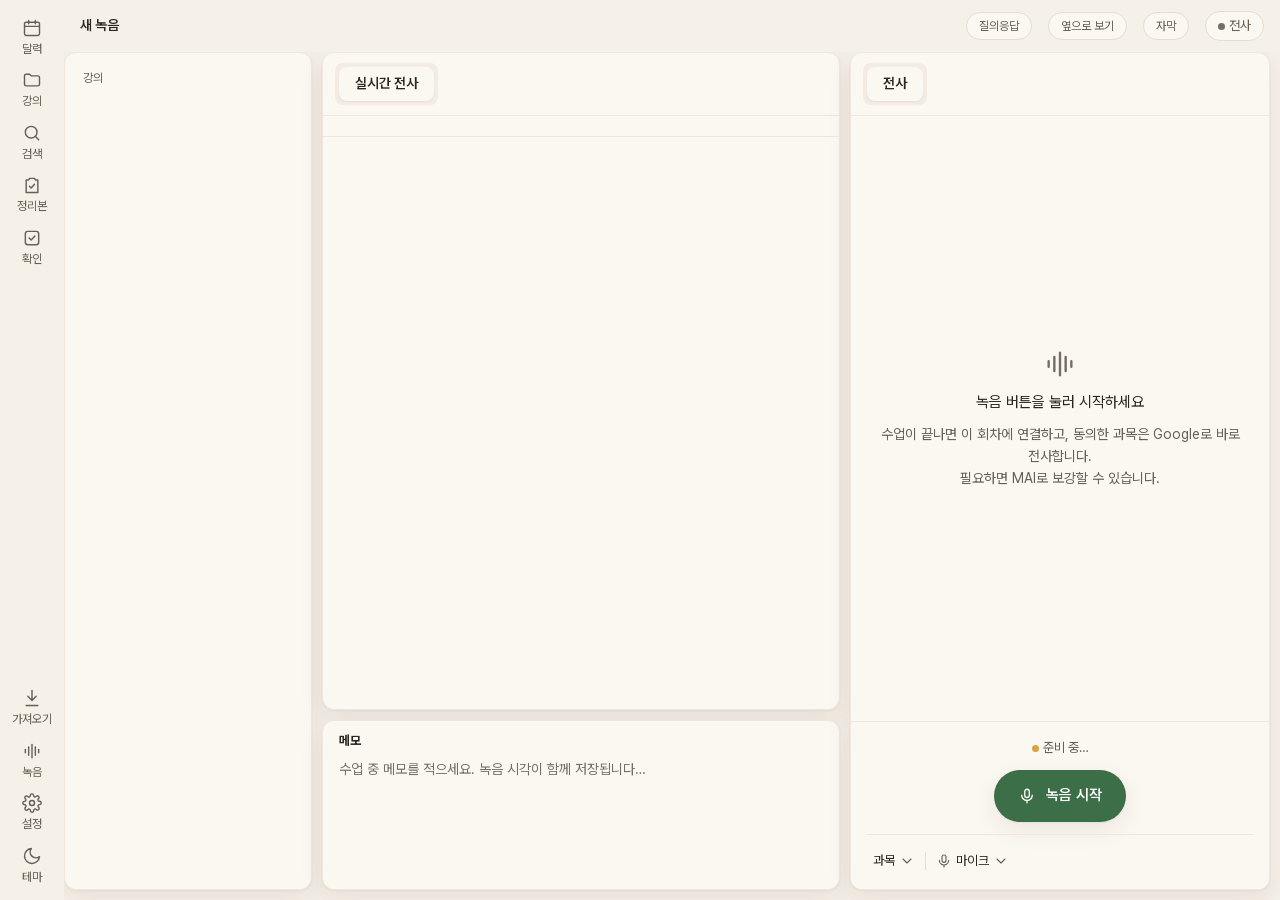
==== commit 4e548fa9: "Lecture Hub 1.1.0" ====
--- a/src/lecturehub/ui/web/index.html
+++ b/src/lecturehub/ui/web/index.html
@@ -32,6 +32,10 @@
   <symbol id="i-copy" viewBox="0 0 24 24"><rect x="9" y="9" width="11" height="11" rx="2"/><path d="M5 15V5a2 2 0 0 1 2-2h10"/></symbol>
   <symbol id="i-left" viewBox="0 0 24 24"><path d="m15 18-6-6 6-6"/></symbol>
   <symbol id="i-right" viewBox="0 0 24 24"><path d="m9 18 6-6-6-6"/></symbol>
+<symbol id="i-spark" viewBox="0 0 24 24"><path d="M12 3.5 13.9 10.1 20.5 12l-6.6 1.9L12 20.5l-1.9-6.6L3.5 12l6.6-1.9z"/><path d="M19 3v3M17.5 4.5h3"/></symbol>
+<symbol id="i-link" viewBox="0 0 24 24"><path d="M10 14a4 4 0 0 0 5.7 0l3-3a4 4 0 0 0-5.7-5.7l-1 1"/><path d="M14 10a4 4 0 0 0-5.7 0l-3 3a4 4 0 0 0 5.7 5.7l1-1"/></symbol>
+<symbol id="i-shield" viewBox="0 0 24 24"><path d="M12 3 5 6v5.5c0 4.3 2.9 8 7 9.5 4.1-1.5 7-5.2 7-9.5V6z"/><path d="m9 12 2 2 4-4"/></symbol>
+<symbol id="i-info" viewBox="0 0 24 24"><circle cx="12" cy="12" r="9"/><path d="M12 11v5.5M12 7.6v.3"/></symbol>
   <symbol id="i-plus" viewBox="0 0 24 24"><path d="M12 5v14M5 12h14"/></symbol>
   <symbol id="i-import" viewBox="0 0 24 24"><path d="M12 3v12M7 10l5 5 5-5M5 21h14"/></symbol>
   <symbol id="i-cal" viewBox="0 0 24 24"><rect x="3" y="5" width="18" height="16" rx="2"/><path d="M16 3v4M8 3v4M3 10h18"/></symbol>
@@ -58,8 +62,6 @@
     <button class="rb" id="sideBtn" title="강의 목록 열기/닫기"><svg><use href="#i-folder"/></svg><span>강의</span></button>
     <button class="rb" id="searchBtn" title="전사·자료·노트 검색 (Ctrl K)"><svg><use href="#i-search"/></svg><span>검색</span></button>
     <button class="rb" id="examBtn" title="정리본 모음 — 과목별로 회차마다 만든 정리본을 모아 봅니다(시험 대비도 이 안에서)"><svg><use href="#i-exam"/></svg><span>정리본</span></button>
-    <button class="rb" id="roomBtn" title="그스룸 예약 — 관정관 그룹스터디룸"><svg><use href="#i-door"/></svg><span>그스룸</span></button>
-    <button class="rb" id="memBtn" title="암기장 — 휴대폰과 진도가 이어지는 claude.ai 암기장을 창으로 엽니다"><svg><use href="#i-cards"/></svg><span>암기장</span></button>
     <button class="rb" id="inboxBtn" title="확인함 — 앱이 확신하지 못한 것"><svg><use href="#i-check"/></svg><span>확인</span><i class="badge num" id="inboxBadge" hidden></i></button>
     <span class="grow"></span>
     <button class="rb" id="importBtn" title="녹음 가져오기 — 휴대폰 등 앱 밖에서 녹음한 파일(창에 끌어다 놓아도 됩니다)"><svg><use href="#i-import"/></svg><span>가져오기</span></button>
@@ -92,15 +94,19 @@
     <!-- center -->
     <section class="center">
       <div class="pane home" id="home">
-        <div class="phead"><b id="homeTitle"></b><span class="grow"></span><button class="ghost" id="homeWeek" hidden title="이번 주가 맨 위에 오는 화면으로">이번 주</button><button class="ibtn" id="homePrev" title="이전 달" aria-label="이전 달"><svg><use href="#i-left"/></svg></button><button class="ibtn" id="homeNext" title="다음 달" aria-label="다음 달"><svg><use href="#i-right"/></svg></button><button class="ghost" id="homeAdd">+ 일정</button></div>
+        <div class="today-card with-week" id="todayCard" role="region" aria-label="이번 주 시간표"></div>
+        <section class="home-month" aria-label="월 달력">
+        <div class="phead"><b id="homeTitle"></b><span class="grow"></span><span class="seg home-mode" role="group" aria-label="주간·월간"><button data-home-mode="week">주간</button><button data-home-mode="month">월간</button></span><button class="ghost" id="homeWeek" hidden title="이번 달로 돌아가기">이번 달</button><button class="ibtn" id="homePrev" title="이전 달" aria-label="이전 달"><svg><use href="#i-left"/></svg></button><button class="ibtn" id="homeNext" title="다음 달" aria-label="다음 달"><svg><use href="#i-right"/></svg></button><button class="ghost" id="homeAdd">+ 일정</button></div>
         <div class="cal-grid home-grid" id="homeGrid"></div>
+        </section>
+        <button class="ghost home-checks" id="homeCandidates" hidden></button>
       </div>
-      <div class="pane">
+      <div class="pane" id="livePane">
         <div class="phead">
           <div class="seg" data-group="c">
             <button class="on" data-t="c-live" id="liveTab">실시간 전사</button><button data-t="c-html" id="htmlTab" hidden>정리본</button><button data-t="c-files" id="filesTab" hidden>자료·녹음</button>
           </div>
-          <div class="tools html-tools" id="htmlTools" hidden><select id="htmlSel"></select><span class="size-seg" id="htmlSize"><button data-size="full" title="창 전체(Esc로 축소)">전체화면</button><button data-size="wide" title="사이드바와 전사를 접고 넓게">넓게</button><button data-size="pane" title="가운데 칸에서 보기">보통</button></span><button class="pick-more" id="htmlOpen" title="평소 쓰는 브라우저로 엽니다">새 창</button><button class="pick-more" id="noteRemake" title="전사로 정리본을 새로 만듭니다(직접 고친 정리본 파일은 덮어쓰지 않습니다)">다시 만들기</button></div>
+          <div class="tools html-tools" id="htmlTools" hidden><select id="htmlSel"></select><span class="size-seg" id="htmlSize"><button data-size="full" title="창 전체(Esc로 축소)">전체화면</button><button data-size="wide" title="사이드바와 전사를 접고 넓게">넓게</button><button data-size="pane" title="가운데 칸에서 보기">보통</button></span><button class="pick-more" id="htmlOpen" title="평소 쓰는 브라우저로 엽니다">새 창</button><button class="pick-more" id="noteCodex" hidden title="이 PC의 Codex를 열어 이 회차를 Lecture Hub 도구로 읽게 합니다(AI 앱 연결)">ChatGPT로 열기</button><button class="pick-more" id="noteRemake" title="전사로 정리본을 새로 만듭니다(직접 고친 정리본 파일은 덮어쓰지 않습니다)">다시 만들기</button></div>
         </div>
         <div class="tab on" id="c-live">
           <div class="live-head" id="liveHead"></div>
--- a/src/lecturehub/ui/web/app.css
+++ b/src/lecturehub/ui/web/app.css
@@ -270,11 +270,13 @@
 .cal-grid .ev,.cal-grid .ex{font-size:12px;border-radius:4px;padding:1px 4px;white-space:nowrap;overflow:hidden;text-overflow:ellipsis}
 .cal-grid .ev{background:var(--chip);color:var(--ink)}
 .cal-grid .ev.k-exam,.cal-grid .ev.k-quiz{background:#f3d9d3;color:#8a2f1d}
-.cal-grid .ev.k-assignment{background:var(--accent-soft);color:var(--accent)}
+.cal-grid .ev.k-assignment,.cal-grid .ev.k-report{background:var(--accent-soft);color:var(--accent)}
+.cal-grid .ev.k-presentation{background:#e6def4;color:#4b2f86}
 .cal-grid .ev.etl{box-shadow:inset 2px 0 0 var(--accent)}
 .cal-grid .ex{color:var(--faint);background:transparent;border:1px dashed var(--line)}
 .cal-grid .more{font-size:12px;color:var(--faint)}
 :root[data-theme="dark"] .cal-grid .ev.k-exam,:root[data-theme="dark"] .cal-grid .ev.k-quiz{background:#4a2a24;color:#f0c2b6}
+:root[data-theme="dark"] .cal-grid .ev.k-presentation{background:#3a2f52;color:#d6c8f2}
 .cal-side{border-left:1px solid var(--line-2);overflow:auto;padding:10px 12px;display:flex;flex-direction:column;gap:6px}
 .cal-side .sl{font-size:12px;color:var(--faint);margin-top:6px}
 .cal-side .up{display:flex;gap:10px;align-items:flex-start;padding:6px 8px;border-radius:8px;cursor:pointer;font-size:13px}
@@ -396,66 +398,7 @@
 body.html-full .html-float #htmlFloatName{flex:1;overflow:hidden;text-overflow:ellipsis;white-space:nowrap}
 body.html-full .html-float > button{font-size:14px;padding:2px 8px;border-radius:8px;color:var(--sub)}
 body.html-full .html-float > button:hover{background:var(--chip);color:var(--ink)}
-/* assignment helper buttons in the calendar's upcoming list (user request 2026-09-29) */
-.cal-side .hw-acts{display:flex;gap:6px;margin-top:4px}
-.cal-side .mini{font-size:12px;padding:2px 8px;border-radius:999px;background:var(--chip);color:var(--ink);white-space:nowrap}
-.cal-side .mini:hover{background:var(--line-2)}
-
-/* 그스룸 예약 (P-019) — 달력 창 틀(.cal-panel/.cal-head/.cal-body/.cal-side)을 그대로 쓰고 안쪽만 추가 */
-.room-sub{color:var(--faint);font-size:12px;margin-left:4px}
-.room-job{padding:8px 16px;font-size:13px;border-bottom:1px solid var(--line-2);display:flex;gap:8px;align-items:center}
-.room-job.run,.room-job.stop{background:var(--warn-soft);color:var(--warn)}
-.room-job .grow{flex:1;min-width:0}
-.room-chat{padding:8px 16px;border-bottom:1px solid var(--line-2);display:flex;flex-direction:column;gap:6px}
-.room-chat-log{display:flex;flex-direction:column;gap:4px;max-height:150px;overflow:auto;font-size:13px}
-.room-chat-log .rc{padding:4px 10px;border-radius:8px;max-width:88%;line-height:1.45;white-space:pre-wrap}
-.room-chat-log .rc.me{align-self:flex-end;background:var(--accent-soft);color:var(--ink)}
-.room-chat-log .rc.bot{align-self:flex-start;background:var(--panel);border:1px solid var(--line-2);color:var(--sub)}
-.room-chat-log .rc-acts{display:flex;gap:6px;margin-top:6px}
-.room-chat-in{display:flex;gap:8px}
-.room-chat-in input{flex:1;min-width:0;font:inherit;font-size:13px;border:1px solid var(--line);border-radius:999px;padding:8px 16px;background:var(--panel);color:var(--ink)}
-.room-chat .primary{background:var(--accent);border:1px solid var(--accent);color:#fff;border-radius:999px;padding:8px 16px;font-size:13px;font-weight:600}
-.room-bk .tag{font-size:12px;color:var(--accent);border:1px solid var(--accent);border-radius:999px;padding:0 6px;margin-left:4px;vertical-align:1px}
-.room-job.ok{background:var(--accent-soft);color:var(--accent)}
-.room-job.bad{background:var(--rec-soft);color:var(--rec)}
-.room-main{overflow:auto;padding:12px 16px;display:flex;flex-direction:column;gap:8px;min-width:0}
-.room-main .sl{font-size:12px;color:var(--faint);margin-top:8px}
-.room-main .sl small{margin-left:6px}
-.room-main .hint{color:var(--faint);font-size:13px}
-.chips{display:flex;flex-wrap:wrap;gap:6px}
-.chipbtn{border:1px solid var(--line);border-radius:999px;padding:4px 12px;background:var(--panel);font-size:13px;font-variant-numeric:tabular-nums}
-.chipbtn:hover:not(.on):not(:disabled){background:var(--panel-2)}
-.chipbtn.on{background:var(--accent);border-color:var(--accent);color:#fff}
-.chipbtn.sug{border-style:dashed}
-.chipbtn:disabled{opacity:.5;cursor:default}
-.room-form{display:flex;gap:10px;align-items:center;flex-wrap:wrap}
-.room-form label{display:flex;gap:6px;align-items:center;font-size:13px;color:var(--sub)}
-.room-form select,.room-rule select{font:inherit;font-size:13px;border:1px solid var(--line);border-radius:8px;padding:4px 8px;background:var(--panel);color:var(--ink)}
-.room-end{font-size:13px;color:var(--sub);font-variant-numeric:tabular-nums}
-.room-main .primary{background:var(--accent);border:1px solid var(--accent);color:#fff;border-radius:999px;padding:8px 16px;font-size:13px;font-weight:600}
-.room-scrim .primary:disabled,.room-scrim .ghost:disabled{opacity:.45;cursor:default}
-.room-bk{display:flex;gap:10px;align-items:center;padding:8px 10px;border:1px solid var(--line-2);border-radius:8px;font-size:13px}
-.room-bk .grow{flex:1;min-width:0}
-.room-bk small{display:block;color:var(--faint);font-size:12px}
-.room-bk.past{opacity:.65}
-.room-rule{display:flex;gap:4px;align-items:center}
-.room-rule select{padding:4px 6px;flex:1;min-width:0}
-.room-auto{font-size:13px;color:var(--sub);display:flex;gap:6px;align-items:center;margin-top:4px}
-.room-log{font-size:12px;color:var(--sub);padding:2px 4px;line-height:1.45}
-.room-log .t{color:var(--faint);margin-right:6px;font-variant-numeric:tabular-nums}
-.room-log small{color:var(--faint);margin-left:6px}
-.room-log.bad{color:var(--rec)}
-/* 그스룸 정기 예약 창 (사이드바 반복 아이콘) */
-.room-panel.room-rules{width:min(640px,calc(100vw - 32px));height:auto;max-height:min(720px,calc(100vh - 48px))}
-.room-rules-body{padding:16px 16px 16px}
-.room-rules-body .acts{display:flex;gap:6px;align-items:center;flex-wrap:wrap}
-.room-rules-body .acts .hint{font-size:12px}
-.room-rules-body .room-rule{gap:6px}
-.room-rules-body .room-rule select{flex:0 1 auto;min-width:72px}
-.room-rules-body .room-rule .ibtn{margin-left:auto}
-.room-next{display:flex;flex-direction:column;padding:8px 10px;border:1px solid var(--line-2);border-radius:8px;font-size:13px}
-.room-next small{color:var(--faint);font-size:12px}
-.room-next.off{opacity:.55}
+
 
 /* left rail (user pick "B안", 2026-09-29): labelled destinations, never clipped */
 .rail{grid-row:1/3;grid-column:1;display:flex;flex-direction:column;align-items:center;gap:2px;padding:10px 0 12px}
@@ -479,6 +422,51 @@
 body.home-view .center{grid-template-rows:minmax(0,1fr)}
 body.home-view .center > .pane:not(.home){display:none}
 body.home-view .center > .home{display:flex}
+.today-card{margin:12px 12px 4px;padding:12px 16px;border:1px solid var(--line);border-radius:10px;background:var(--panel);max-height:34vh;overflow:auto;flex-shrink:0}
+.today-card h3{font-size:16px;margin:0 0 8px}.today-card h3 small{font-size:12px;font-weight:400;color:var(--faint)}
+.today-columns{display:grid;grid-template-columns:repeat(auto-fit,minmax(170px,1fr));gap:12px;font-size:13px}
+.today-columns b{font-size:12px}.today-columns ul{margin:6px 0 0;padding-left:16px}.today-columns li{margin:3px 0;overflow-wrap:anywhere}
+/* D-081: the week picture shares the home's theme and never sets a minimum column width. */
+.today-card.with-week{max-height:58vh;overflow-x:hidden;padding-bottom:16px}
+.today-head{display:flex;align-items:center;justify-content:space-between;gap:6px;flex-wrap:wrap;margin-bottom:8px}
+.today-head h3{margin:0;white-space:nowrap}
+.today-tools{display:flex;align-items:center;gap:2px;flex-wrap:wrap}
+.today-tools>button{display:inline-flex;align-items:center;justify-content:center;min-height:28px;padding:2px 5px;font-size:12px;border-radius:4px}
+.today-tools>button:hover{background:var(--chip)}
+.today-tools .seg{padding:2px}.today-tools .seg button{padding:3px 8px;font-size:12px}
+.week-grid{--week-height:clamp(250px,34vh,360px);display:grid;grid-template-columns:36px repeat(var(--week-days),minmax(0,1fr));width:100%;min-width:0;padding:0 0 7px;font-size:12px}
+.week-corner{color:var(--faint);font-size:11px;padding-top:4px}
+.week-day-head{min-width:0;border-left:1px solid var(--line);padding:4px 3px 6px;max-height:112px;overflow-y:auto;overflow-x:hidden}
+.week-day-head>b{display:block;font-weight:600;white-space:nowrap;overflow:hidden;text-overflow:ellipsis;margin-bottom:4px}
+.week-day-head.is-today,.week-day.is-today{background:var(--accent-soft)}
+.week-chip{display:block;width:100%;min-width:0;text-align:left;border-radius:4px;padding:3px 4px;margin-top:3px;background:var(--warn-soft);color:var(--warn);line-height:1.35}
+.week-chip.exam{background:var(--chip);color:var(--ink)}
+.week-chip span,.week-chip small{display:block;overflow:hidden;text-overflow:ellipsis;white-space:nowrap;font-size:11px}
+.week-axis,.week-day{height:var(--week-height);position:relative;min-width:0}
+.week-axis span{position:absolute;right:4px;transform:translateY(-50%);font-size:10px;color:var(--faint);font-variant-numeric:tabular-nums}
+.week-day{border-left:1px solid var(--line)}
+.week-day:last-child{border-right:1px solid var(--line)}
+.week-rule{position:absolute;left:0;right:0;border-top:1px solid var(--line);pointer-events:none}
+.week-class{position:absolute;display:flex;flex-direction:column;align-items:stretch;gap:1px;min-width:0;text-align:left;border:1px solid rgb(var(--course-rgb));border-left-width:3px;border-radius:4px;background:var(--panel);padding:3px 4px;overflow:hidden;line-height:1.2;color:var(--ink);isolation:isolate}
+.week-class::before{content:"";position:absolute;inset:0;background:rgba(var(--course-rgb),.18);z-index:-1;pointer-events:none}
+.week-class strong,.week-class small,.week-kind{display:block;flex-shrink:0;overflow:hidden;text-overflow:ellipsis;white-space:nowrap;font-size:11px}
+.week-class strong{font-weight:600;font-size:12px}
+.week-class.cancelled{opacity:.5}.week-class.cancelled strong{text-decoration:line-through}
+.week-class.changed{border-style:dashed;border-left-width:2px}.week-kind{font-weight:600}
+/* text never leaves its block (user 2026-11-26): the block is its own size container, and lines that do not fit are
+   dropped in this order: room, then time, then the 휴강/보강 label (the title attribute always has everything) */
+.week-class{container-type:size;justify-content:flex-start}
+/* heights are of the block's inside (its padding and border are not counted): a line is about 14px */
+@container (max-height:55px){.week-room{display:none!important}}
+@container (max-height:41px){.week-class.changed .week-time,.week-class.cancelled .week-time{display:none!important}}
+@container (max-height:27px){.week-time,.week-kind{display:none!important}}
+@container (max-height:13px){.week-class strong{font-size:10px;line-height:1.1}}
+@container (max-width:70px){.week-class strong{font-size:11px}.week-time,.week-kind,.week-room{font-size:10px}}
+.week-class:hover,.week-class:focus-visible{z-index:3;outline:2px solid var(--accent);outline-offset:-2px}
+.week-now{position:absolute;left:0;right:0;height:1px;background:var(--rec);z-index:4;pointer-events:none}
+.week-now::before{content:"";position:absolute;left:-3px;top:-2px;width:5px;height:5px;border-radius:50%;background:var(--rec)}
+.week-empty{margin:4px 0 0;font-size:12px;color:var(--faint)}
+@media(max-width:720px){.today-card{margin:8px 6px 4px;padding:10px 8px}.today-card.with-week{max-height:none}.week-grid{grid-template-columns:30px repeat(var(--week-days),minmax(0,1fr))}.week-class{padding:2px}.week-day-head{padding-left:2px;padding-right:2px}}
 .home .phead{gap:4px}
 .home .phead b{font-size:15px}
 .home .phead .grow{flex:1}
@@ -498,12 +486,33 @@
 .td .what{flex:1;min-width:0;overflow:hidden;text-overflow:ellipsis;white-space:nowrap}
 .td .what small{display:block;color:var(--faint);font-size:12px}
 .td .st{font-size:12px;color:var(--faint);white-space:nowrap}
-.td .hw-acts{display:flex;gap:6px}
-.td .mini{font-size:12px;padding:2px 8px;border-radius:999px;background:var(--chip);color:var(--ink);white-space:nowrap}
 .todo .none{color:var(--faint);font-size:13px;padding:6px 10px}
+/* eTL submission state (D-077): 누락 in red, handed-in work folded under "제출함 N건", how old the stored list is */
+.td .dd.missing,.cal-side .up .dd.missing{color:var(--rec)}
+.td.miss .dd{background:var(--rec-soft);border-radius:6px;padding:1px 6px;text-align:center}
+.td.sub .what{color:var(--sub)}
+.late{color:var(--warn);font-weight:600}
+.todo .sl small.age,.cal-side .sl small.age{font-weight:400;color:var(--faint);margin-left:6px}
+.cal-side .sl.miss-h{color:var(--rec)}
+.cal-grid .ev.missing{background:var(--rec-soft);color:var(--rec);font-weight:600}
+.todo details.fold,.cal-side details.fold{margin:4px 0}
+.todo details.fold>summary,.cal-side details.fold>summary{list-style:none;display:flex;align-items:center;gap:8px;min-height:32px;padding:4px 6px;cursor:pointer;font-size:12px;color:var(--faint);border-radius:6px}
+.todo details.fold>summary::-webkit-details-marker,.cal-side details.fold>summary::-webkit-details-marker{display:none}
+.todo details.fold>summary svg.ic,.cal-side details.fold>summary svg.ic{flex:none;width:12px;height:12px;transition:transform .15s var(--ease)}
+.todo details.fold[open]>summary svg.ic,.cal-side details.fold[open]>summary svg.ic{transform:rotate(90deg)}
+.todo details.fold>summary .fold-n,.cal-side details.fold>summary .fold-n{color:var(--sub)}
+.todo details.fold>summary:hover,.cal-side details.fold>summary:hover{background:var(--panel-2)}
+.scrim.setup .etl-notify{display:flex;flex-direction:column;gap:2px;margin:8px 0}
+.scrim.setup .etl-notify b{font-size:13px;font-weight:600}
+.scrim.setup .etl-notify small{color:var(--sub)}
+.nb-item.warn-item .nb-head b{color:var(--warn)}
 
 /* second source on its own, next to the record button (user 2026-09-29) */
-.recrow{display:flex;align-items:center;gap:8px}
+.recrow{display:flex;align-items:center;gap:8px;flex-wrap:wrap;justify-content:center;max-width:100%}
+/* a narrow column (the calendar's side panel, a small window): the second button and the tools go to the next row
+   instead of leaving the panel (user 2026-11-26) */
+.toolbar{flex-wrap:wrap;row-gap:4px}
+.recbtn{max-width:100%}
 .rec2{display:flex;align-items:center;gap:6px;height:36px;padding:0 12px;border-radius:999px;background:var(--chip);color:var(--ink);font-size:13px;font-weight:600;white-space:nowrap}
 .rec2[hidden]{display:none}
 .rec2 svg{width:15px;height:15px}
@@ -851,6 +860,70 @@
 .rail .rb.needs { opacity: .7; }
 .scrim.setup .labs { display: flex; flex-direction: column; gap: 4px; }
 .scrim.setup .labs small { color: var(--sub); }
+/* settings window (user 2026-11-25): the group menu on the left, one group at a time on the right. The window keeps
+   one size whatever the group, so switching does not move anything; only the right side scrolls. */
+.scrim.setup .dialog.wide.settings { width: min(880px, calc(100vw - 32px)); height: min(680px, calc(100vh - 48px)); max-height: none;
+  padding: 0; display: flex; flex-direction: column; overflow: hidden; }
+.settings .set-head { display: flex; align-items: center; gap: 8px; padding: 16px 20px 12px; border-bottom: 1px solid var(--line-2); }
+.settings .set-head h4 { margin: 0; }
+.settings .set-body { flex: 1; min-height: 0; display: grid; grid-template-columns: 176px minmax(0, 1fr); }
+.settings .set-nav { display: flex; flex-direction: column; gap: 4px; padding: 12px 8px; border-right: 1px solid var(--line-2); background: var(--panel-2); overflow: auto; }
+.settings .set-tab { display: flex; align-items: center; gap: 8px; min-height: 36px; padding: 8px 12px; border: 0; border-radius: 8px; background: none;
+  color: var(--sub); font: inherit; font-size: 14px; text-align: left; cursor: pointer; transition: background-color .15s var(--ease), color .15s var(--ease); }
+.settings .set-tab:hover { background: var(--chip); color: var(--ink); }
+.settings .set-tab[aria-current] { background: var(--panel); color: var(--ink); font-weight: 600; box-shadow: var(--shadow-sm); }
+.settings .set-tab svg.ic { flex: none; width: 16px; height: 16px; }
+.settings .set-tab span { min-width: 0; overflow: hidden; text-overflow: ellipsis; white-space: nowrap; }
+.settings .set-pane { min-height: 0; overflow: auto; padding: 4px 24px 24px; scrollbar-gutter: stable; }
+.settings .set-pane > h5:first-child { margin-top: 16px; }
+.settings .set-pane small { color: var(--sub); line-height: 1.5; }
+.settings .consent-row > span { min-width: 0; flex: 1; }
+.settings .consent-row small { margin-left: 4px; }
+.settings .set-pane h5 + p, .settings .set-pane h5 + small { margin-top: 0; }
+.scrim.setup .dialog.settings .acts { margin: 0; padding: 12px 20px; border-top: 1px solid var(--line-2); }
+.settings .err .ghost { margin-left: 4px; font-weight: 400; }
+@media (max-width: 640px) {  /* side view or a narrow window: the menu becomes a row on top */
+  .settings .set-body { grid-template-columns: minmax(0, 1fr); grid-template-rows: auto minmax(0, 1fr); }
+  .settings .set-nav { flex-direction: row; flex-wrap: wrap; border-right: 0; border-bottom: 1px solid var(--line-2); padding: 8px; }
+  .settings .set-tab { min-height: 32px; padding: 4px 8px; font-size: 13px; }
+  .settings .set-pane { padding: 4px 16px 16px; }
+}
+/* settings: "all at once" beside a per-course list ([모두 선택]/[모두 해제], 모든 과목을 [상태]로 [적용]) */
+.scrim.setup .pick-head { display: flex; align-items: center; justify-content: space-between; gap: 8px; flex-wrap: wrap; margin-top: 8px; }
+.scrim.setup .pick-head b { font-size: 13px; font-weight: 600; }
+.scrim.setup .pick-all { display: flex; align-items: center; gap: 4px; flex-wrap: wrap; }
+.scrim.setup .pick-all label { display: flex; align-items: center; gap: 4px; font-size: 13px; color: var(--sub); }
+.scrim.setup .pick-all button { border: 1px solid var(--line); background: var(--panel-2); border-radius: 8px; padding: 4px 12px; min-height: 30px; font-size: 13px; color: var(--ink); }
+.scrim.setup .pick-all button:hover:not(:disabled) { background: var(--chip); }
+.scrim.setup .pick-all button:disabled, .scrim.setup .pick-all select:disabled { opacity: .5; cursor: default; }
+.scrim.setup .pick-all select { font: inherit; font-size: 13px; color: var(--ink); background: var(--panel-2); border: 1px solid var(--line); border-radius: 8px; padding: 4px; }
+/* settings: one fold pattern (details + a summary that says what is inside and how many); open state kept per key */
+.scrim.setup details.fold { margin: 4px 0; }
+.scrim.setup details.fold > summary { list-style: none; display: flex; align-items: center; gap: 8px; min-height: 32px; padding: 4px 0; cursor: pointer;
+  font-size: 13px; font-weight: 600; color: var(--ink); border-radius: 4px; }
+.scrim.setup details.fold > summary::-webkit-details-marker { display: none; }
+.scrim.setup details.fold > summary svg.ic { flex: none; width: 14px; height: 14px; color: var(--sub); transition: transform .15s var(--ease); }
+.scrim.setup details.fold[open] > summary svg.ic { transform: rotate(90deg); }
+.scrim.setup details.fold > summary .fold-n { font-weight: 400; color: var(--sub); }
+.scrim.setup details.fold > .fold-body { padding: 0 0 4px 20px; }
+.scrim.setup details.fold.more { margin: 0 0 4px; }
+.scrim.setup details.fold.more > summary { min-height: 24px; padding: 0; font-weight: 400; font-size: 12px; color: var(--accent); }
+.scrim.setup details.fold.more > .fold-body { padding-left: 20px; }
+.scrim.setup details.fold.more > .fold-body small, .scrim.setup small.more-head { display: block; color: var(--sub); }
+.scrim.setup details.fold.more > .fold-body p { margin: 0 0 4px; }
+/* settings: AI app link (D-072) */
+.scrim.setup .ailink { display: flex; flex-direction: column; gap: 4px; }
+.scrim.setup .ailink small { color: var(--sub); }
+.scrim.setup .ailink > b { margin-top: 8px; font-size: 13px; font-weight: 600; }
+.scrim.setup .ailink-courses { display: flex; flex-wrap: wrap; gap: 0 16px; }
+.scrim.setup .ailink-snip { display: flex; flex-direction: column; gap: 4px; margin: 4px 0 8px; }
+.scrim.setup .ailink-head { display: flex; align-items: center; justify-content: space-between; gap: 8px; }
+.scrim.setup .ailink-head b { font-size: 13px; font-weight: 600; }
+.ailink-code { margin: 0; padding: 8px 12px; border-radius: 8px; background: var(--panel-2); border: 1px solid var(--line-2); font: 12px/1.6 ui-monospace, "Cascadia Mono", Consolas, monospace; white-space: pre-wrap; word-break: break-all; color: var(--ink); max-height: 160px; overflow: auto; user-select: text; }
+.scrim.setup .ailink-app > span:first-child { min-width: 0; flex: 1 1 280px; }
+.scrim.setup .ailink-app .path { overflow-wrap: anywhere; }  /* a long settings-file path wraps instead of widening the pane */
+.scrim.setup .ailink-open { display: flex; align-items: center; gap: 10px; flex-wrap: wrap; margin: 4px 0; }
+.ailink-copy-area { position: fixed; top: 0; left: 0; width: 4px; height: 4px; opacity: 0; pointer-events: none; }
 
 /* Public booking: room is chosen before the native confirmation sheet. */
 .room-form input{font:inherit;border:1px solid var(--line);border-radius:8px;padding:4px 8px;background:var(--panel);color:var(--ink)}
@@ -980,6 +1053,20 @@
 .hq-empty{display:flex;flex-direction:column;align-items:center;gap:8px;padding:36px 12px;color:var(--sub);text-align:center}
 .hq-empty b{color:var(--ink);font-size:15px}
 .hq-empty .ghost{margin-top:6px;border:1px solid var(--line);border-radius:999px;padding:6px 16px}
+/* HOLD-006: the app's recommendation on a card, and what its first pass took out */
+.hq-rec{display:flex;flex-wrap:wrap;align-items:baseline;gap:6px;margin:0 0 10px;padding:8px 12px;border-radius:8px;background:var(--accent-soft);font-size:13px;line-height:1.5}
+.hq-rec svg{width:14px;height:14px;color:var(--accent);align-self:center}
+.hq-rec span{color:var(--sub)}
+.hq-choices .choice.rec{border-color:var(--accent)}
+.hq-choices .choice small{font-weight:400;color:var(--accent);margin-left:4px}
+.hq-auto{margin-top:14px;font-size:13px;color:var(--sub)}
+.hq-auto summary{cursor:pointer;font-weight:600;color:var(--ink)}
+.hq-auto summary small{font-weight:400;color:var(--faint);margin-left:6px}
+.hq-auto ul{list-style:none;margin:8px 0 0;padding:0;max-height:240px;overflow:auto}
+.hq-auto li{display:grid;grid-template-columns:minmax(0,1fr) auto;gap:2px 10px;padding:6px 0;border-top:1px solid var(--line-2)}
+.hq-auto li b{font-weight:600;color:var(--ink);overflow:hidden;text-overflow:ellipsis;white-space:nowrap}
+.hq-auto li span:not(.link){grid-column:1;font-size:12px;color:var(--faint)}
+.hq-auto li .link{grid-column:2;grid-row:1;color:var(--accent);cursor:pointer;white-space:nowrap}
 /* settings: folder layout with its tree, recording cleanup */
 .layout-row{display:grid;grid-template-columns:minmax(0,1fr) minmax(0,1.1fr);gap:12px;align-items:start;margin:6px 0 8px}
 .layout-opts{display:flex;flex-direction:column;gap:6px}
@@ -1021,22 +1108,7 @@
 .cmsg.ok { color: var(--accent); opacity: 1; }
 .cmsg.bad { color: var(--rec); opacity: 1; font-weight: 600; }
 .cmsg.warn { color: var(--warn); opacity: 1; }
-/* 그스룸 함께 쓰는 사람: 이름 | 연도 - 뒷자리 (2026-11-14) */
-.room-mates { margin: 8px 0 4px; }
-.mates { display: grid; gap: 6px; margin: 6px 0 4px; }
-.mate { display: grid; grid-template-columns: auto 4.4em auto 5.4em 32px; justify-content: start; align-items: center; gap: 6px; }
-.mate input.ask, .dialog .mate input.ask { width: 100%; min-width: 0; max-width: 12em; margin: 0; box-sizing: border-box; border: 1px solid var(--line); border-radius: 8px; padding: 6px 8px; background: var(--panel-2); color: var(--ink); font: inherit; font-size: 14px; }
-.mate .m-y, .mate .m-n { font-variant-numeric: tabular-nums; text-align: center; }
-.mate .m-dash { color: var(--sub); }
-.mate .m-del, .mate .ibtn.m-del { width: 32px; height: 32px; min-width: 32px; min-height: 32px; border-radius: 8px; }
-.m-add { margin: 2px 0 6px; }
-.gsrc { display: grid; gap: 6px; padding: 10px 12px; border: 1px solid var(--line); border-radius: 8px; margin: 6px 0; }
-.gsrc > small { color: var(--sub); line-height: 1.45; }
-.gsr-rooms { display: flex; flex-wrap: wrap; align-items: center; gap: 8px 16px; }
-.gsr-rooms label { display: inline-flex; align-items: center; gap: 6px; white-space: nowrap; }
-.gsr-rooms input.ask, .dialog .gsr-rooms input.ask { width: 9em; margin: 0; }
-.gsr-rooms input.ask.short, .dialog .gsr-rooms input.ask.short { width: 5em; }
-.gsr-rooms select { font: inherit; color: var(--ink); background: var(--panel-2); border: 1px solid var(--line); border-radius: 8px; padding: 4px; }
+
 /* layout audit 2026-11-14: short labels never break in two, rows keep their columns */
 .pill, .num { white-space: nowrap; }
 .scrim.setup table.tools td:first-child { white-space: nowrap; }
@@ -1069,3 +1141,86 @@
 .recmini.on .dot { background: var(--rec); }
 
 .mate input.m-name, .dialog .mate input.m-name { width: 4.6em; text-align: center; }
+
+/* D-081: week + full month on the left, day/live in the existing right surface.
+   Only the week timeline scrolls; the month's 4–6 rows always have room. */
+body.home-view .center > .home{display:grid;grid-template-rows:minmax(0,1fr) auto;gap:10px;border:0;box-shadow:none;background:none;overflow:auto}
+.today-card.with-week{display:flex;flex-direction:column;min-height:0;max-height:none;margin:0;padding:10px 12px 6px;border:1px solid var(--line-2);border-radius:var(--r);overflow:hidden}
+.today-head{flex:none;min-height:32px;margin-bottom:8px}
+.today-head h3,.home-month .phead b{font-size:14px;font-weight:600}
+.today-head h3 small{font-size:12px}
+.week-scroll{flex:1;min-height:0;overflow-y:auto;overflow-x:hidden;padding:5px 0 7px;scrollbar-gutter:stable}
+.week-day-head,.week-corner{position:sticky;top:-5px;z-index:5;background:var(--panel)}
+.week-day-head.is-today{background:var(--accent-soft)}
+.week-axis span:first-child{transform:none}
+.week-axis span:last-child{transform:translateY(-100%)}
+.home-month{display:flex;flex-direction:column;min-width:0;min-height:var(--month-min,300px);background:var(--panel);border:1px solid var(--line-2);border-radius:var(--r);overflow:hidden}
+.home-month .phead{flex:none;padding:8px 12px;min-height:45px}
+.home-month .phead .ghost{font-size:12px;white-space:nowrap}
+.home-month .home-grid{grid-template-columns:repeat(7,minmax(0,1fr));grid-template-rows:20px;grid-auto-rows:minmax(32px,1fr);gap:3px;padding:5px 10px 10px;overflow:visible;min-height:0}
+.home-month .day{min-width:0;min-height:32px;padding:2px 4px;gap:0;position:relative}
+.home-month .day .n,.home-month .day .more{font-size:11px;line-height:16px}
+.home-month .day .more{position:absolute;top:1px;right:3px;color:var(--accent)}
+.home-month .day .ev,.home-month .day .ex{font-size:10px;line-height:13px;padding:0 2px;flex:none}
+.home-checks{font-size:12px;text-align:left;padding:3px 12px 7px;color:var(--accent)}
+.week-chip,.week-chip.exam,.home-month .day .ev:not(.missing),.home-month .day .ex{border-left:2px solid rgb(var(--course-rgb));background:rgba(var(--course-rgb),.13);color:var(--ink)}
+:root[data-theme] .home-month .day .ev:not(.missing){background:rgba(var(--course-rgb),.13);color:var(--ink)}
+body.home-view .body > .right > .phead{flex:none;min-height:49px}
+body.home-view .body > .right > .phead .seg{background:none;padding:0}
+body.home-view .body > .right > .phead .seg button{background:none;box-shadow:none;font-size:14px;padding:0;font-weight:600}
+body.home-view .top .right{overflow:visible;flex-wrap:wrap}
+body.home-view .dock{flex-shrink:0}
+body.home-view .todo{display:none}
+.body > .right > #c-live{flex:1;min-height:0;overflow:hidden}
+.day-view .live-head{min-height:44px;padding:8px 16px}
+.day-view .live-head b{font-size:14px;font-weight:600;color:var(--ink)}
+.day-view .live-head .num{font-size:12px;font-weight:400;color:var(--sub);margin-left:6px}
+.day-view .live-body{padding:8px 12px 12px;line-height:1.5;min-height:0}
+.day-view h4{font-size:12px;font-weight:600;color:var(--sub);margin:12px 4px 6px}
+.day-view h4.urgent{color:var(--rec)}  /* "D-DAY 마감" while something is due (user 2026-11-26) */
+.day-row{display:flex;align-items:center;gap:10px;width:100%;text-align:left;border-left:3px solid rgb(var(--course-rgb));border-radius:4px;background:rgba(var(--course-rgb),.08);padding:9px 8px;margin:5px 0;min-width:0;font-size:13px}
+.day-row:hover{background:rgba(var(--course-rgb),.17)}
+.day-time{font-size:12px;white-space:nowrap;flex:none;color:var(--sub)}
+.day-what{min-width:0;overflow-wrap:anywhere}
+.day-what strong{display:block;font-size:13px;font-weight:600}
+.day-what small{display:block;font-size:12px;color:var(--sub)}
+.day-chip{display:inline-block;font-size:11px!important;color:var(--ink)!important;background:rgba(var(--course-rgb),.13);border-radius:4px;padding:2px 5px;flex:none}
+.day-row.cancelled{opacity:.55}.day-row.cancelled strong,.day-row.cancelled .day-time{text-decoration:line-through}
+.day-view .hint,.day-empty{font-size:13px;color:var(--sub);margin:8px 4px}
+@media(min-width:901px){body.home-view .body.noside{grid-template-columns:minmax(0,1fr) minmax(280px,25%)}}
+@media(max-width:900px){
+  body.home-view .app{height:auto;min-height:100vh;grid-template-columns:56px minmax(0,1fr)}
+  body.home-view .rail{position:sticky;top:0;height:100vh;overflow-y:auto}
+  body.home-view .body,body.home-view .body.noside{grid-template-columns:minmax(0,1fr);overflow:visible;padding-right:8px}
+  body.home-view .body > .right{order:-1;height:clamp(460px,74vh,560px)}
+  body.home-view .center{grid-template-rows:auto}
+  body.home-view .center > .home{grid-template-rows:auto auto;overflow:visible;min-height:0}
+  #home[data-mode="week"] .today-card.with-week{height:clamp(320px,56vh,520px)}
+  #home[data-mode="month"] .home-month{min-height:clamp(340px,60vh,560px)}
+  .home-month{min-height:340px}
+  .home-month .home-grid{flex:none;grid-auto-rows:minmax(43px,auto)}
+  .day-view .live-body{min-height:0}
+  .today-head{gap:4px}.today-head h3 small{display:block;font-size:11px}
+  .today-tools>button{min-height:32px;padding:2px 4px}
+  .home-month .phead{padding:6px;gap:2px}
+  .home-month .home-grid{padding:4px 5px 8px;gap:2px}
+  .home-month .day{padding:2px}
+}
+
+/* Home, left side: the week or the month, one at a time (user 2026-11-26: both together left the month too little
+   room). The switch sits in both headers; the week is the default on every start. */
+#home[data-mode="week"] .home-month{display:none}
+#home[data-mode="month"] .today-card{display:none}
+#home:not([data-mode]) .home-month{display:none}
+.home-mode{flex:none;margin-right:6px}
+.home-mode button{font-size:12px;padding:3px 10px}
+.home-month .home-grid{grid-auto-rows:minmax(44px,1fr)}
+.home-month .day{overflow:hidden;gap:1px}
+.home-month .day .ev,.home-month .day .ex{flex:none;white-space:nowrap;overflow:hidden;text-overflow:ellipsis;font-size:11px;line-height:15px;padding:0 3px;border-radius:3px}
+.home-checks{justify-self:stretch}
+
+/* D-086: first-run wizard, the timetable step's other ways (Codex) and the line shown while Codex works */
+.scrim.setup .setup-ways { margin: 8px 0 12px; padding: 10px 12px; border: 1px solid var(--line); border-radius: 8px; }
+.scrim.setup .setup-ways p { margin: 0 0 6px; }
+.scrim.setup .setup-ways .row { display: flex; flex-wrap: wrap; gap: 8px; margin: 6px 0; }
+.scrim.setup .setup-wait { padding: 8px 10px; border-radius: 6px; background: var(--accent-soft); }
